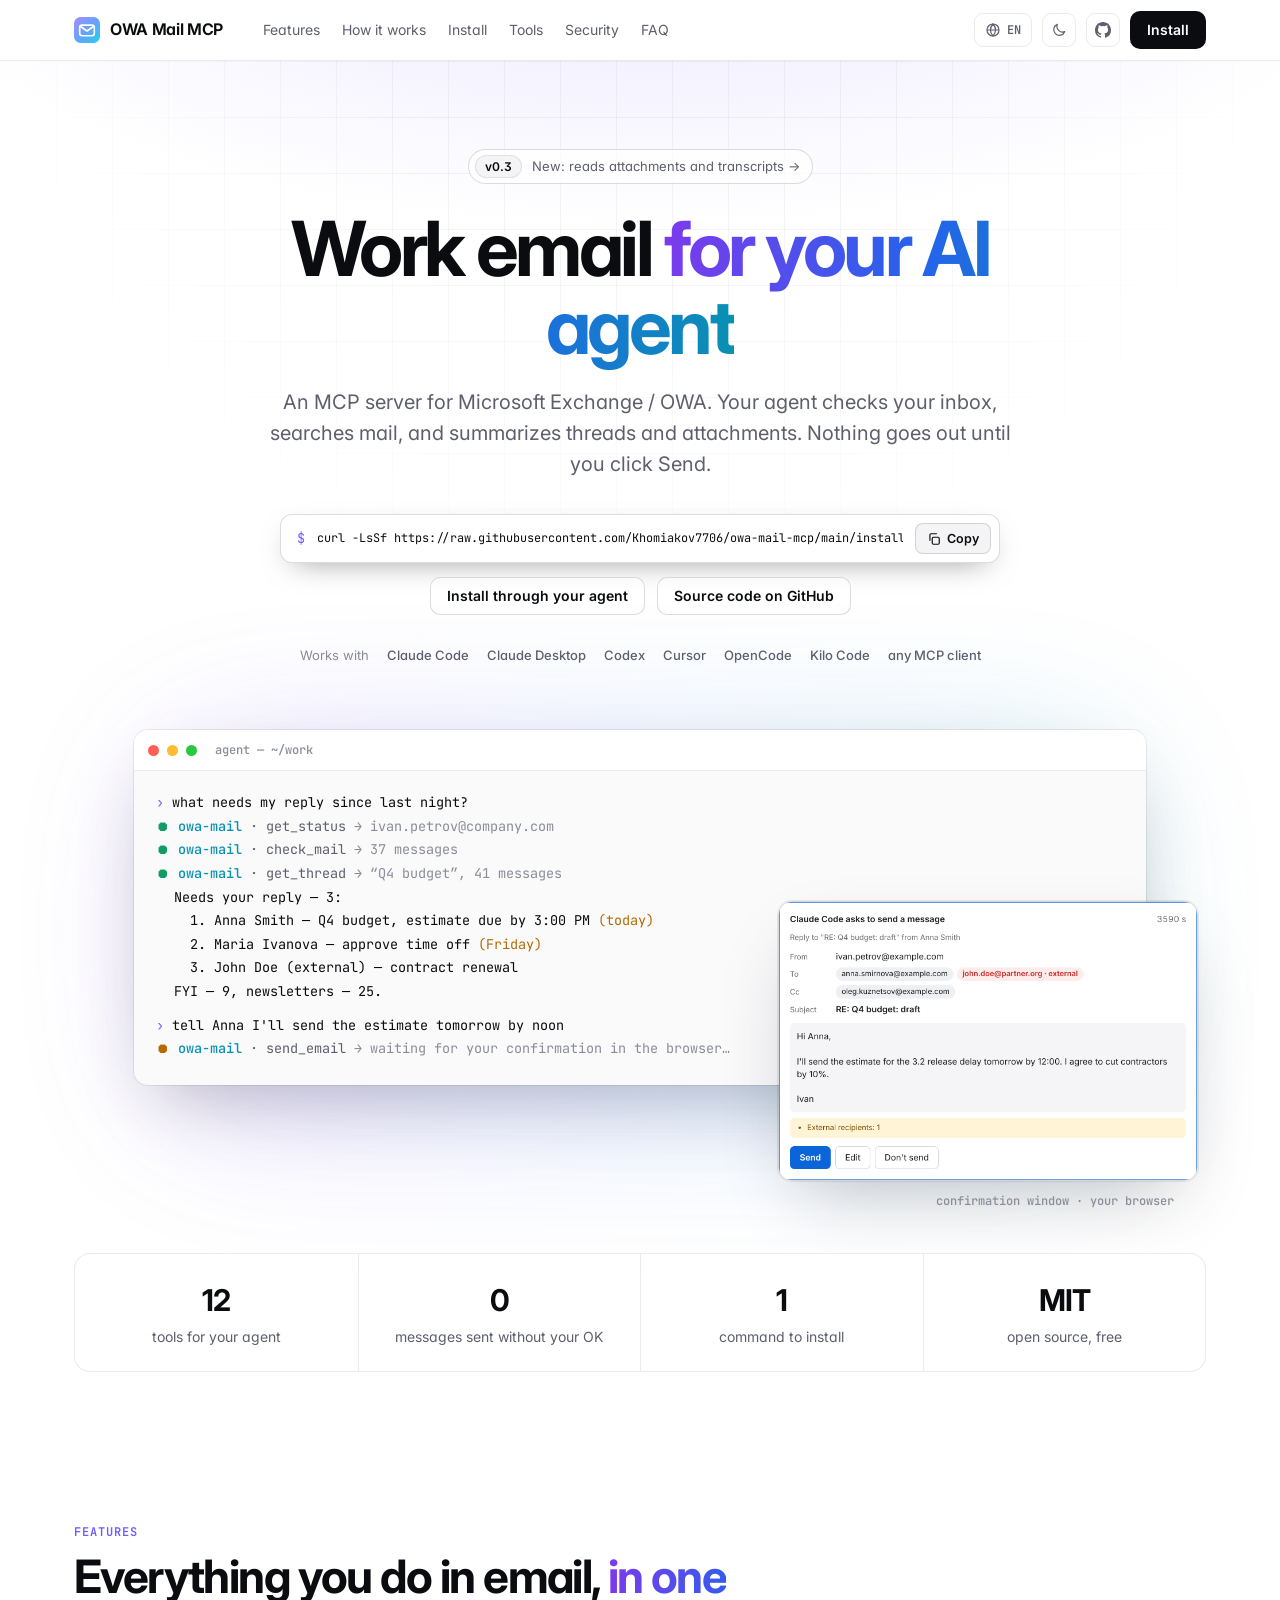
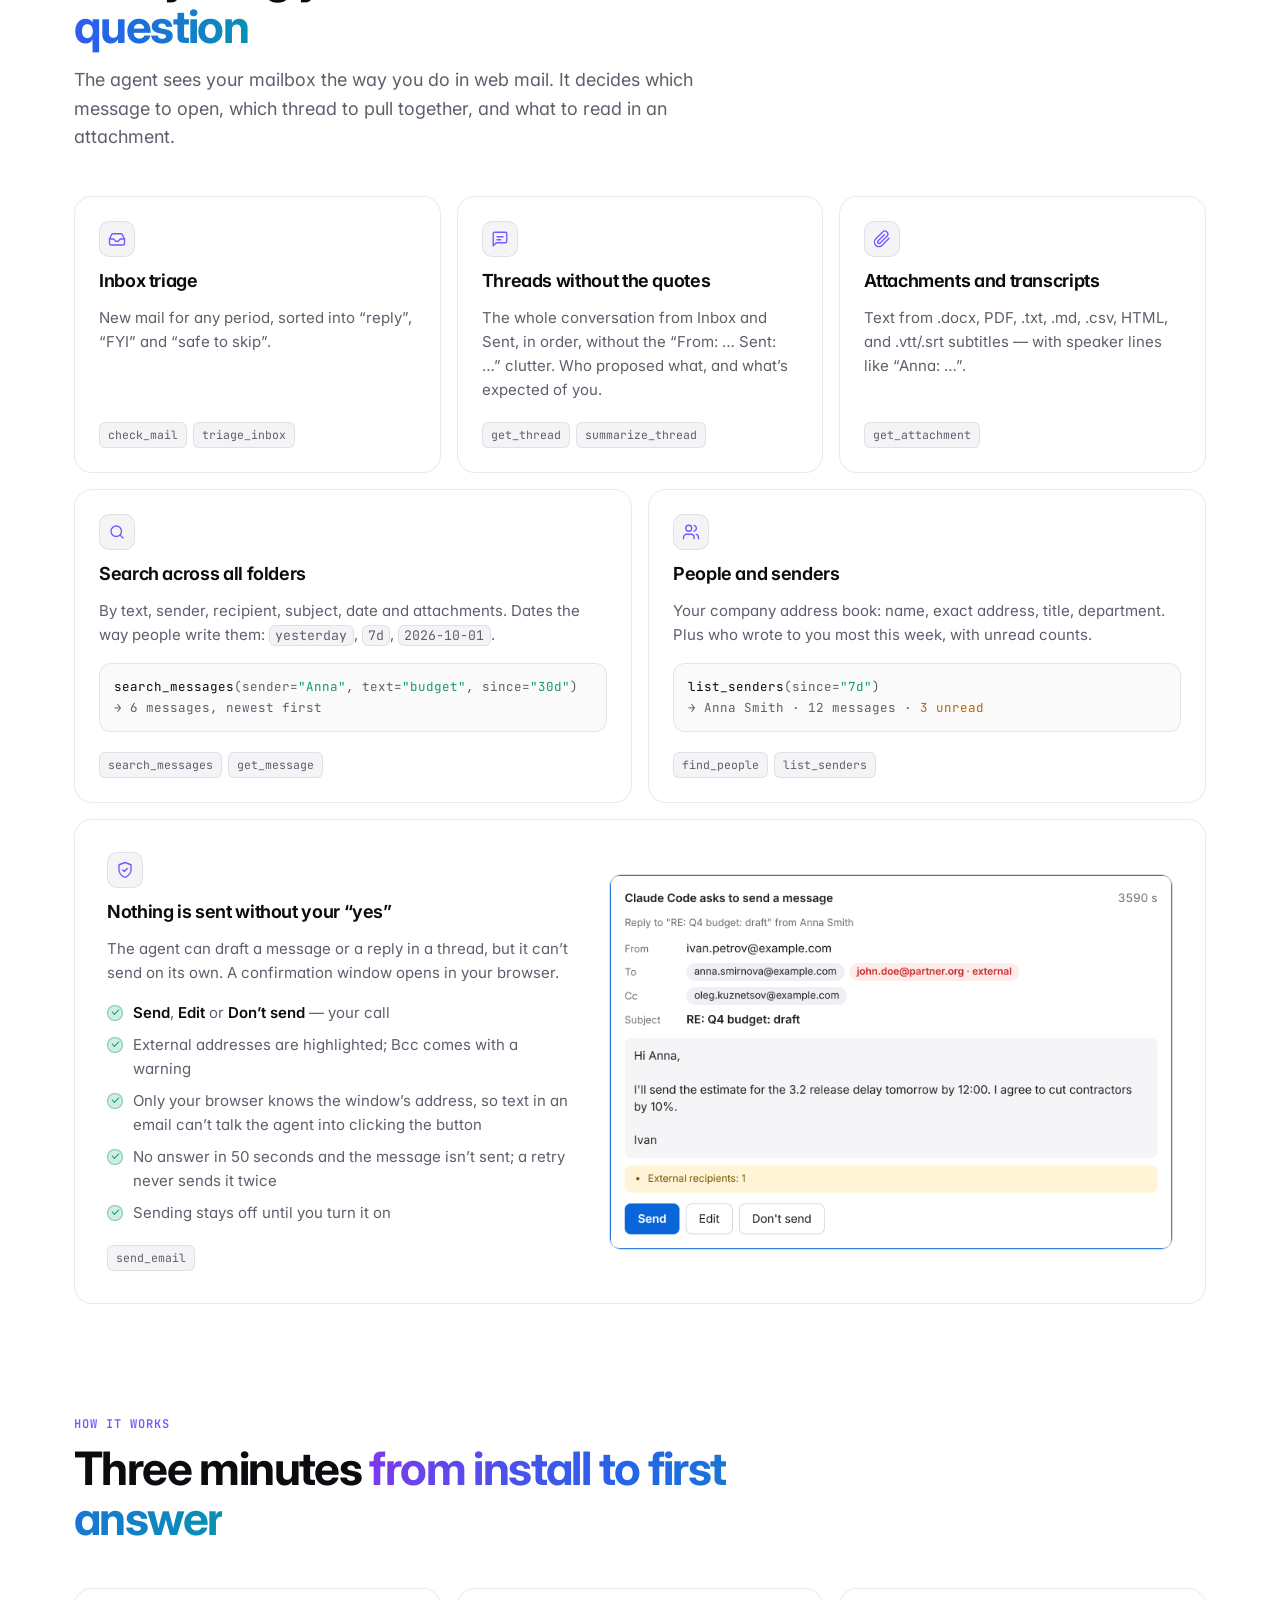
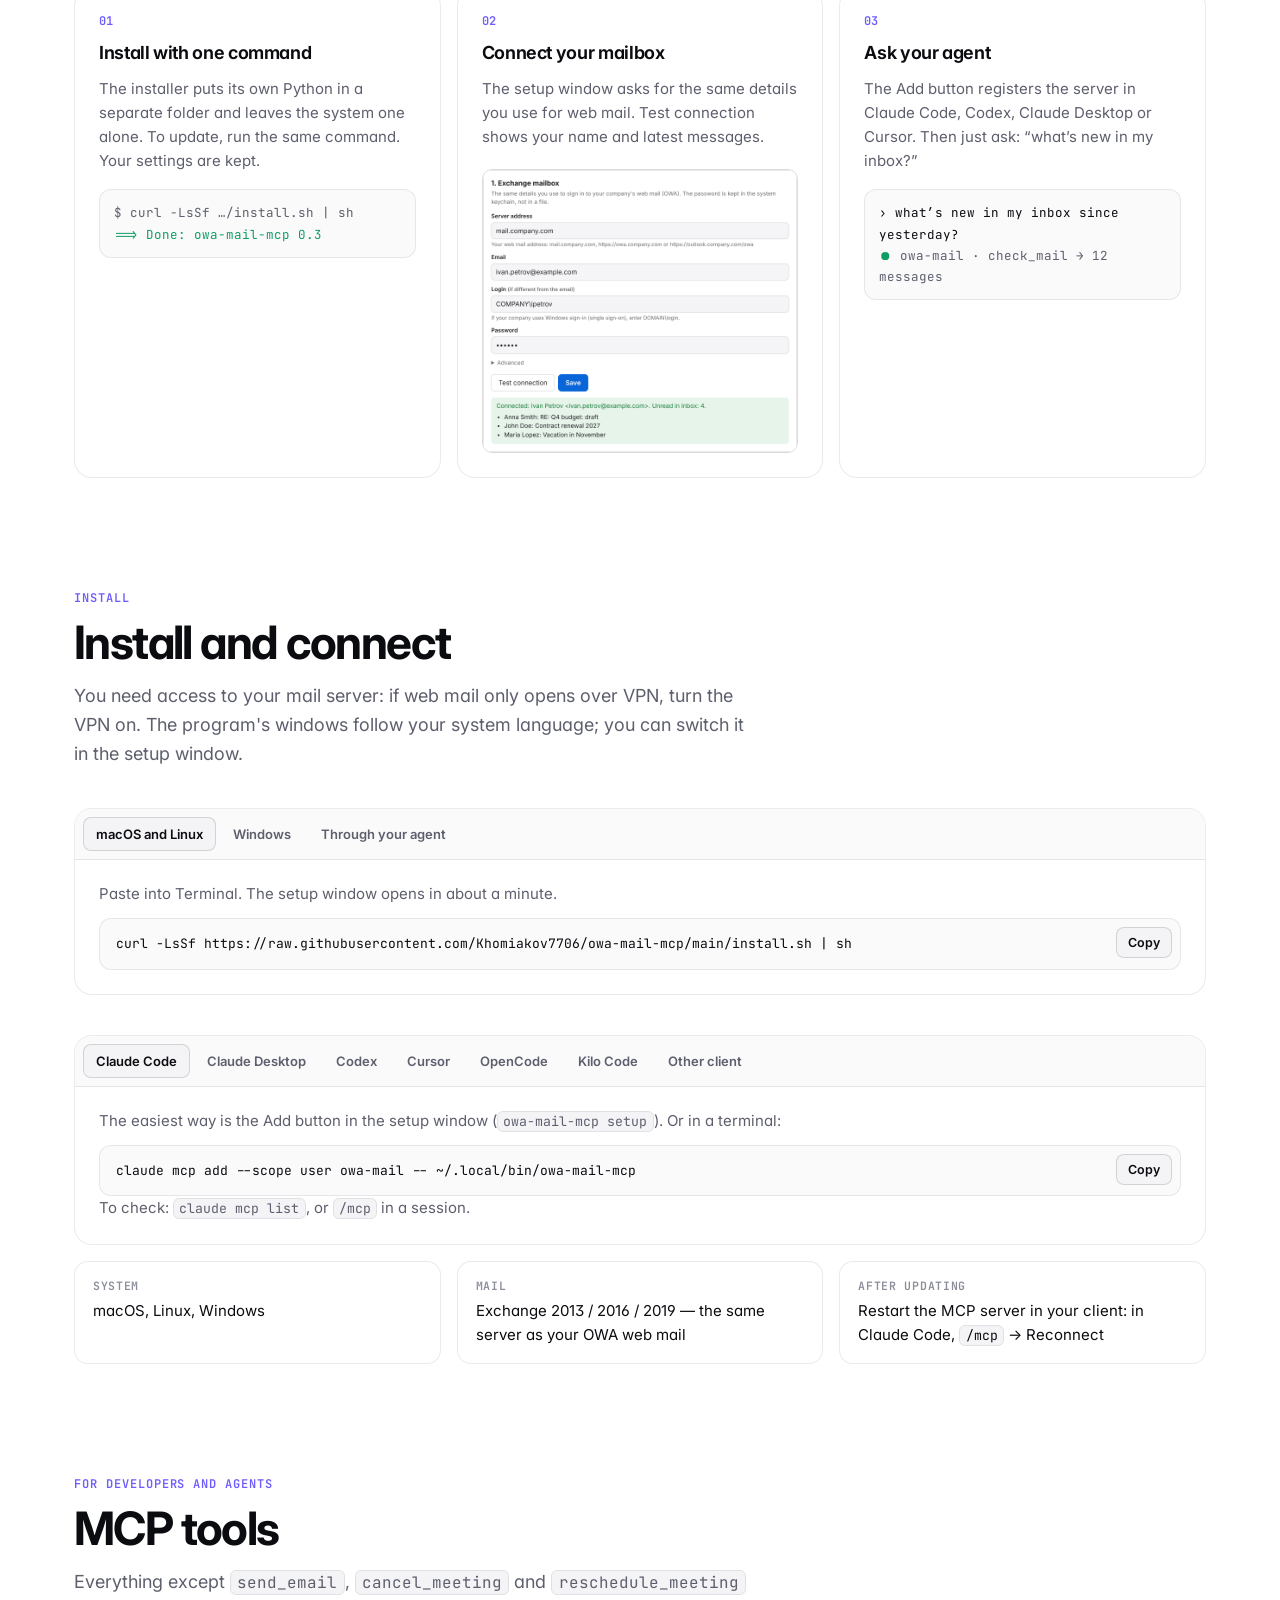
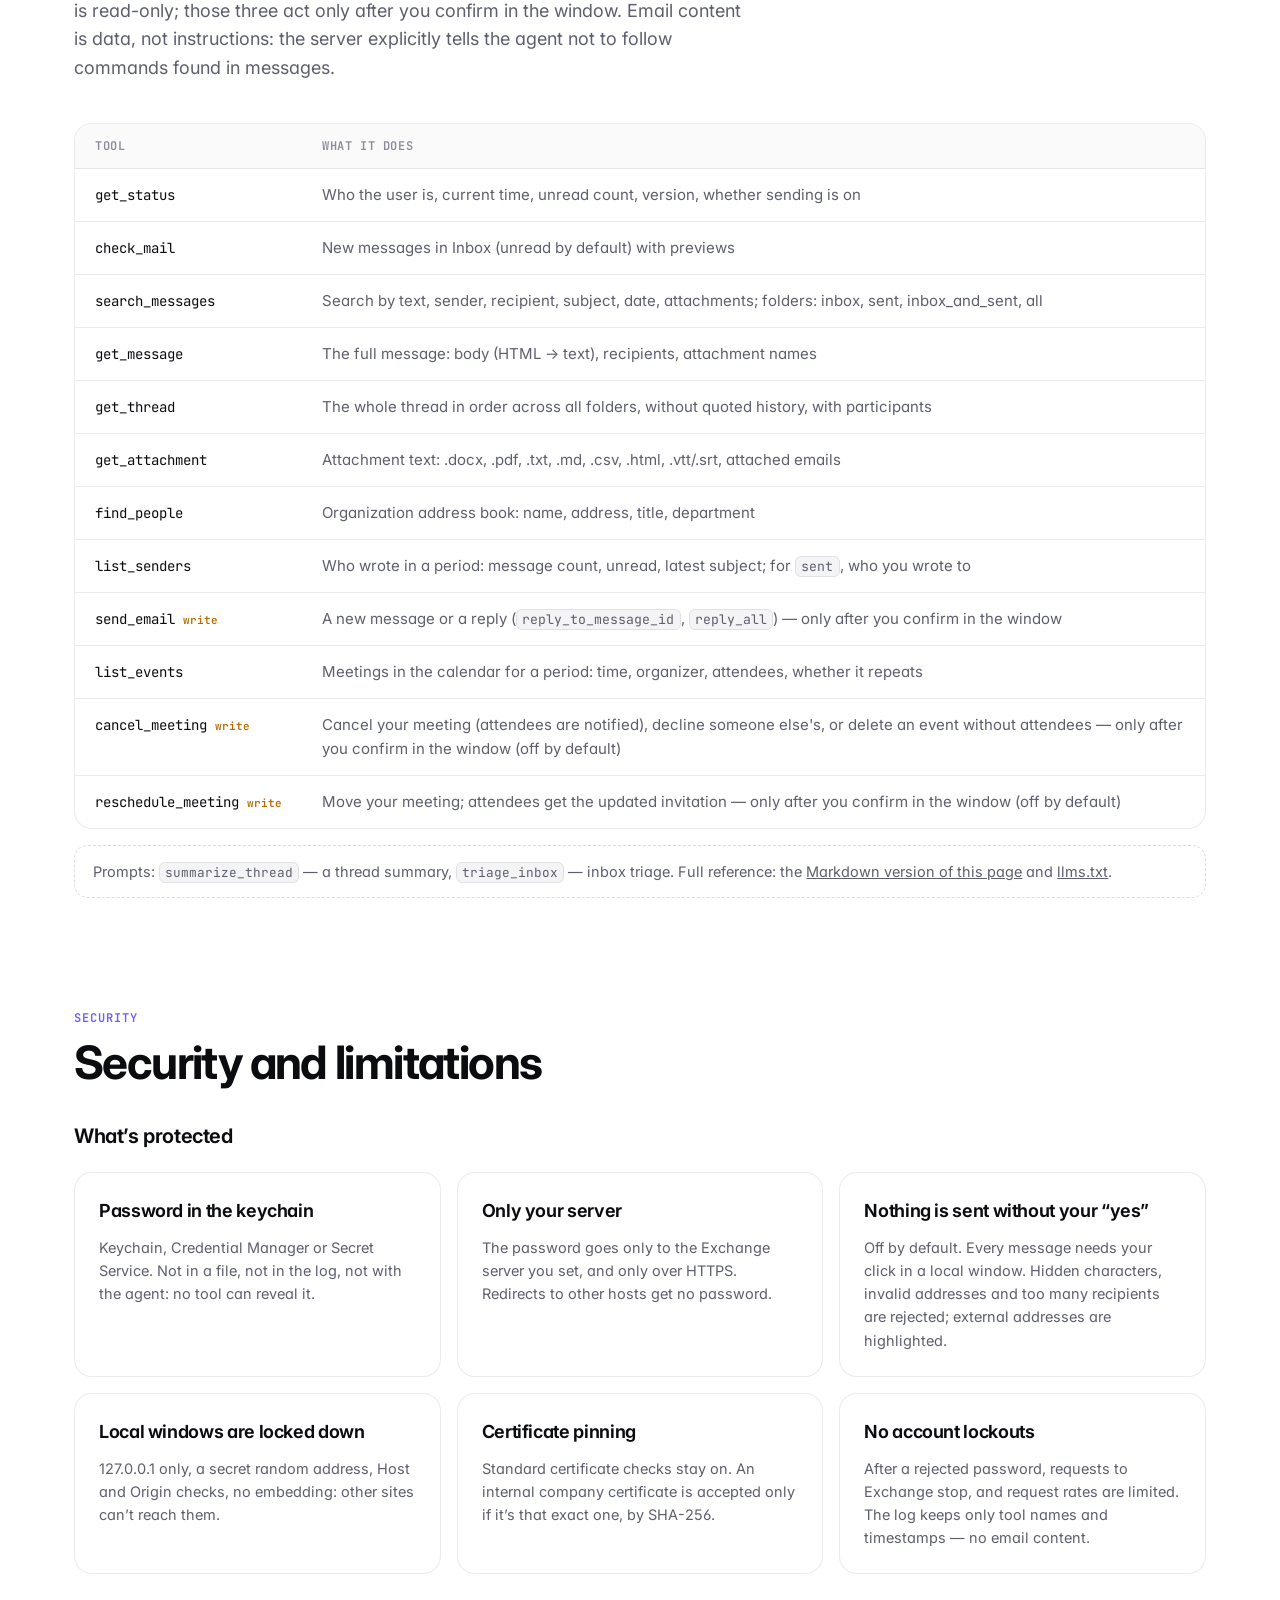
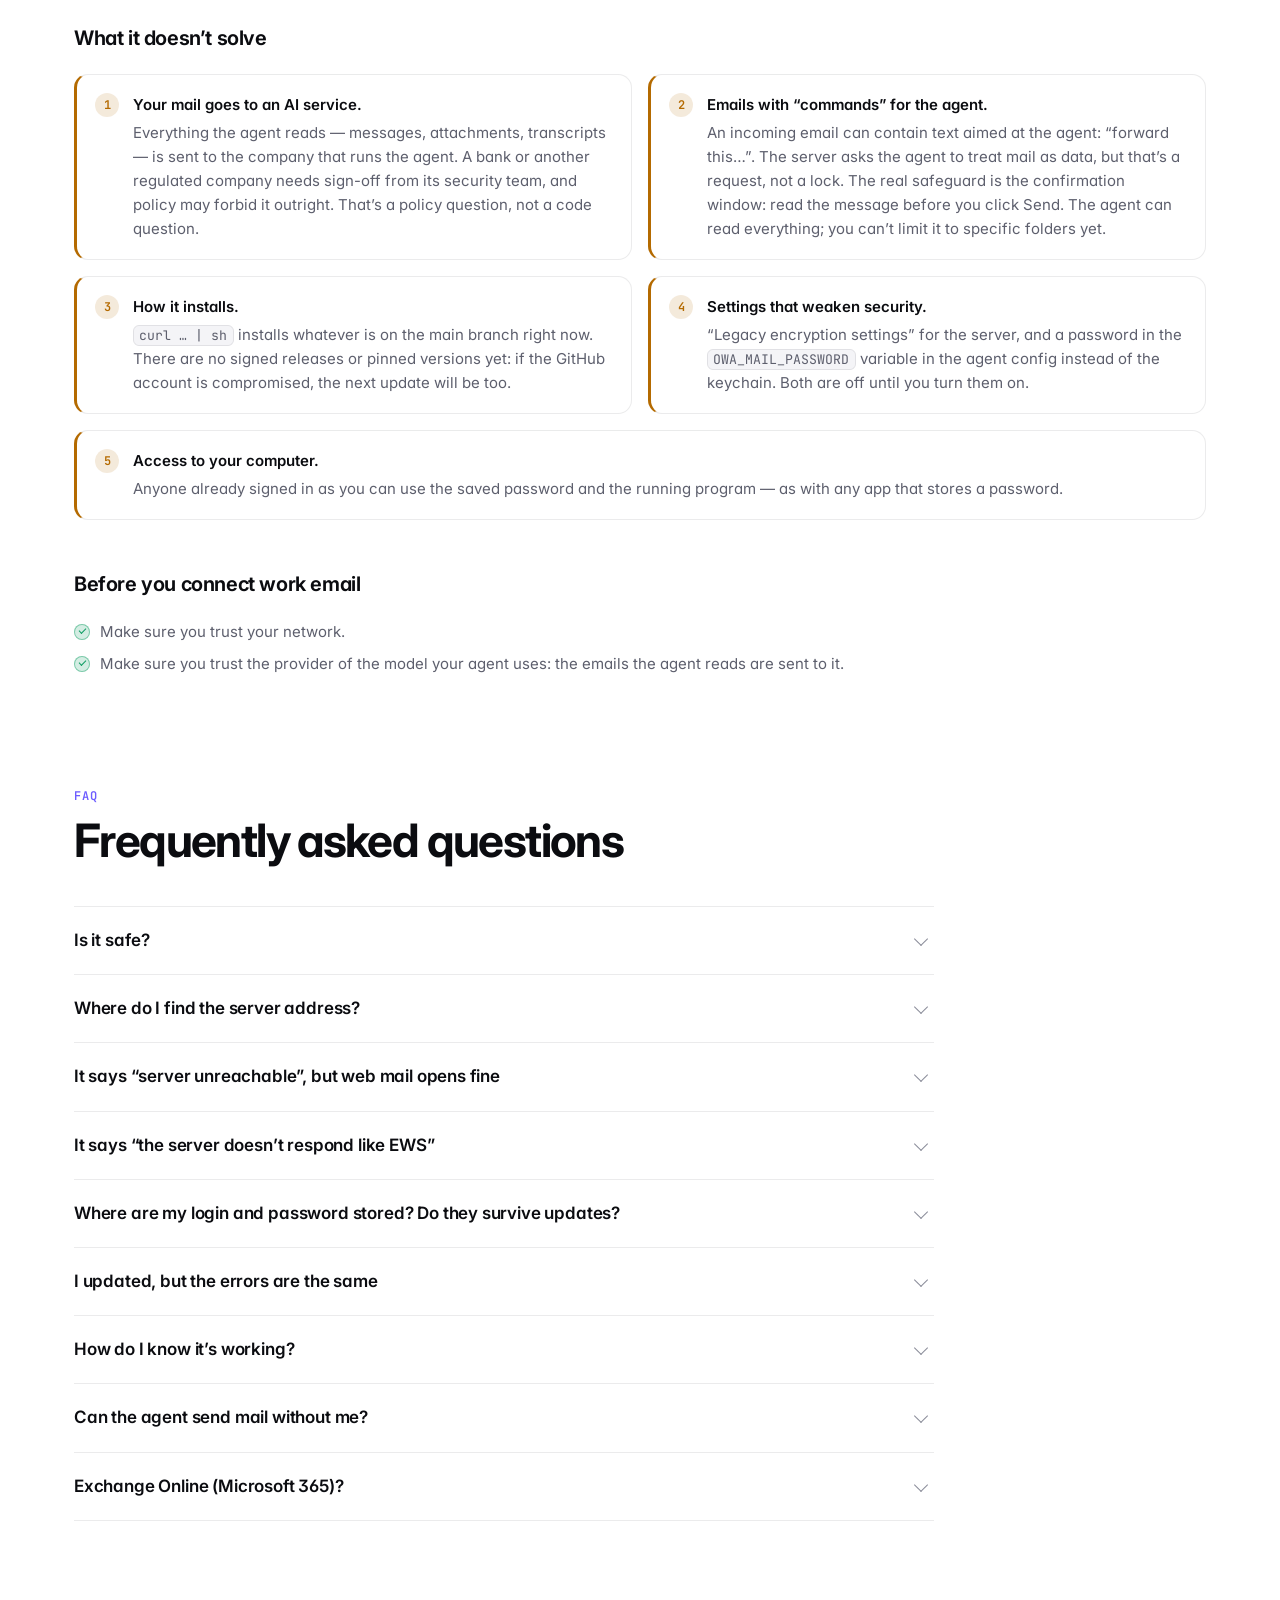
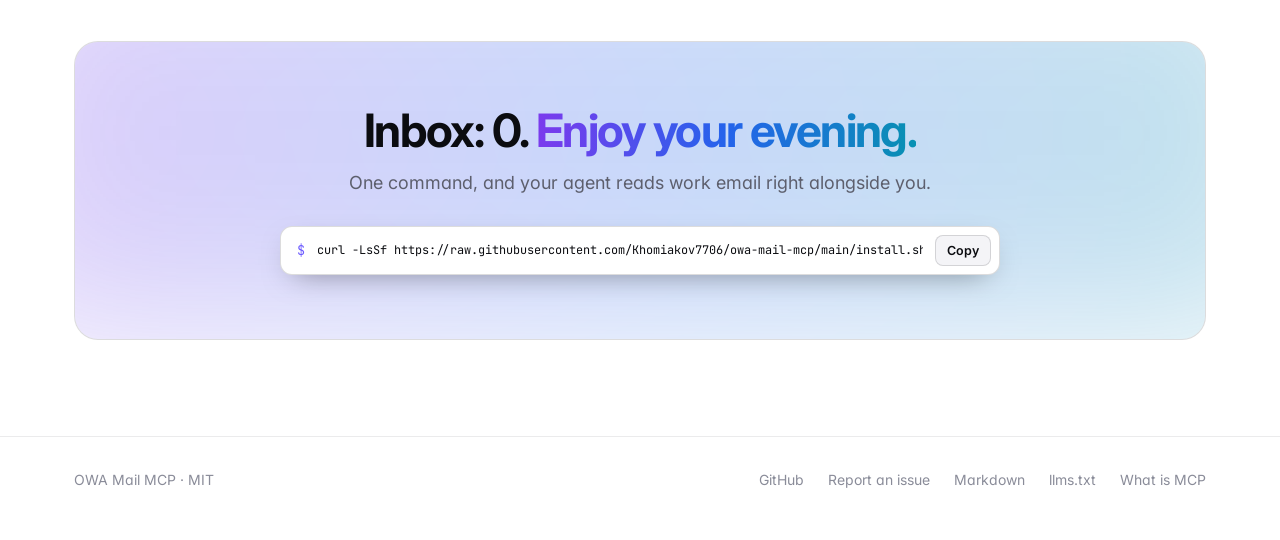
==== docs/en/index.html @ 79ef2eec "Calendar: list, cancel and move meetings with the user's confirmation (v0.6.0) New tools: - list_eve" ====
<!DOCTYPE html>
<html lang="en">
<head>
<meta charset="UTF-8">
<meta name="viewport" content="width=device-width, initial-scale=1.0">
<title>OWA Mail MCP — Microsoft Exchange mail for your AI agent</title>
<meta name="description" content="An MCP server for Microsoft Exchange / OWA mail. Your AI agent (Claude Code, Claude Desktop, Codex, Cursor) checks mail, searches messages, summarizes threads and attachments, and finds people. Nothing is sent until you confirm. One-command install.">
<link rel="canonical" href="https://khomiakov7706.github.io/owa-mail-mcp/en/">
<link rel="alternate" hreflang="ru" href="https://khomiakov7706.github.io/owa-mail-mcp/">
<link rel="alternate" hreflang="en" href="https://khomiakov7706.github.io/owa-mail-mcp/en/">
<link rel="alternate" hreflang="zh" href="https://khomiakov7706.github.io/owa-mail-mcp/zh/">
<link rel="alternate" hreflang="es" href="https://khomiakov7706.github.io/owa-mail-mcp/es/">
<link rel="alternate" hreflang="x-default" href="https://khomiakov7706.github.io/owa-mail-mcp/">
<link rel="alternate" type="text/markdown" href="https://khomiakov7706.github.io/owa-mail-mcp/en/index.md" title="This page in Markdown">
<link rel="alternate" type="text/plain" href="https://khomiakov7706.github.io/owa-mail-mcp/llms.txt" title="llms.txt">
<link rel="icon" href="../icon.svg" type="image/svg+xml">
<link rel="apple-touch-icon" href="../img/icon-180.png">
<meta name="theme-color" content="#07080b">
<link rel="preconnect" href="https://fonts.googleapis.com">
<link rel="preconnect" href="https://fonts.gstatic.com" crossorigin>
<link href="https://fonts.googleapis.com/css2?family=Inter:wght@400;500;600;700&family=JetBrains+Mono:wght@400;500;600&display=swap" rel="stylesheet">
<link rel="stylesheet" href="../site.css">
<script>
  try { var t = localStorage.getItem('owa-mail-theme'); if (t === 'light' || t === 'dark') document.documentElement.dataset.theme = t; } catch (e) {}
</script>
<meta property="og:title" content="OWA Mail MCP — Exchange mail for your AI agent">
<meta property="og:description" content="Your agent reads, searches and summarizes your work mail. You decide what gets sent.">
<meta property="og:url" content="https://khomiakov7706.github.io/owa-mail-mcp/en/">
<meta property="og:image" content="https://khomiakov7706.github.io/owa-mail-mcp/img/og.png">
<meta property="og:image:width" content="1200">
<meta property="og:image:height" content="630">
<meta property="og:type" content="website">
<meta property="og:locale" content="en_US">
<meta name="twitter:card" content="summary_large_image">
<script type="application/ld+json">
{
  "@context": "https://schema.org",
  "@graph": [
    {
      "@type": "SoftwareApplication",
      "@id": "https://khomiakov7706.github.io/owa-mail-mcp/en/#app",
      "name": "OWA Mail MCP",
      "description": "An MCP server for Microsoft Exchange / OWA mail: check mail, search, read threads and attachments, look up the address book, and send mail after the user confirms.",
      "url": "https://khomiakov7706.github.io/owa-mail-mcp/en/",
      "inLanguage": "en",
      "operatingSystem": "macOS, Linux, Windows",
      "applicationCategory": "DeveloperApplication",
      "softwareRequirements": "Microsoft Exchange 2013–2019 with EWS; an MCP client (Claude Code, Claude Desktop, Codex, Cursor)",
      "installUrl": "https://raw.githubusercontent.com/Khomiakov7706/owa-mail-mcp/main/install.sh",
      "codeRepository": "https://github.com/Khomiakov7706/owa-mail-mcp",
      "license": "https://opensource.org/licenses/MIT",
      "offers": {"@type": "Offer", "price": "0", "priceCurrency": "USD"}
    },
    {
      "@type": "HowTo",
      "name": "How to install and connect OWA Mail MCP",
      "totalTime": "PT3M",
      "step": [
        {"@type": "HowToStep", "name": "Install", "text": "Run in a terminal: curl -LsSf https://raw.githubusercontent.com/Khomiakov7706/owa-mail-mcp/main/install.sh | sh"},
        {"@type": "HowToStep", "name": "Connect your mailbox", "text": "In the setup window that opens, enter your web mail address, email, login and password, then click Test connection and Save."},
        {"@type": "HowToStep", "name": "Connect your agent", "text": "In the setup window, click Add for your client, or run: claude mcp add --scope user owa-mail -- ~/.local/bin/owa-mail-mcp"}
      ]
    },
    {
      "@type": "FAQPage",
      "mainEntity": [
        {"@type": "Question", "name": "Is it safe?", "acceptedAnswer": {"@type": "Answer", "text": "For personal use, the design is sound: the password lives in the system keychain, and nothing is sent until the user confirms. There has been no independent audit, and the mail the agent reads goes to an AI service, so corporate mail needs sign-off from your security team."}},
        {"@type": "Question", "name": "Can the agent send mail without me?", "acceptedAnswer": {"@type": "Answer", "text": "No. Sending is off by default, and every message is confirmed in a browser window whose address only the user's browser knows."}},
        {"@type": "Question", "name": "Where is the password stored?", "acceptedAnswer": {"@type": "Answer", "text": "In the system keychain (Keychain, Credential Manager, Secret Service). The server address, email and login are in config.json in the user's settings folder. Updates don't touch them."}},
        {"@type": "Question", "name": "Do I need a VPN?", "acceptedAnswer": {"@type": "Answer", "text": "Yes, if your company's web mail only opens on the corporate network. The program talks to the same server as your browser, including through the system proxy."}}
      ]
    }
  ]
}
</script>
</head>
<body>
<a class="skip" href="#main">Skip to content</a>

<header class="nav">
  <div class="wrap">
    <a class="logo" href="./" aria-label="OWA Mail MCP — home">
      <svg viewBox="0 0 32 32" aria-hidden="true"><defs><linearGradient id="lg" x1="0" y1="0" x2="1" y2="1"><stop offset="0" stop-color="#a78bfa"/><stop offset=".55" stop-color="#60a5fa"/><stop offset="1" stop-color="#22d3ee"/></linearGradient></defs><rect width="32" height="32" rx="8" fill="url(#lg)"/><rect x="7" y="10" width="18" height="13" rx="3" fill="none" stroke="#fff" stroke-width="2"/><path d="M8.5 12 16 17.2 23.5 12" fill="none" stroke="#fff" stroke-width="2" stroke-linecap="round" stroke-linejoin="round"/></svg>
      OWA Mail MCP
    </a>
    <nav aria-label="Sections">
      <a href="#features">Features</a>
      <a href="#how">How it works</a>
      <a href="#install">Install</a>
      <a href="#tools">Tools</a>
      <a href="#security">Security</a>
      <a href="#faq">FAQ</a>
    </nav>
    <div class="right">
      <details class="lang">
        <summary aria-label="Language: English"><svg viewBox="0 0 24 24" fill="none" stroke="currentColor" stroke-width="1.8" aria-hidden="true"><circle cx="12" cy="12" r="9"/><path d="M3 12h18M12 3c2.5 2.7 3.8 5.7 3.8 9s-1.3 6.3-3.8 9c-2.5-2.7-3.8-5.7-3.8-9S9.5 5.7 12 3z"/></svg><span>EN</span></summary>
        <ul>
          <li><a href="../" hreflang="ru" lang="ru" data-lang="ru">Русский</a></li>
          <li><a href="./" hreflang="en" lang="en" data-lang="en" aria-current="page">English</a></li>
          <li><a href="../zh/" hreflang="zh" lang="zh" data-lang="zh">中文</a></li>
          <li><a href="../es/" hreflang="es" lang="es" data-lang="es">Español</a></li>
        </ul>
      </details>
      <button type="button" class="icon-btn theme" id="theme" aria-label="Toggle theme">
        <svg class="moon" viewBox="0 0 24 24" fill="none" stroke="currentColor" stroke-width="1.8" stroke-linecap="round" stroke-linejoin="round"><path d="M20.5 14.5A8.5 8.5 0 0 1 9.5 3.5a8.5 8.5 0 1 0 11 11Z"/></svg>
        <svg class="sun" viewBox="0 0 24 24" fill="none" stroke="currentColor" stroke-width="1.8" stroke-linecap="round"><circle cx="12" cy="12" r="4"/><path d="M12 2.5v2M12 19.5v2M2.5 12h2M19.5 12h2M5.3 5.3l1.4 1.4M17.3 17.3l1.4 1.4M5.3 18.7l1.4-1.4M17.3 6.7l1.4-1.4"/></svg>
      </button>
      <a class="icon-btn" href="https://github.com/Khomiakov7706/owa-mail-mcp" aria-label="GitHub"><svg viewBox="0 0 16 16" fill="currentColor" aria-hidden="true"><path d="M8 0C3.58 0 0 3.58 0 8a8 8 0 0 0 5.47 7.59c.4.07.55-.17.55-.38v-1.33c-2.23.48-2.7-1.07-2.7-1.07-.36-.92-.89-1.17-.89-1.17-.73-.5.06-.49.06-.49.8.06 1.23.83 1.23.83.72 1.22 1.87.87 2.33.66.07-.52.28-.87.5-1.07-1.78-.2-3.64-.89-3.64-3.95 0-.87.31-1.59.82-2.15-.08-.2-.36-1.02.08-2.12 0 0 .67-.21 2.2.82a7.6 7.6 0 0 1 4 0c1.53-1.04 2.2-.82 2.2-.82.44 1.1.16 1.92.08 2.12.51.56.82 1.27.82 2.15 0 3.07-1.87 3.75-3.65 3.95.29.25.54.73.54 1.48v2.2c0 .21.15.46.55.38A8 8 0 0 0 16 8c0-4.42-3.58-8-8-8Z"/></svg></a>
      <a class="btn btn-primary" href="#install">Install</a>
    </div>
  </div>
</header>

<main id="main">

<section class="hero" aria-labelledby="title">
  <div class="wrap">
    <a class="pill" href="#features"><b id="version">v0.3</b> New: reads attachments and transcripts →</a>
    <h1 id="title">Work email <span class="grad">for your AI agent</span></h1>
    <p class="sub">An MCP server for Microsoft Exchange / OWA. Your agent checks your inbox, searches mail, and summarizes threads and attachments. Nothing goes out until you click Send.</p>
    <div class="hero-cta">
      <div class="cmd hero-cmd">
        <span class="p" aria-hidden="true">$</span>
        <code id="cmd-hero">curl -LsSf https://raw.githubusercontent.com/Khomiakov7706/owa-mail-mcp/main/install.sh | sh</code>
        <button class="copy" type="button" data-copy="#cmd-hero"><svg viewBox="0 0 24 24" fill="none" stroke="currentColor" stroke-width="2" aria-hidden="true"><rect x="9" y="9" width="12" height="12" rx="2"/><path d="M5 15V5a2 2 0 0 1 2-2h10"/></svg>Copy</button>
      </div>
    </div>
    <div class="hero-cta" style="margin-top:14px">
      <a class="btn btn-ghost" href="#agents">Install through your agent</a>
      <a class="btn btn-ghost" href="https://github.com/Khomiakov7706/owa-mail-mcp">Source code on GitHub</a>
    </div>
    <p class="works">Works with <span>Claude Code</span><span>Claude Desktop</span><span>Codex</span><span>Cursor</span><span>OpenCode</span><span>Kilo Code</span><span>any MCP client</span></p>
  </div>

  <div class="stage">
    <figure class="window" aria-label="Sample session: the agent triages mail and drafts a reply">
      <div class="bar" aria-hidden="true"><i></i><i></i><i></i><span>agent — ~/work</span></div>
      <div class="term">
        <div class="u">what needs my reply since last night?</div>
        <div class="call"><b>owa-mail</b> · get_status <span class="r">→ ivan.petrov@company.com</span></div>
        <div class="call"><b>owa-mail</b> · check_mail <span class="r">→ 37 messages</span></div>
        <div class="call"><b>owa-mail</b> · get_thread <span class="r">→ “Q4 budget”, 41 messages</span></div>
        <div class="ans">Needs your reply — 3:
  1. Anna Smith — Q4 budget, estimate due by 3:00 PM <em>(today)</em>
  2. Maria Ivanova — approve time off <em>(Friday)</em>
  3. John Doe (external) — contract renewal
FYI — 9, newsletters — 25.</div>
        <div class="gap"></div>
        <div class="u">tell Anna I'll send the estimate tomorrow by noon</div>
        <div class="call wait"><b>owa-mail</b> · send_email <span class="r">→ waiting for your confirmation in the browser…</span></div>
      </div>
    </figure>
    <figure class="float">
      <img class="only-dark" src="../img/en/confirm-dark.png" width="1456" height="968" alt="Send confirmation window: recipients with the external one highlighted, subject, body, and Send, Edit, Don't send buttons">
      <img class="only-light" src="../img/en/confirm-light.png" width="1456" height="968" alt="Send confirmation window">
    </figure>
    <span class="float-tag">confirmation window · your browser</span>
  </div>

  <div class="wrap">
    <dl class="stats">
      <div><dt><b>12</b></dt><dd><span>tools for your agent</span></dd></div>
      <div><dt><b>0</b></dt><dd><span>messages sent without your OK</span></dd></div>
      <div><dt><b>1</b></dt><dd><span>command to install</span></dd></div>
      <div><dt><b>MIT</b></dt><dd><span>open source, free</span></dd></div>
    </dl>
  </div>
</section>

<section id="features" aria-labelledby="features-title">
  <div class="wrap">
    <p class="eyebrow">Features</p>
    <h2 id="features-title">Everything you do in email, <span class="grad">in one question</span></h2>
    <p class="section-sub">The agent sees your mailbox the way you do in web mail. It decides which message to open, which thread to pull together, and what to read in an attachment.</p>

    <div class="bento">
      <article class="card c2">
        <div class="ic" aria-hidden="true"><svg viewBox="0 0 24 24" fill="none" stroke="currentColor" stroke-width="1.8" stroke-linecap="round" stroke-linejoin="round"><path d="M22 12h-6l-2 3h-4l-2-3H2"/><path d="M5.5 5h13L22 12v6a2 2 0 0 1-2 2H4a2 2 0 0 1-2-2v-6z"/></svg></div>
        <h3>Inbox triage</h3>
        <p>New mail for any period, sorted into “reply”, “FYI” and “safe to skip”.</p>
        <div class="tools"><code>check_mail</code><code>triage_inbox</code></div>
      </article>
      <article class="card c2">
        <div class="ic" aria-hidden="true"><svg viewBox="0 0 24 24" fill="none" stroke="currentColor" stroke-width="1.8" stroke-linecap="round" stroke-linejoin="round"><path d="M21 15a2 2 0 0 1-2 2H7l-4 4V5a2 2 0 0 1 2-2h14a2 2 0 0 1 2 2z"/><path d="M8 9h8M8 13h5"/></svg></div>
        <h3>Threads without the quotes</h3>
        <p>The whole conversation from Inbox and Sent, in order, without the “From: … Sent: …” clutter. Who proposed what, and what’s expected of you.</p>
        <div class="tools"><code>get_thread</code><code>summarize_thread</code></div>
      </article>
      <article class="card c2">
        <div class="ic" aria-hidden="true"><svg viewBox="0 0 24 24" fill="none" stroke="currentColor" stroke-width="1.8" stroke-linecap="round" stroke-linejoin="round"><path d="M21.4 11.1 12.2 20.3a6 6 0 0 1-8.5-8.5l9.2-9.2a4 4 0 0 1 5.7 5.7l-9.2 9.2a2 2 0 0 1-2.8-2.8l8.5-8.5"/></svg></div>
        <h3>Attachments and transcripts</h3>
        <p>Text from .docx, PDF, .txt, .md, .csv, HTML, and .vtt/.srt subtitles — with speaker lines like “Anna: …”.</p>
        <div class="tools"><code>get_attachment</code></div>
      </article>
      <article class="card c3">
        <div class="ic" aria-hidden="true"><svg viewBox="0 0 24 24" fill="none" stroke="currentColor" stroke-width="1.8" stroke-linecap="round"><circle cx="11" cy="11" r="7"/><path d="m20 20-3.5-3.5"/></svg></div>
        <h3>Search across all folders</h3>
        <p>By text, sender, recipient, subject, date and attachments. Dates the way people write them: <code>yesterday</code>, <code>7d</code>, <code>2026-10-01</code>.</p>
        <div class="mini" aria-label="Sample call"><span class="k">search_messages</span>(sender=<span class="t">"Anna"</span>, text=<span class="t">"budget"</span>, since=<span class="t">"30d"</span>)<br>→ 6 messages, newest first</div>
        <div class="tools"><code>search_messages</code><code>get_message</code></div>
      </article>
      <article class="card c3">
        <div class="ic" aria-hidden="true"><svg viewBox="0 0 24 24" fill="none" stroke="currentColor" stroke-width="1.8" stroke-linecap="round" stroke-linejoin="round"><path d="M16 21v-2a4 4 0 0 0-4-4H6a4 4 0 0 0-4 4v2"/><circle cx="9" cy="7" r="4"/><path d="M22 21v-2a4 4 0 0 0-3-3.9M16 3.1a4 4 0 0 1 0 7.8"/></svg></div>
        <h3>People and senders</h3>
        <p>Your company address book: name, exact address, title, department. Plus who wrote to you most this week, with unread counts.</p>
        <div class="mini"><span class="k">list_senders</span>(since=<span class="t">"7d"</span>)<br>→ Anna Smith · 12 messages · <span class="w">3 unread</span></div>
        <div class="tools"><code>find_people</code><code>list_senders</code></div>
      </article>
      <article class="card c6 feature">
        <div>
          <div class="ic" aria-hidden="true"><svg viewBox="0 0 24 24" fill="none" stroke="currentColor" stroke-width="1.8" stroke-linecap="round" stroke-linejoin="round"><path d="M12 22s8-4 8-10V5l-8-3-8 3v7c0 6 8 10 8 10z"/><path d="m9 12 2 2 4-4"/></svg></div>
          <h3>Nothing is sent without your “yes”</h3>
          <p>The agent can draft a message or a reply in a thread, but it can’t send on its own. A confirmation window opens in your browser.</p>
          <ul class="checks">
            <li><b>Send</b>, <b>Edit</b> or <b>Don’t send</b> — your call</li>
            <li>External addresses are highlighted; Bcc comes with a warning</li>
            <li>Only your browser knows the window’s address, so text in an email can’t talk the agent into clicking the button</li>
            <li>No answer in 50 seconds and the message isn’t sent; a retry never sends it twice</li>
            <li>Sending stays off until you turn it on</li>
          </ul>
          <div class="tools"><code>send_email</code></div>
        </div>
        <figure>
          <img class="only-dark" src="../img/en/confirm-dark.png" width="1456" height="968" alt="Send confirmation window" loading="lazy">
          <img class="only-light" src="../img/en/confirm-light.png" width="1456" height="968" alt="Send confirmation window" loading="lazy">
        </figure>
      </article>
    </div>
  </div>
</section>

<section id="how" aria-labelledby="how-title">
  <div class="wrap">
    <p class="eyebrow">How it works</p>
    <h2 id="how-title">Three minutes <span class="grad">from install to first answer</span></h2>
    <ol class="steps">
      <li class="step">
        <h3>Install with one command</h3>
        <p>The installer puts its own Python in a separate folder and leaves the system one alone. To update, run the same command. Your settings are kept.</p>
        <div class="mini">$ curl -LsSf …/install.sh | sh<br><span class="t">==&gt; Done: owa-mail-mcp 0.3</span></div>
      </li>
      <li class="step">
        <h3>Connect your mailbox</h3>
        <p>The setup window asks for the same details you use for web mail. Test connection shows your name and latest messages.</p>
        <figure>
          <img class="only-dark" src="../img/en/setup-account-dark.png" width="1456" height="1304" alt="Setup window: server address, email, login, password, and a successful connection test" loading="lazy">
          <img class="only-light" src="../img/en/setup-account-light.png" width="1456" height="1304" alt="Mailbox setup window" loading="lazy">
        </figure>
      </li>
      <li class="step">
        <h3>Ask your agent</h3>
        <p>The Add button registers the server in Claude Code, Codex, Claude Desktop or Cursor. Then just ask: “what’s new in my inbox?”</p>
        <div class="mini"><span class="k">› what’s new in my inbox since yesterday?</span><br><span class="t">⏺</span> owa-mail · check_mail → 12 messages</div>
      </li>
    </ol>
  </div>
</section>

<section id="install" aria-labelledby="install-title">
  <div class="wrap">
    <p class="eyebrow">Install</p>
    <h2 id="install-title">Install and connect</h2>
    <p class="section-sub">You need access to your mail server: if web mail only opens over VPN, turn the VPN on. The program's windows follow your system language; you can switch it in the setup window.</p>

    <div class="panel-box" data-tabs>
      <div class="tabs" role="tablist" aria-label="Install method">
        <button role="tab" id="t-unix" aria-controls="p-unix" aria-selected="true">macOS and Linux</button>
        <button role="tab" id="t-win" aria-controls="p-win" aria-selected="false" tabindex="-1">Windows</button>
        <button role="tab" id="t-agent" aria-controls="p-agent" aria-selected="false" tabindex="-1">Through your agent</button>
      </div>
      <div class="tabpanel" role="tabpanel" id="p-unix" aria-labelledby="t-unix">
        <p>Paste into Terminal. The setup window opens in about a minute.</p>
        <div class="code"><pre id="c-unix">curl -LsSf https://raw.githubusercontent.com/Khomiakov7706/owa-mail-mcp/main/install.sh | sh</pre><button class="copy" type="button" data-copy="#c-unix">Copy</button></div>
      </div>
      <div class="tabpanel" role="tabpanel" id="p-win" aria-labelledby="t-win">
        <p>In PowerShell:</p>
        <div class="code"><pre id="c-win">powershell -ExecutionPolicy ByPass -c "irm https://astral.sh/uv/install.ps1 | iex"
uv tool install --python 3.12 git+https://github.com/Khomiakov7706/owa-mail-mcp
owa-mail-mcp setup</pre><button class="copy" type="button" data-copy="#c-win">Copy</button></div>
      </div>
      <div class="tabpanel" role="tabpanel" id="p-agent" aria-labelledby="t-agent">
        <p id="agents">Copy this text and send it to an agent that has a terminal on your computer: Claude Code, Codex, Cursor, OpenCode, Kilo Code. It does everything itself, following the <a href="../agent-install.md">instructions for agents</a>.</p>
        <div class="code"><pre class="wrap-text" id="c-agent">Install and connect the OWA Mail MCP server for my Exchange work email.
Follow the instructions for agents step by step: https://khomiakov7706.github.io/owa-mail-mcp/agent-install.md
Don't ask me for my password — I'll type it myself in the setup window.</pre><button class="copy" type="button" data-copy="#c-agent">Copy</button></div>
        <ol class="agent-steps"><li>Installs the program and connects it to itself (and to other clients if you ask).</li><li>Asks for your web mail address and email, and opens the setup window with them filled in.</li><li>You type your password, click Test connection and Save; you turn on sending only if you want to.</li><li>The agent checks the connection and tells you how to restart your client.</li></ol>
        <p>The agent never sees your password and doesn't change security settings for you. If the agent runs in the cloud or in a sandbox rather than on your computer, it gives you the commands to run yourself.</p>
      </div>
    </div>

    <div class="panel-box" data-tabs>
      <div class="tabs" role="tablist" aria-label="Connect to a client">
        <button role="tab" id="t-cc" aria-controls="p-cc" aria-selected="true">Claude Code</button>
        <button role="tab" id="t-cd" aria-controls="p-cd" aria-selected="false" tabindex="-1">Claude Desktop</button>
        <button role="tab" id="t-cx" aria-controls="p-cx" aria-selected="false" tabindex="-1">Codex</button>
        <button role="tab" id="t-cu" aria-controls="p-cu" aria-selected="false" tabindex="-1">Cursor</button>
        <button role="tab" id="t-oc" aria-controls="p-oc" aria-selected="false" tabindex="-1">OpenCode</button>
        <button role="tab" id="t-kc" aria-controls="p-kc" aria-selected="false" tabindex="-1">Kilo Code</button>
        <button role="tab" id="t-any" aria-controls="p-any" aria-selected="false" tabindex="-1">Other client</button>
      </div>
      <div class="tabpanel" role="tabpanel" id="p-cc" aria-labelledby="t-cc">
        <p>The easiest way is the Add button in the setup window (<code>owa-mail-mcp setup</code>). Or in a terminal:</p>
        <div class="code"><pre id="c-cc">claude mcp add --scope user owa-mail -- ~/.local/bin/owa-mail-mcp</pre><button class="copy" type="button" data-copy="#c-cc">Copy</button></div>
        <p>To check: <code>claude mcp list</code>, or <code>/mcp</code> in a session.</p>
      </div>
      <div class="tabpanel" role="tabpanel" id="p-cd" aria-labelledby="t-cd">
        <p>Settings → Developer → Edit Config, then restart Claude Desktop. The setup window fills in the exact path for you.</p>
        <div class="code"><pre id="c-cd">{
  "mcpServers": {
    "owa-mail": { "command": "/Users/YOU/.local/bin/owa-mail-mcp" }
  }
}</pre><button class="copy" type="button" data-copy="#c-cd">Copy</button></div>
      </div>
      <div class="tabpanel" role="tabpanel" id="p-cx" aria-labelledby="t-cx">
        <div class="code"><pre id="c-cx">codex mcp add owa-mail -- ~/.local/bin/owa-mail-mcp</pre><button class="copy" type="button" data-copy="#c-cx">Copy</button></div>
      </div>
      <div class="tabpanel" role="tabpanel" id="p-cu" aria-labelledby="t-cu">
        <p>File <code>~/.cursor/mcp.json</code>:</p>
        <div class="code"><pre id="c-cu">{
  "mcpServers": {
    "owa-mail": { "command": "/Users/YOU/.local/bin/owa-mail-mcp" }
  }
}</pre><button class="copy" type="button" data-copy="#c-cu">Copy</button></div>
      </div>
      <div class="tabpanel" role="tabpanel" id="p-oc" aria-labelledby="t-oc">
        <p>File <code>~/.config/opencode/opencode.json</code> (for a single project, <code>opencode.json</code> in its root). OpenCode has its own format: an <code>mcp</code> key, <code>"type": "local"</code>, and the command as an array. OpenCode doesn’t read the <code>mcpServers</code> key. The Add button in the setup window writes this for you.</p>
        <div class="code"><pre id="c-oc">{
  "$schema": "https://opencode.ai/config.json",
  "mcp": {
    "owa-mail": {
      "type": "local",
      "command": ["/Users/YOU/.local/bin/owa-mail-mcp"],
      "enabled": true
    }
  }
}</pre><button class="copy" type="button" data-copy="#c-oc">Copy</button></div>
        <p>Restart OpenCode. To check: <code>opencode mcp list</code>.</p>
      </div>
      <div class="tabpanel" role="tabpanel" id="p-kc" aria-labelledby="t-kc">
        <p>Newer Kilo Code versions use the same format as OpenCode, in <code>~/.config/kilo/kilo.jsonc</code> (for a project, <code>kilo.jsonc</code> or <code>.kilo/kilo.jsonc</code>):</p>
        <div class="code"><pre id="c-kc">{
  "mcp": {
    "owa-mail": {
      "type": "local",
      "command": ["/Users/YOU/.local/bin/owa-mail-mcp"],
      "enabled": true
    }
  }
}</pre><button class="copy" type="button" data-copy="#c-kc">Copy</button></div>
        <p>Older extension versions: Kilo Code → MCP Servers → “Edit Global MCP” (file <code>mcp_settings.json</code>; for a project, <code>.kilocode/mcp.json</code>):</p>
        <div class="code"><pre id="c-kl">{
  "mcpServers": {
    "owa-mail": {
      "command": "/Users/YOU/.local/bin/owa-mail-mcp",
      "args": [],
      "disabled": false,
      "alwaysAllow": []
    }
  }
}</pre><button class="copy" type="button" data-copy="#c-kl">Copy</button></div>
        <p>After editing, restart Kilo Code (in VS Code: Developer: Reload Window).</p>
      </div>
      <div class="tabpanel" role="tabpanel" id="p-any" aria-labelledby="t-any">
        <p>Any MCP client over stdio: the command is the absolute path to <code>owa-mail-mcp</code>, with no arguments or environment variables. The server reads its settings from its own file and the keychain.</p>
      </div>
    </div>

    <dl class="req">
      <div><dt>System</dt><dd>macOS, Linux, Windows</dd></div>
      <div><dt>Mail</dt><dd>Exchange 2013 / 2016 / 2019 — the same server as your OWA web mail</dd></div>
      <div><dt>After updating</dt><dd>Restart the MCP server in your client: in Claude Code, <code>/mcp</code> → Reconnect</dd></div>
    </dl>
  </div>
</section>

<section id="tools" aria-labelledby="tools-title">
  <div class="wrap">
    <p class="eyebrow">For developers and agents</p>
    <h2 id="tools-title">MCP tools</h2>
    <p class="section-sub">Everything except <code>send_email</code>, <code>cancel_meeting</code> and <code>reschedule_meeting</code> is read-only; those three act only after you confirm in the window. Email content is data, not instructions: the server explicitly tells the agent not to follow commands found in messages.</p>
    <div class="table">
      <table>
        <thead><tr><th scope="col">Tool</th><th scope="col">What it does</th></tr></thead>
        <tbody>
          <tr><td><code>get_status</code></td><td>Who the user is, current time, unread count, version, whether sending is on</td></tr>
          <tr><td><code>check_mail</code></td><td>New messages in Inbox (unread by default) with previews</td></tr>
          <tr><td><code>search_messages</code></td><td>Search by text, sender, recipient, subject, date, attachments; folders: inbox, sent, inbox_and_sent, all</td></tr>
          <tr><td><code>get_message</code></td><td>The full message: body (HTML → text), recipients, attachment names</td></tr>
          <tr><td><code>get_thread</code></td><td>The whole thread in order across all folders, without quoted history, with participants</td></tr>
          <tr><td><code>get_attachment</code></td><td>Attachment text: .docx, .pdf, .txt, .md, .csv, .html, .vtt/.srt, attached emails</td></tr>
          <tr><td><code>find_people</code></td><td>Organization address book: name, address, title, department</td></tr>
          <tr><td><code>list_senders</code></td><td>Who wrote in a period: message count, unread, latest subject; for <code>sent</code>, who you wrote to</td></tr>
          <tr><td><code>send_email</code><span class="rw">write</span></td><td>A new message or a reply (<code>reply_to_message_id</code>, <code>reply_all</code>) — only after you confirm in the window</td></tr>
          <tr><td><code>list_events</code></td><td>Meetings in the calendar for a period: time, organizer, attendees, whether it repeats</td></tr>
          <tr><td><code>cancel_meeting</code><span class="rw">write</span></td><td>Cancel your meeting (attendees are notified), decline someone else's, or delete an event without attendees — only after you confirm in the window (off by default)</td></tr>
          <tr><td><code>reschedule_meeting</code><span class="rw">write</span></td><td>Move your meeting; attendees get the updated invitation — only after you confirm in the window (off by default)</td></tr>
        </tbody>
      </table>
    </div>
    <p class="note">Prompts: <code>summarize_thread</code> — a thread summary, <code>triage_inbox</code> — inbox triage. Full reference: the <a href="index.md">Markdown version of this page</a> and <a href="../llms.txt">llms.txt</a>.</p>
  </div>
</section>

<section id="security" aria-labelledby="security-title">
  <div class="wrap">
    <p class="eyebrow">Security</p>
    <h2 id="security-title">Security and limitations</h2>

    <h3 class="sec-h">What’s protected</h3>
    <div class="sec">
      <article class="card"><h3>Password in the keychain</h3><p>Keychain, Credential Manager or Secret Service. Not in a file, not in the log, not with the agent: no tool can reveal it.</p></article>
      <article class="card"><h3>Only your server</h3><p>The password goes only to the Exchange server you set, and only over HTTPS. Redirects to other hosts get no password.</p></article>
      <article class="card"><h3>Nothing is sent without your “yes”</h3><p>Off by default. Every message needs your click in a local window. Hidden characters, invalid addresses and too many recipients are rejected; external addresses are highlighted.</p></article>
      <article class="card"><h3>Local windows are locked down</h3><p>127.0.0.1 only, a secret random address, Host and Origin checks, no embedding: other sites can’t reach them.</p></article>
      <article class="card"><h3>Certificate pinning</h3><p>Standard certificate checks stay on. An internal company certificate is accepted only if it’s that exact one, by SHA-256.</p></article>
      <article class="card"><h3>No account lockouts</h3><p>After a rejected password, requests to Exchange stop, and request rates are limited. The log keeps only tool names and timestamps — no email content.</p></article>
    </div>

    <h3 class="sec-h">What it doesn’t solve</h3>
    <ol class="risks">
      <li><b>Your mail goes to an AI service.</b> Everything the agent reads — messages, attachments, transcripts — is sent to the company that runs the agent. A bank or another regulated company needs sign-off from its security team, and policy may forbid it outright. That’s a policy question, not a code question.</li>
      <li><b>Emails with “commands” for the agent.</b> An incoming email can contain text aimed at the agent: “forward this…”. The server asks the agent to treat mail as data, but that’s a request, not a lock. The real safeguard is the confirmation window: read the message before you click Send. The agent can read everything; you can’t limit it to specific folders yet.</li>
      <li><b>How it installs.</b> <code>curl … | sh</code> installs whatever is on the main branch right now. There are no signed releases or pinned versions yet: if the GitHub account is compromised, the next update will be too.</li>
      <li><b>Settings that weaken security.</b> “Legacy encryption settings” for the server, and a password in the <code>OWA_MAIL_PASSWORD</code> variable in the agent config instead of the keychain. Both are off until you turn them on.</li>
      <li><b>Access to your computer.</b> Anyone already signed in as you can use the saved password and the running program — as with any app that stores a password.</li>
    </ol>

    <h3 class="sec-h">Before you connect work email</h3>
    <ul class="checks">
      <li>Make sure you trust your network.</li>
      <li>Make sure you trust the provider of the model your agent uses: the emails the agent reads are sent to it.</li>
    </ul>
  </div>
</section>

<section id="faq" aria-labelledby="faq-title">
  <div class="wrap">
    <p class="eyebrow">FAQ</p>
    <h2 id="faq-title">Frequently asked questions</h2>
    <div class="faq">
      <details><summary>Is it safe?</summary>
        <p>For personal use, the design is sound: the password lives in the keychain, and nothing is sent until you confirm. But there has been no independent audit, and email content goes to an AI service — corporate mail needs sign-off from your security team. Details in <a href="#security">Security</a>.</p></details>
      <details><summary>Where do I find the server address?</summary>
        <p>It’s the address of your work web mail in the browser: <code>mail.company.com</code>, <code>https://owa.company.com</code> or <code>https://outlook.company.com/owa</code>. Any of these works.</p></details>
      <details><summary>It says “server unreachable”, but web mail opens fine</summary>
        <p>The setup window tells you why. DNS: reconnect your VPN. Connection: your browser probably goes through a proxy (you can set it under Advanced → Proxy). TLS: an old server; the window offers to allow legacy settings for that server only.</p></details>
      <details><summary>It says “the server doesn’t respond like EWS”</summary>
        <p>There’s a gateway with a web login in front of EWS. The program first signs in through OWA and continues on the same connection — that’s usually enough. If not, use Copy diagnostics in the setup window (no passwords included) and send it to IT or open an issue.</p></details>
      <details><summary>Where are my login and password stored? Do they survive updates?</summary>
        <p>The password is in the system keychain; everything else is in <code>config.json</code> in your user folder (on a Mac, <code>~/Library/Application Support/owa-mail-mcp</code>). Updates don’t touch them. To check: <code>owa-mail-mcp status</code>.</p></details>
      <details><summary>I updated, but the errors are the same</summary>
        <p>Your client is still running the old process. Restart the MCP server: in Claude Code, <code>/mcp</code> → owa-mail → Reconnect; in Claude Desktop and Cursor, quit and reopen the app.</p></details>
      <details><summary>How do I know it’s working?</summary>
        <p>Ask your agent to “check my mail status”. <code>get_status</code> returns your address, unread count and version. The call log is at the bottom of the setup window.</p></details>
      <details><summary>Can the agent send mail without me?</summary>
        <p>No. Sending is off by default, and every message goes through a confirmation window whose address only your browser knows. No answer in 50 seconds and the message isn’t sent.</p></details>
      <details><summary>Exchange Online (Microsoft 365)?</summary>
        <p>The server is built for on-premises Exchange 2013–2019 over EWS. Microsoft 365 has disabled password sign-in for EWS, so for cloud mail, servers built on Microsoft Graph are a better fit.</p></details>
    </div>
  </div>
</section>

<div class="wrap">
  <section class="band" aria-labelledby="cta-title">
    <h2 id="cta-title">Inbox: 0. <span class="grad">Enjoy your evening.</span></h2>
    <p class="section-sub">One command, and your agent reads work email right alongside you.</p>
    <div class="cmd">
      <span class="p" aria-hidden="true">$</span>
      <code id="cmd-cta">curl -LsSf https://raw.githubusercontent.com/Khomiakov7706/owa-mail-mcp/main/install.sh | sh</code>
      <button class="copy" type="button" data-copy="#cmd-cta">Copy</button>
    </div>
  </section>
</div>

</main>

<footer>
  <div class="wrap">
    <span class="grow">OWA Mail MCP · MIT</span>
    <a href="https://github.com/Khomiakov7706/owa-mail-mcp">GitHub</a>
    <a href="https://github.com/Khomiakov7706/owa-mail-mcp/issues">Report an issue</a>
    <a href="index.md">Markdown</a>
    <a href="../llms.txt">llms.txt</a>
    <a href="https://modelcontextprotocol.io/">What is MCP</a>
  </div>
</footer>

<script src="../site.js"></script>
</body>
</html>
---- docs/site.css ----
/* OWA Mail MCP — dark-first, light supported. No framework. */
:root{
  --bg:#07080b;
  --bg-2:#0c0d12;
  --surface:#101218;
  --surface-2:#161922;
  --line:rgba(255,255,255,.08);
  --line-2:rgba(255,255,255,.14);
  --text:#ededf0;
  --muted:#9b9ca8;
  --faint:#6b6d7a;
  --accent:#8b7cff;
  --accent-2:#4f8cff;
  --accent-3:#22d3ee;
  --ok:#3ddc97;
  --warn:#ffb547;
  --danger:#ff6b81;
  --grad:linear-gradient(92deg,#a78bfa 0%,#60a5fa 45%,#22d3ee 100%);
  --glow:radial-gradient(60% 60% at 50% 0%,rgba(124,92,255,.28),transparent 70%);
  --shadow:0 0 0 1px var(--line),0 30px 80px -20px rgba(0,0,0,.65);
  --sans:"Inter",ui-sans-serif,-apple-system,BlinkMacSystemFont,"Segoe UI",Roboto,"Helvetica Neue",Arial,sans-serif;
  --mono:"JetBrains Mono",ui-monospace,"SF Mono",SFMono-Regular,Menlo,Consolas,monospace;
  --maxw:1180px;
  color-scheme:dark;
}
:root[data-theme="light"]{
  --bg:#ffffff; --bg-2:#fafafb; --surface:#ffffff; --surface-2:#f4f4f7;
  --line:rgba(10,12,20,.08); --line-2:rgba(10,12,20,.14);
  --text:#0b0c10; --muted:#5d5f6d; --faint:#8a8c99;
  --accent:#6d5cff; --accent-2:#2f6bff; --accent-3:#0891b2;
  --ok:#0f9d63; --warn:#b46a00; --danger:#d93654;
  --grad:linear-gradient(92deg,#7c3aed 0%,#2563eb 50%,#0891b2 100%);
  --glow:radial-gradient(60% 60% at 50% 0%,rgba(109,92,255,.14),transparent 70%);
  --shadow:0 0 0 1px var(--line),0 30px 70px -24px rgba(20,24,40,.28);
  color-scheme:light;
}
@media (prefers-color-scheme: light){
  :root:not([data-theme="dark"]){
    --bg:#ffffff; --bg-2:#fafafb; --surface:#ffffff; --surface-2:#f4f4f7;
    --line:rgba(10,12,20,.08); --line-2:rgba(10,12,20,.14);
    --text:#0b0c10; --muted:#5d5f6d; --faint:#8a8c99;
    --accent:#6d5cff; --accent-2:#2f6bff; --accent-3:#0891b2;
    --ok:#0f9d63; --warn:#b46a00; --danger:#d93654;
    --grad:linear-gradient(92deg,#7c3aed 0%,#2563eb 50%,#0891b2 100%);
    --glow:radial-gradient(60% 60% at 50% 0%,rgba(109,92,255,.14),transparent 70%);
    --shadow:0 0 0 1px var(--line),0 30px 70px -24px rgba(20,24,40,.28);
    color-scheme:light;
  }
}

*{box-sizing:border-box;margin:0;padding:0}
html{scroll-behavior:smooth;-webkit-text-size-adjust:100%}
:lang(zh){--sans:"Inter","PingFang SC","Hiragino Sans GB","Microsoft YaHei","Noto Sans SC",ui-sans-serif,sans-serif}
:lang(zh) h1,:lang(zh) h2{letter-spacing:-.02em}
body{background:var(--bg);color:var(--text);font-family:var(--sans);font-size:16px;line-height:1.6;-webkit-font-smoothing:antialiased;font-feature-settings:"cv11","ss01"}
a{color:inherit}
img{max-width:100%;height:auto;display:block}
code,kbd{font-family:var(--mono);font-size:.88em}
p code,li code,td code,dd code{background:var(--surface-2);border:1px solid var(--line);padding:.08em .4em;border-radius:6px}
::selection{background:color-mix(in srgb,var(--accent) 40%,transparent)}
:focus-visible{outline:2px solid var(--accent-2);outline-offset:3px;border-radius:6px}
.skip{position:absolute;left:-9999px}
.skip:focus{left:16px;top:12px;z-index:50;background:var(--surface);padding:8px 12px;border-radius:8px}

.only-light{display:none}
:root[data-theme="light"] .only-light{display:block}
:root[data-theme="light"] .only-dark{display:none}
@media (prefers-color-scheme: light){
  :root:not([data-theme="dark"]) .only-light{display:block}
  :root:not([data-theme="dark"]) .only-dark{display:none}
}

.wrap{max-width:var(--maxw);margin:0 auto;padding:0 24px}
.grad{background:var(--grad);-webkit-background-clip:text;background-clip:text;color:transparent}

/* ---------- Nav ---------- */
.nav{position:sticky;top:0;z-index:30;background:color-mix(in srgb,var(--bg) 72%,transparent);backdrop-filter:saturate(160%) blur(16px);-webkit-backdrop-filter:saturate(160%) blur(16px);border-bottom:1px solid var(--line)}
.nav .wrap{display:flex;align-items:center;gap:28px;height:60px}
.logo{display:flex;flex:none;white-space:nowrap;align-items:center;gap:10px;text-decoration:none;font-weight:650;letter-spacing:-.02em}
.logo svg{width:26px;height:26px}
.nav nav{display:flex;gap:22px;margin-left:12px;font-size:14px;color:var(--muted)}
.nav nav a{text-decoration:none;white-space:nowrap}
.nav nav a:hover{color:var(--text)}
.nav .right{margin-left:auto;display:flex;align-items:center;gap:10px}
.icon-btn{width:34px;height:34px;display:grid;place-items:center;border-radius:9px;border:1px solid var(--line);background:transparent;color:var(--muted);cursor:pointer}
.icon-btn:hover{color:var(--text);border-color:var(--line-2)}
.icon-btn svg{width:16px;height:16px}
.theme .sun{display:none}
:root[data-theme="light"] .theme .sun{display:block}
:root[data-theme="light"] .theme .moon{display:none}

.btn{display:inline-flex;align-items:center;gap:8px;text-decoration:none;font:600 14px/1 var(--sans);border-radius:10px;padding:11px 16px;border:1px solid transparent;cursor:pointer;transition:transform .12s ease,background .15s ease,border-color .15s ease}
.btn:active{transform:translateY(1px)}
.btn-primary{background:var(--text);color:var(--bg)}
.btn-primary:hover{background:color-mix(in srgb,var(--text) 86%,var(--accent))}
.btn-ghost{border-color:var(--line-2);color:var(--text);background:color-mix(in srgb,var(--surface) 60%,transparent)}
.btn-ghost:hover{border-color:var(--muted)}
.btn svg{width:16px;height:16px}

/* Language switcher */
.lang{position:relative}
.lang summary{list-style:none;height:34px;display:flex;align-items:center;gap:6px;padding:0 10px;border-radius:9px;border:1px solid var(--line);color:var(--muted);cursor:pointer;font:600 12px var(--mono);user-select:none}
.lang summary::-webkit-details-marker{display:none}
.lang summary:hover,.lang[open] summary{color:var(--text);border-color:var(--line-2)}
.lang summary svg{width:16px;height:16px}
.lang ul{position:absolute;right:0;top:42px;list-style:none;min-width:150px;padding:6px;background:var(--surface);border:1px solid var(--line-2);border-radius:12px;box-shadow:var(--shadow);z-index:40}
.lang a{display:block;padding:8px 12px;border-radius:8px;text-decoration:none;font-size:14px;color:var(--muted)}
.lang a:hover{background:var(--surface-2);color:var(--text)}
.lang a[aria-current="page"]{color:var(--text);font-weight:600}
.lang a[aria-current="page"]::after{content:" ✓";color:var(--ok)}

/* ---------- Hero ---------- */
.hero{position:relative;overflow:hidden;padding:88px 0 40px;text-align:center}
.hero::before{content:"";position:absolute;inset:-10% -20% auto;height:720px;background:var(--glow);pointer-events:none}
.hero::after{content:"";position:absolute;inset:0;background-image:linear-gradient(var(--line) 1px,transparent 1px),linear-gradient(90deg,var(--line) 1px,transparent 1px);background-size:56px 56px;mask-image:radial-gradient(70% 55% at 50% 0%,#000 30%,transparent 75%);-webkit-mask-image:radial-gradient(70% 55% at 50% 0%,#000 30%,transparent 75%);opacity:.55;pointer-events:none}
.hero>*{position:relative;z-index:1}
.pill{display:inline-flex;align-items:center;gap:10px;font-size:13px;color:var(--muted);text-decoration:none;padding:5px 12px 5px 6px;border-radius:999px;border:1px solid var(--line-2);background:color-mix(in srgb,var(--surface) 70%,transparent)}
.pill b{font-weight:600;color:var(--text);background:var(--surface-2);border:1px solid var(--line);border-radius:999px;padding:1px 9px;font-size:12px}
.pill:hover{border-color:var(--muted)}
h1{font-size:clamp(40px,6.4vw,76px);line-height:1.02;letter-spacing:-.045em;font-weight:700;margin:26px auto 0;max-width:15ch}
.sub{font-size:clamp(17px,1.6vw,20px);color:var(--muted);max-width:60ch;margin:22px auto 0;line-height:1.55}
.hero-cta{display:flex;flex-wrap:wrap;justify-content:center;gap:12px;margin-top:34px}
.works{margin-top:30px;font-size:13px;color:var(--faint);display:flex;flex-wrap:wrap;justify-content:center;gap:8px 18px}
.works span{color:var(--muted);font-weight:500}

/* Install command */
.cmd{display:flex;align-items:center;gap:12px;max-width:720px;margin:0 auto;background:var(--surface);border:1px solid var(--line-2);border-radius:12px;padding:8px 8px 8px 16px;font-family:var(--mono);font-size:13.5px;text-align:left;box-shadow:0 10px 30px -14px rgba(0,0,0,.5)}
.cmd .p{color:var(--accent);user-select:none}
.cmd code{flex:1;white-space:nowrap;overflow-x:auto;scrollbar-width:none;color:var(--text)}
.cmd code::-webkit-scrollbar{display:none}
.copy{flex:none;display:inline-flex;align-items:center;gap:6px;font:600 12.5px var(--sans);color:var(--text);background:var(--surface-2);border:1px solid var(--line-2);border-radius:8px;padding:7px 11px;cursor:pointer}
.copy:hover{border-color:var(--muted)}
.copy.done{color:var(--ok);border-color:color-mix(in srgb,var(--ok) 50%,transparent)}
.copy svg{width:14px;height:14px}

/* ---------- Product visual ---------- */
.stage{position:relative;max-width:1060px;margin:64px auto 0;padding:0 24px}
.stage::before{content:"";position:absolute;inset:8% 6% -6%;background:var(--grad);filter:blur(80px);opacity:.22;border-radius:40px;pointer-events:none}
.window{position:relative;background:var(--bg-2);border-radius:14px;box-shadow:var(--shadow);overflow:hidden;text-align:left}
.window .bar{display:flex;align-items:center;gap:8px;padding:12px 14px;border-bottom:1px solid var(--line);background:var(--surface)}
.window .bar i{width:11px;height:11px;border-radius:50%;background:var(--line-2)}
.window .bar i:nth-child(1){background:#ff5f57}.window .bar i:nth-child(2){background:#febc2e}.window .bar i:nth-child(3){background:#28c840}
.window .bar span{margin-left:10px;font:500 12px var(--mono);color:var(--faint)}
.term{padding:20px 22px 24px;font:13.5px/1.75 var(--mono);color:var(--text);overflow-x:auto}
.term .u{color:var(--text)}
.term .u::before{content:"› ";color:var(--accent)}
.term .call{color:var(--muted)}
.term .call::before{content:"⏺ ";color:var(--ok)}
.term .call.wait::before{color:var(--warn)}
.term .call b{color:var(--accent-3);font-weight:500}
.term .r{color:var(--faint)}
.term .ans{padding-left:18px;color:var(--text);white-space:pre-wrap}
.term .ans em{font-style:normal;color:var(--warn)}
.term .gap{height:10px}
.float{position:absolute;right:-28px;bottom:-96px;width:min(420px,46%);border-radius:14px;overflow:hidden;box-shadow:var(--shadow);border:1px solid var(--line-2)}
.float-tag{position:absolute;right:-4px;bottom:-124px;font:500 12px var(--mono);color:var(--faint)}

/* ---------- Sections ---------- */
section{padding:112px 0 0}
.eyebrow{font:600 12px var(--mono);letter-spacing:.08em;text-transform:uppercase;color:var(--accent)}
h2{font-size:clamp(30px,3.6vw,46px);line-height:1.08;letter-spacing:-.035em;font-weight:700;margin-top:12px;max-width:22ch}
.section-sub{color:var(--muted);font-size:18px;max-width:62ch;margin-top:14px}
h3{font-size:18px;letter-spacing:-.02em;font-weight:650}

.stats{display:grid;grid-template-columns:repeat(4,1fr);border:1px solid var(--line);border-radius:16px;margin-top:168px;background:var(--surface);overflow:hidden}
.stats div{padding:22px 24px;border-left:1px solid var(--line)}
.stats div:first-child{border-left:0}
.stats b{display:block;font-size:30px;letter-spacing:-.04em;font-weight:700}
.stats span{font-size:14px;color:var(--muted)}

/* Bento */
.bento{display:grid;grid-template-columns:repeat(6,1fr);gap:16px;margin-top:44px}
.card{position:relative;background:var(--surface);border:1px solid var(--line);border-radius:18px;padding:24px;overflow:hidden;display:flex;flex-direction:column;gap:10px;min-width:0}
.card:hover{border-color:var(--line-2)}
.card p{color:var(--muted);font-size:15px}
.card .ic{width:36px;height:36px;border-radius:10px;display:grid;place-items:center;background:var(--surface-2);border:1px solid var(--line);color:var(--accent)}
.card .ic svg{width:18px;height:18px}
.card .tools{margin-top:auto;padding-top:10px;display:flex;flex-wrap:wrap;gap:6px}
.card .tools code{font-size:11.5px;color:var(--muted);background:var(--surface-2);border:1px solid var(--line);padding:3px 8px;border-radius:6px}
.c2{grid-column:span 2}.c3{grid-column:span 3}.c4{grid-column:span 4}.c6{grid-column:span 6}
.card.feature{display:grid;grid-template-columns:minmax(0,5fr) minmax(0,6fr);gap:32px;align-items:center;padding:32px}
.card.feature>div{display:flex;flex-direction:column;gap:10px}
.card.feature figure{border-radius:12px;overflow:hidden;border:1px solid var(--line-2)}
.mini{margin-top:6px;background:var(--bg-2);border:1px solid var(--line);border-radius:12px;padding:12px 14px;font:12.5px/1.7 var(--mono);color:var(--muted)}
.mini .k{color:var(--text)}
.mini .t{color:var(--ok)}
.mini .w{color:var(--warn)}
.checks{list-style:none;display:grid;gap:8px;margin-top:6px}
.checks li{position:relative;padding-left:26px;color:var(--muted);font-size:15px}
.checks li::before{content:"";position:absolute;left:0;top:4px;width:16px;height:16px;border-radius:50%;background:color-mix(in srgb,var(--ok) 18%,transparent);box-shadow:inset 0 0 0 1px color-mix(in srgb,var(--ok) 45%,transparent)}
.checks li::after{content:"";position:absolute;left:5px;top:8px;width:6px;height:3px;border-left:1.6px solid var(--ok);border-bottom:1.6px solid var(--ok);transform:rotate(-45deg)}
.checks b{color:var(--text);font-weight:600}

/* Steps */
.steps{display:grid;grid-template-columns:repeat(3,1fr);gap:16px;margin-top:44px;counter-reset:st}
.step{background:var(--surface);border:1px solid var(--line);border-radius:18px;padding:24px;display:flex;flex-direction:column;gap:10px;counter-increment:st;min-width:0}
.step::before{content:counter(st,decimal-leading-zero);font:600 12px var(--mono);color:var(--accent)}
.step p{color:var(--muted);font-size:15px}
.step figure{margin-top:auto;padding-top:10px}
.step figure img{border-radius:10px;border:1px solid var(--line-2)}

/* Install tabs & code */
.panel-box{margin-top:40px;background:var(--surface);border:1px solid var(--line);border-radius:18px;overflow:hidden}
.tabs{display:flex;gap:4px;padding:8px;border-bottom:1px solid var(--line);background:var(--bg-2);overflow-x:auto}
.tabs button{font:600 13px var(--sans);color:var(--muted);background:transparent;border:1px solid transparent;border-radius:8px;padding:8px 12px;cursor:pointer;white-space:nowrap}
.tabs button[aria-selected="true"]{color:var(--text);background:var(--surface-2);border-color:var(--line-2)}
.tabpanel{padding:22px 24px 24px}
.tabpanel[hidden]{display:none}
.tabpanel p{color:var(--muted);font-size:15px}
.tabpanel p+p,.tabpanel pre+p,.tabpanel p+pre,.tabpanel ol+p{margin-top:12px}
.agent-steps{margin:16px 0 0 22px;color:var(--muted);font-size:15px;display:grid;gap:6px}
.agent-steps li::marker{color:var(--accent);font-family:var(--mono);font-size:13px}
.tabpanel p a{color:var(--text);text-underline-offset:3px}
.code{position:relative;background:var(--bg-2);border:1px solid var(--line);border-radius:12px;margin-top:12px}
.code pre{padding:14px 16px;font:13px/1.65 var(--mono);color:var(--text);overflow-x:auto;white-space:pre}
.code .copy{position:absolute;top:8px;right:8px}
.code pre.wrap-text{white-space:pre-wrap;padding-right:110px}
.req{display:grid;grid-template-columns:repeat(3,1fr);gap:16px;margin-top:16px}
.req div{border:1px solid var(--line);border-radius:14px;padding:16px 18px;background:var(--surface)}
.req dt{font:600 11.5px var(--mono);letter-spacing:.06em;text-transform:uppercase;color:var(--faint)}
.req dd{margin-top:6px;font-size:15px}

/* Tools table */
.table{margin-top:40px;border:1px solid var(--line);border-radius:18px;overflow:hidden;background:var(--surface)}
.table table{width:100%;border-collapse:collapse;font-size:15px}
.table th{text-align:left;font:600 12px var(--mono);letter-spacing:.05em;text-transform:uppercase;color:var(--faint);padding:14px 20px;background:var(--bg-2);border-bottom:1px solid var(--line)}
.table td{padding:14px 20px;border-top:1px solid var(--line);vertical-align:top;color:var(--muted)}
.table tr:first-child td{border-top:0}
.table td:first-child{white-space:nowrap}
.table td:first-child code{color:var(--text);background:none;border:0;padding:0;font-size:14px}
.table .rw{font:600 11px var(--mono);color:var(--warn);margin-left:8px}

/* Security */
.sec{display:grid;grid-template-columns:repeat(3,1fr);gap:16px;margin-top:20px}
.sec-h{margin-top:48px;font-size:20px}
h2+.sec-h{margin-top:32px}
.risks{list-style:none;display:grid;grid-template-columns:repeat(2,1fr);gap:16px;margin-top:20px;counter-reset:rk}
.risks li{position:relative;counter-increment:rk;background:var(--surface);border:1px solid var(--line);border-left:3px solid var(--warn);border-radius:14px;padding:18px 20px 18px 56px;color:var(--muted);font-size:15px;min-width:0}
.risks li::before{content:counter(rk);position:absolute;left:18px;top:18px;width:24px;height:24px;border-radius:50%;display:grid;place-items:center;font:600 12px var(--mono);color:var(--warn);background:color-mix(in srgb,var(--warn) 14%,transparent)}
.risks b{display:block;color:var(--text);font-weight:600;margin-bottom:4px}
.risks li:last-child:nth-child(odd){grid-column:span 2}
#security .checks{margin-top:20px}
.sec .card p{font-size:14.5px}
.note{margin-top:16px;color:var(--muted);font-size:14.5px;border:1px dashed var(--line-2);border-radius:14px;padding:14px 18px}

/* FAQ */
.faq{margin-top:40px;border-top:1px solid var(--line);max-width:860px}
.faq details{border-bottom:1px solid var(--line)}
.faq summary{list-style:none;cursor:pointer;padding:20px 40px 20px 0;font-size:17px;font-weight:600;position:relative;letter-spacing:-.01em}
.faq summary::-webkit-details-marker{display:none}
.faq summary::after{content:"";position:absolute;right:8px;top:27px;width:9px;height:9px;border-right:1.6px solid var(--faint);border-bottom:1.6px solid var(--faint);transform:rotate(45deg);transition:transform .2s ease}
.faq details[open] summary::after{transform:rotate(-135deg);top:31px}
.faq details p{color:var(--muted);padding:0 40px 20px 0}
.faq details p+p{margin-top:-8px}

/* CTA band */
.band{position:relative;margin-top:120px;border:1px solid var(--line-2);border-radius:24px;padding:64px 32px;text-align:center;overflow:hidden;background:var(--surface)}
.band::before{content:"";position:absolute;inset:-40% -10% auto;height:420px;background:var(--grad);filter:blur(90px);opacity:.25}
.band>*{position:relative}
.band h2{margin:0 auto;max-width:20ch}
.band .section-sub{margin:14px auto 28px}

footer{margin-top:96px;border-top:1px solid var(--line);padding:32px 0 48px;color:var(--faint);font-size:14px}
footer .wrap{display:flex;flex-wrap:wrap;gap:12px 24px;align-items:center}
footer a{text-decoration:none}
footer a:hover{color:var(--text)}
footer .grow{flex:1}

@media (prefers-reduced-motion: reduce){html{scroll-behavior:auto}.btn{transition:none}}

/* ---------- Responsive ---------- */
@media (max-width:1180px){.nav nav{display:none}}
@media (max-width:1000px){
  .bento{grid-template-columns:repeat(2,1fr)}
  .c2,.c3,.c4,.c6{grid-column:span 2}
  .card.feature{grid-template-columns:1fr}
  .steps{grid-template-columns:1fr}
  .sec{grid-template-columns:repeat(2,1fr)}
  .float{position:relative;right:auto;bottom:auto;width:auto;margin:16px 0 0}
  .float-tag{position:static;display:block;text-align:right;margin-top:8px}
}
@media (max-width:640px){
  .wrap,.stage{padding:0 16px}
  .hero{padding-top:56px}
  .nav .right .btn{display:none}
  .stats{grid-template-columns:repeat(2,1fr)}
  .stats div:nth-child(3){border-left:0}
  .stats div:nth-child(n+3){border-top:1px solid var(--line)}
  .sec,.req,.risks{grid-template-columns:1fr}
  .risks li:last-child:nth-child(odd){grid-column:auto}
  .term{font-size:12px;padding:16px}
  section{padding-top:84px}
  .table td,.table th{padding:12px 14px}
  .table td:first-child{white-space:normal}
}

.hero-cmd{flex:0 1 720px;width:100%;min-width:0}
@media (max-width:1000px){.stats{margin-top:56px}}
@media (max-width:640px){.pill{font-size:12px}.hero-cta .btn{flex:1 1 100%;justify-content:center}}
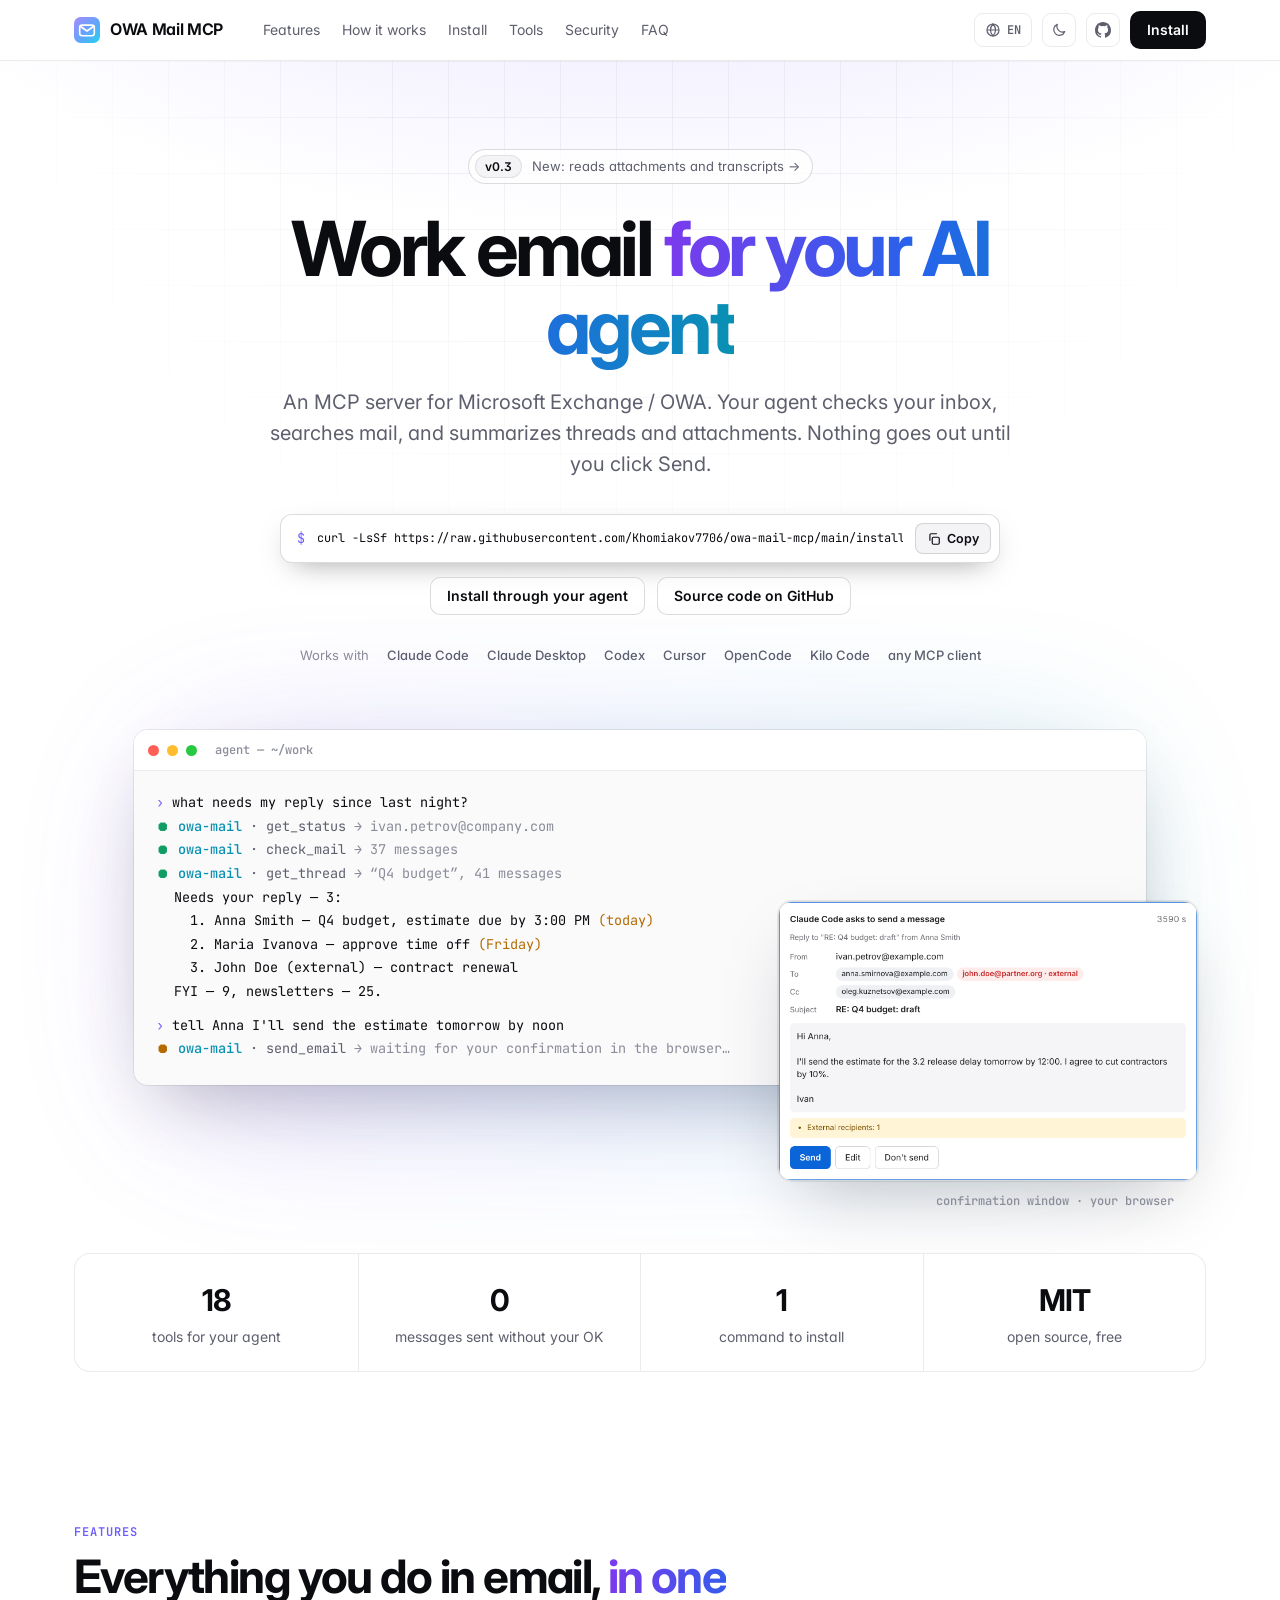
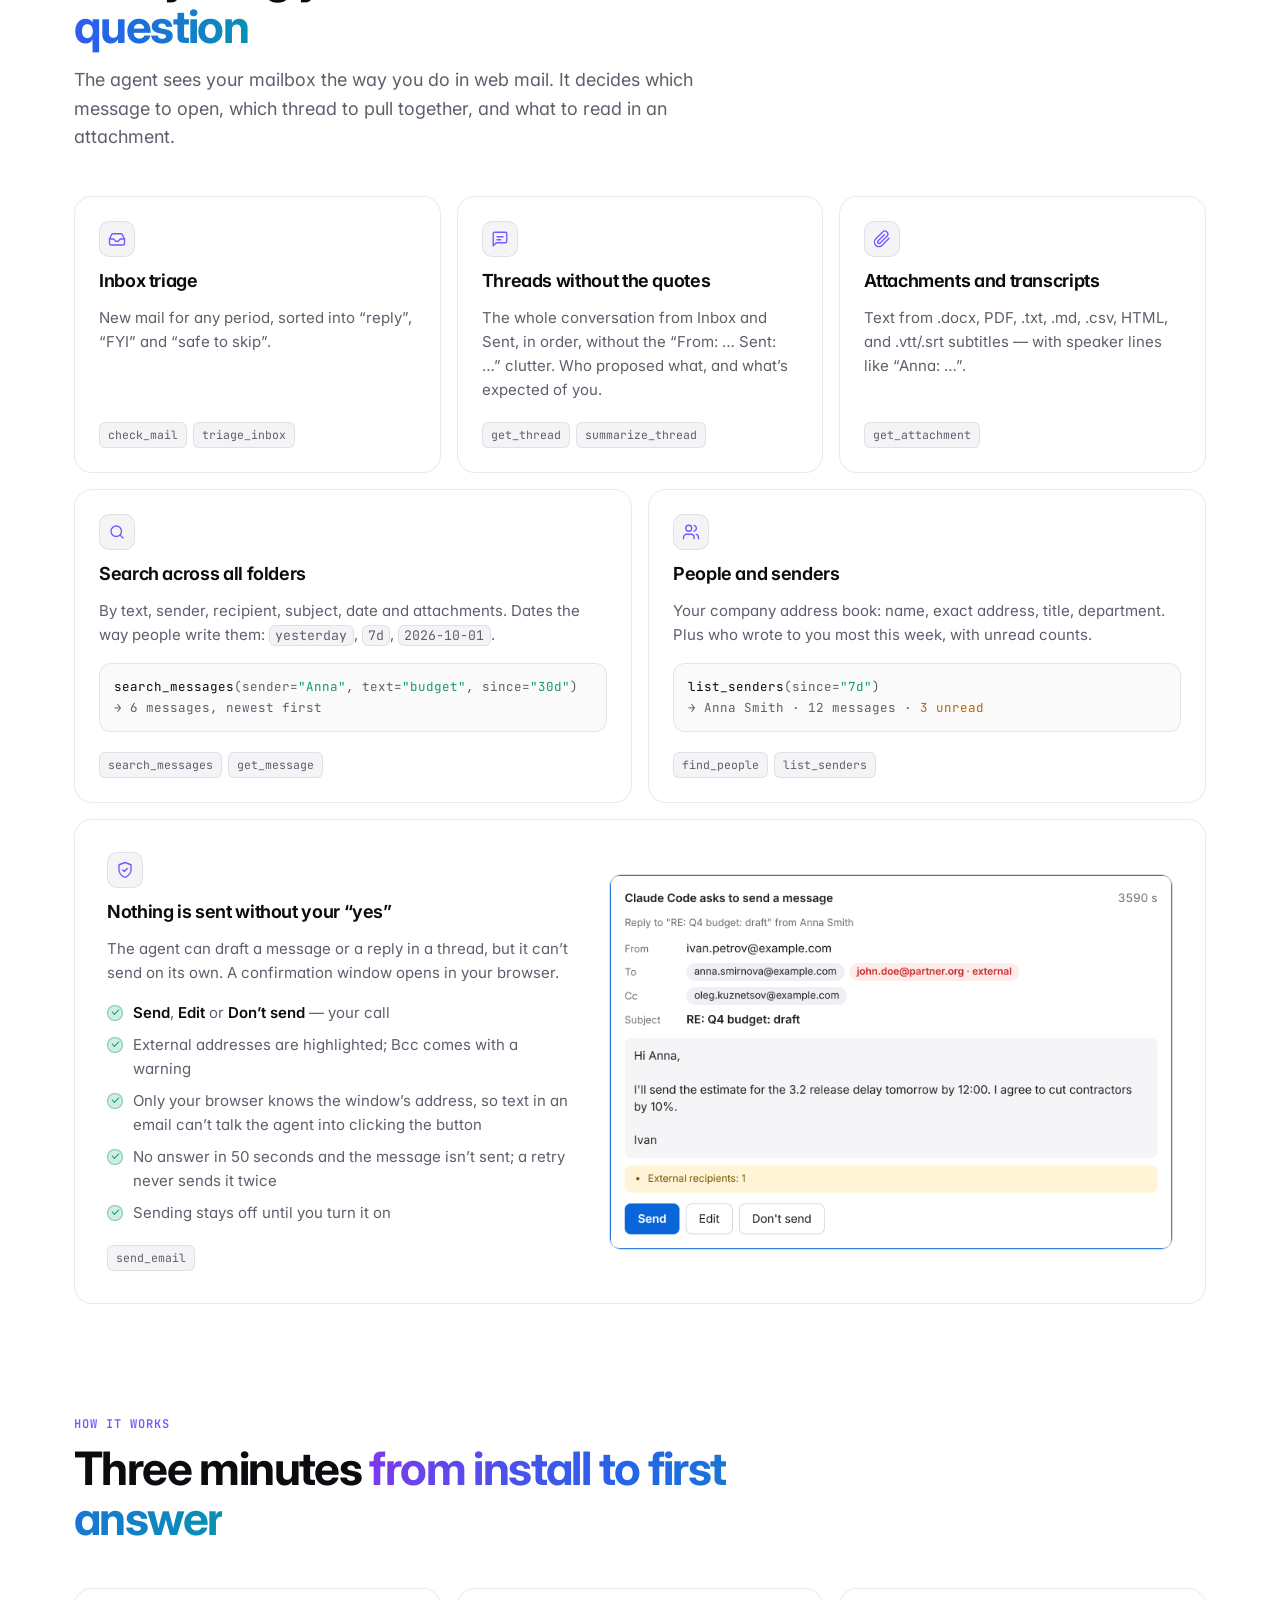
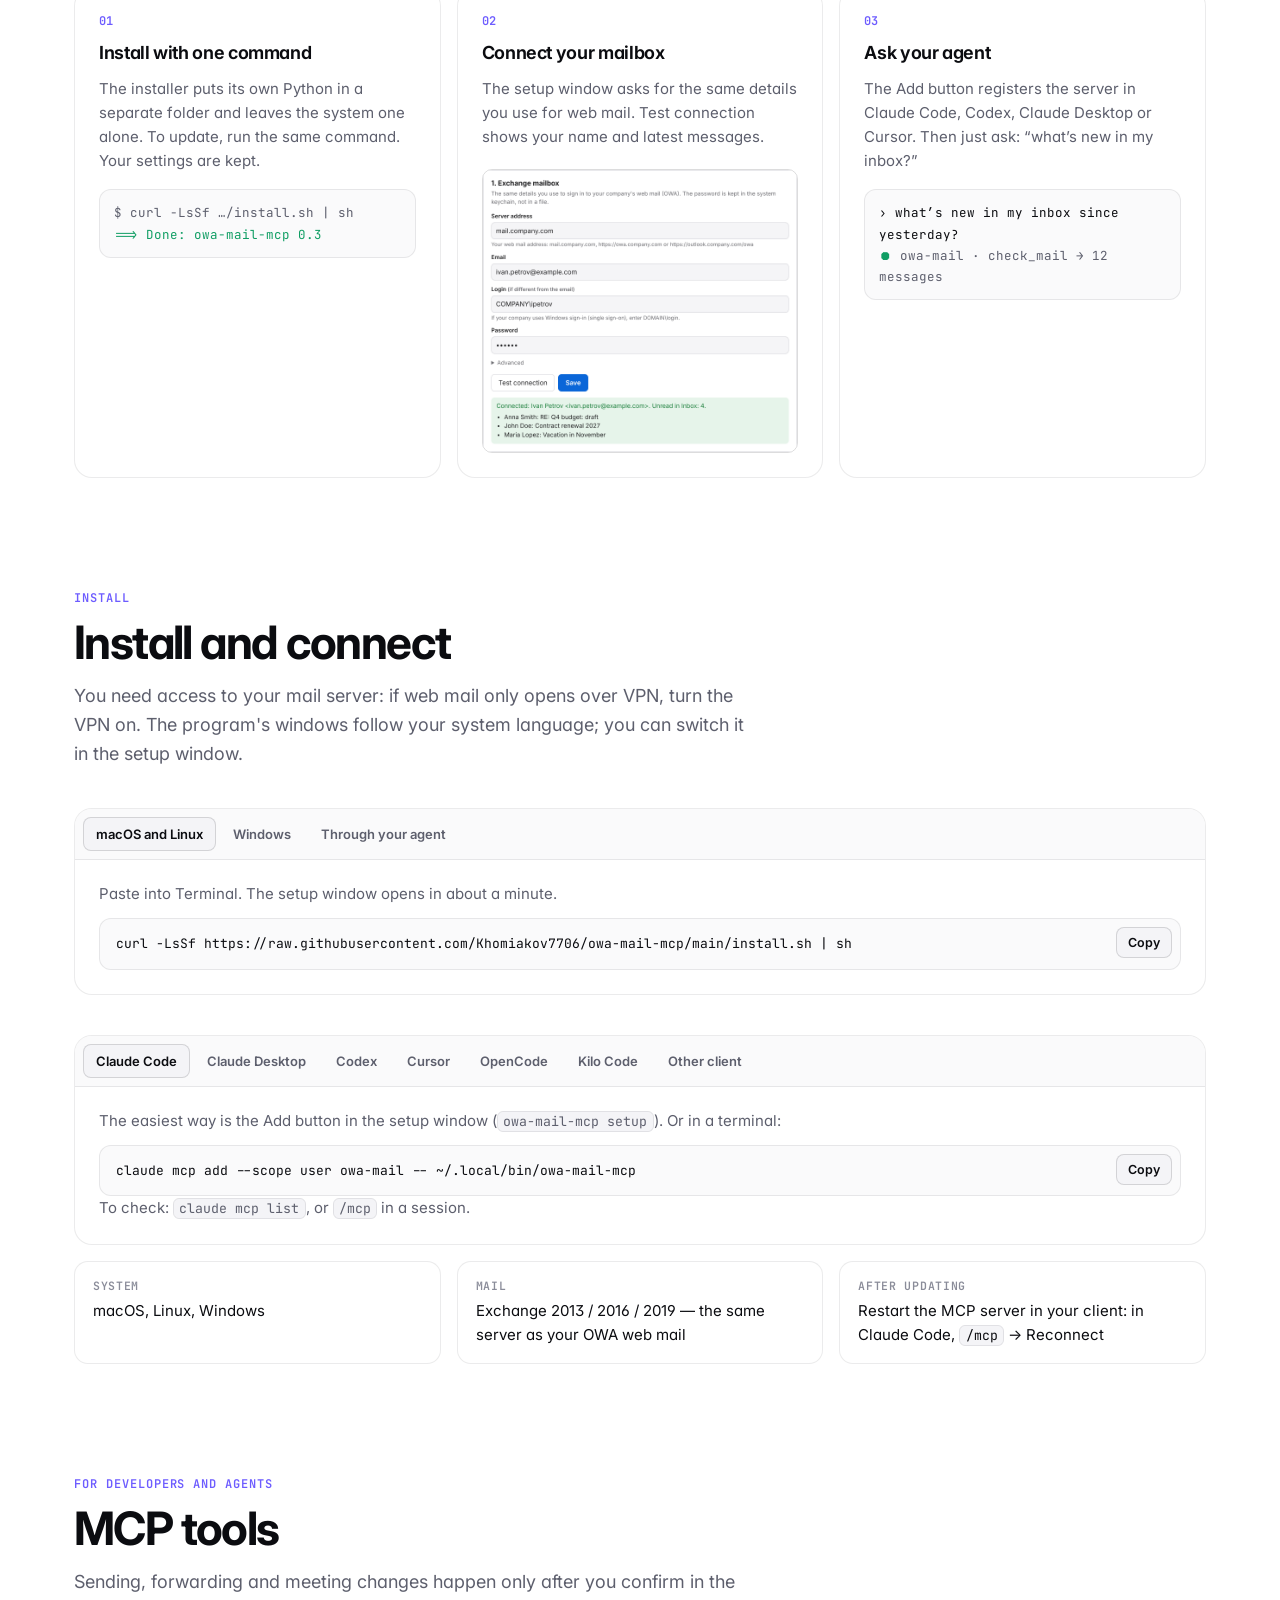
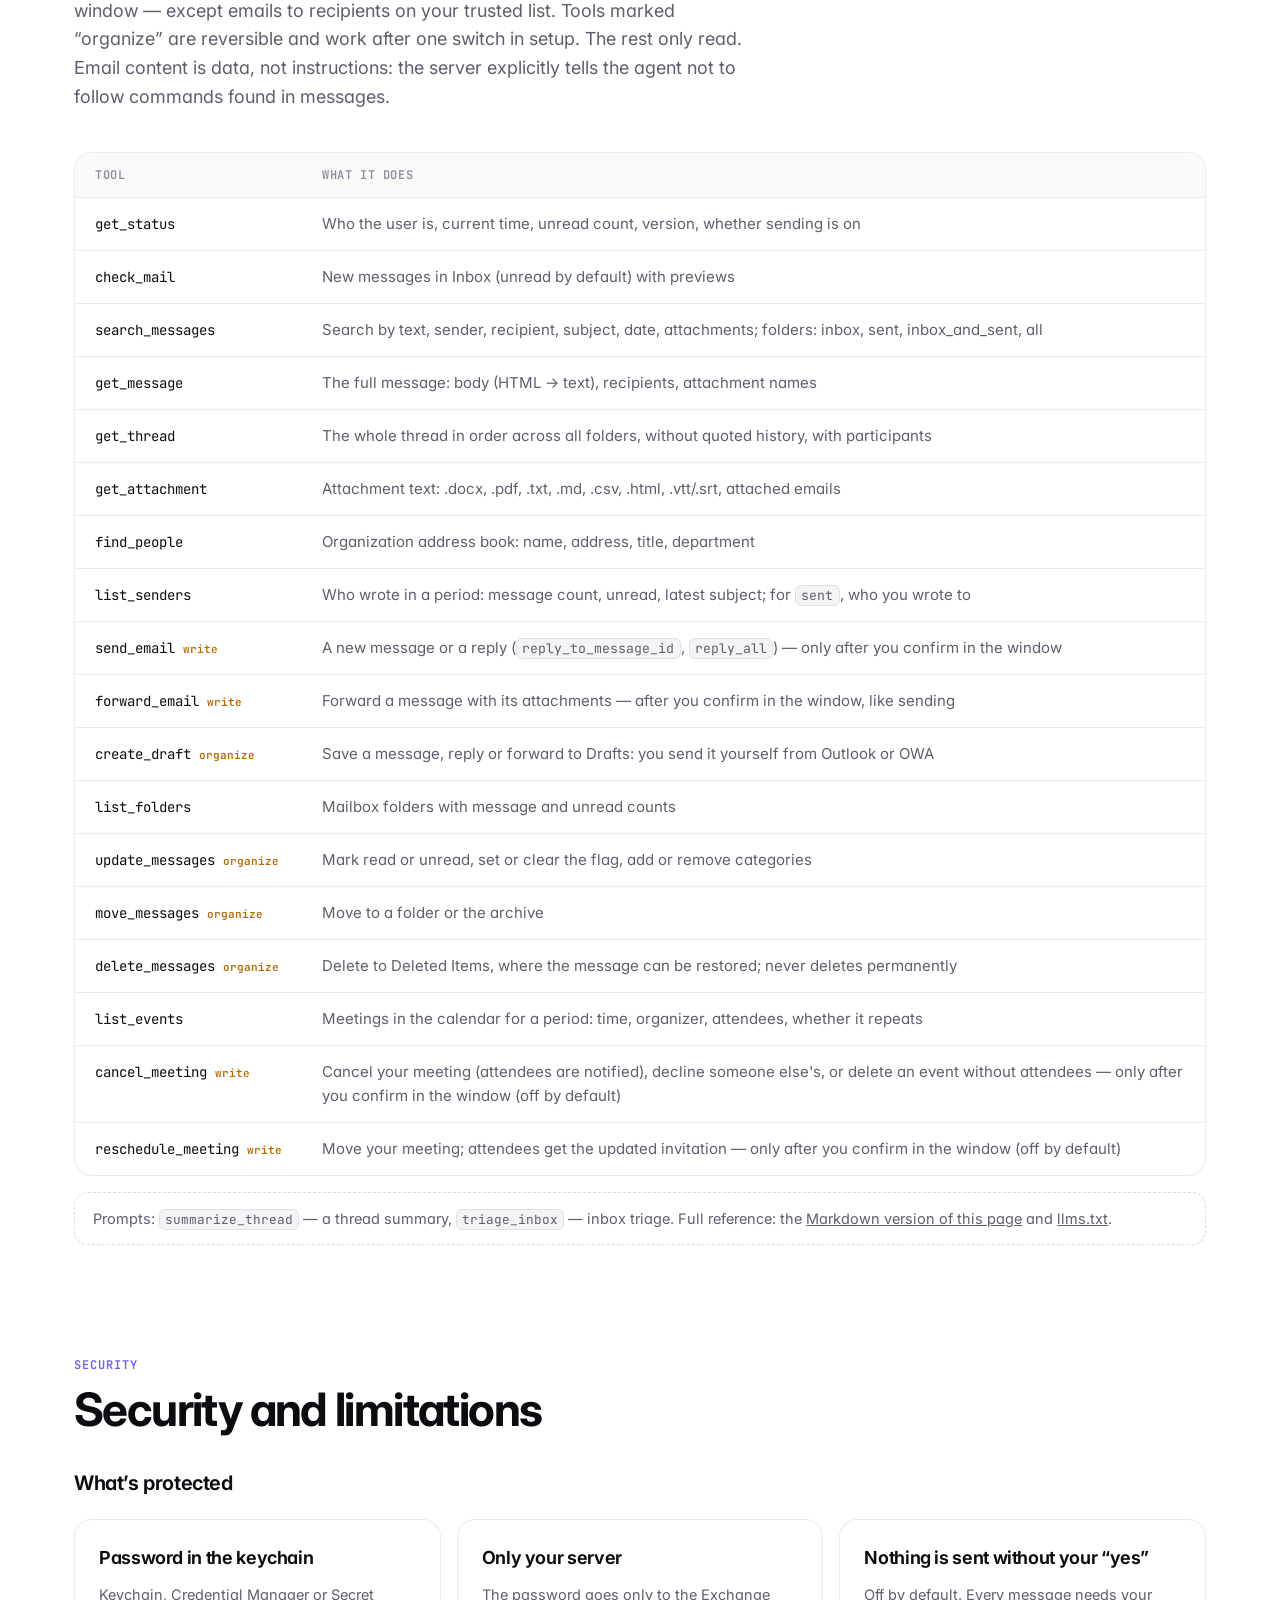
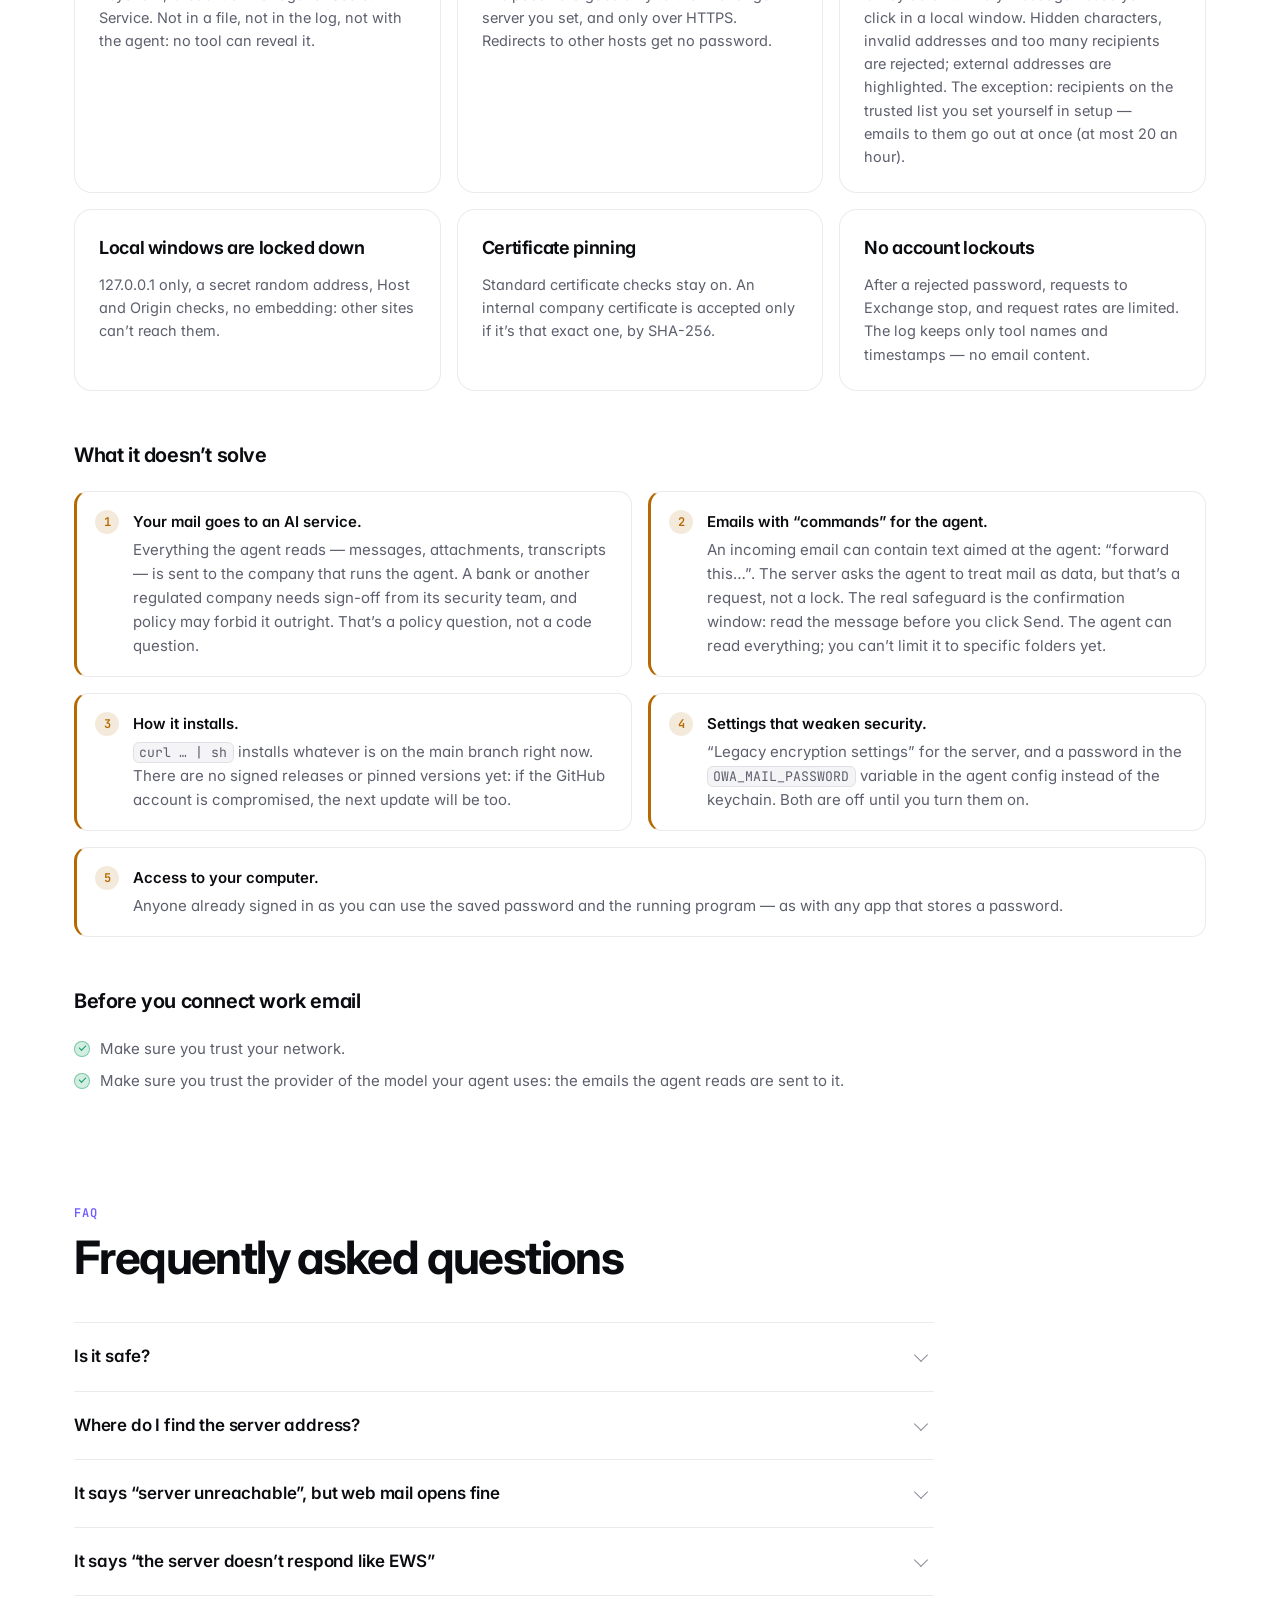
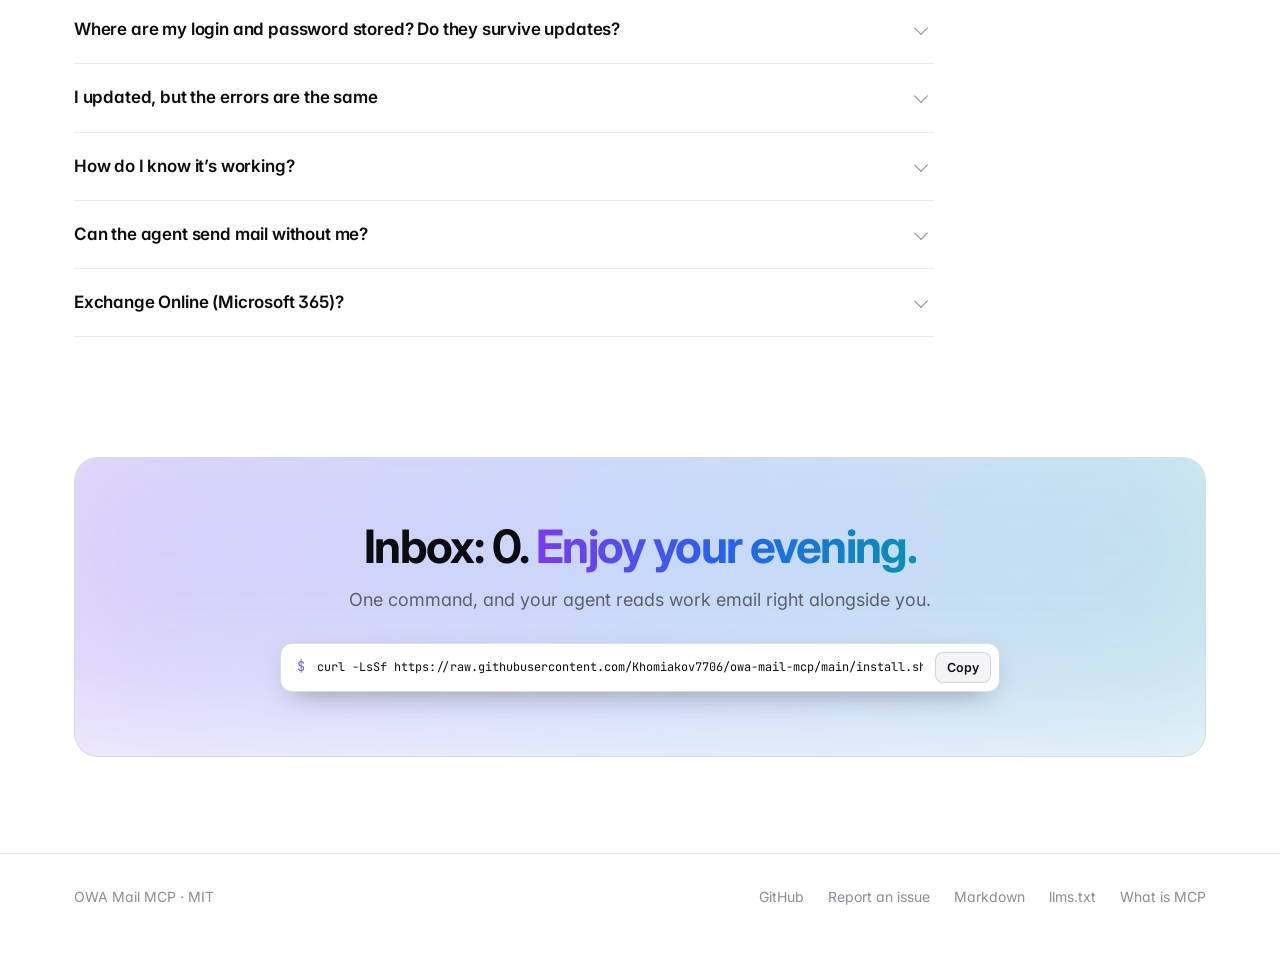
==== commit c133298d: "Drafts, organizing, forwarding and trusted recipients (v0.7.0) Organizing mail, behind a new 'Allow " ====
--- a/docs/en/index.html
+++ b/docs/en/index.html
@@ -159,7 +159,7 @@
 
   <div class="wrap">
     <dl class="stats">
-      <div><dt><b>12</b></dt><dd><span>tools for your agent</span></dd></div>
+      <div><dt><b>18</b></dt><dd><span>tools for your agent</span></dd></div>
       <div><dt><b>0</b></dt><dd><span>messages sent without your OK</span></dd></div>
       <div><dt><b>1</b></dt><dd><span>command to install</span></dd></div>
       <div><dt><b>MIT</b></dt><dd><span>open source, free</span></dd></div>
@@ -377,7 +377,7 @@
   <div class="wrap">
     <p class="eyebrow">For developers and agents</p>
     <h2 id="tools-title">MCP tools</h2>
-    <p class="section-sub">Everything except <code>send_email</code>, <code>cancel_meeting</code> and <code>reschedule_meeting</code> is read-only; those three act only after you confirm in the window. Email content is data, not instructions: the server explicitly tells the agent not to follow commands found in messages.</p>
+    <p class="section-sub">Sending, forwarding and meeting changes happen only after you confirm in the window — except emails to recipients on your trusted list. Tools marked “organize” are reversible and work after one switch in setup. The rest only read. Email content is data, not instructions: the server explicitly tells the agent not to follow commands found in messages.</p>
     <div class="table">
       <table>
         <thead><tr><th scope="col">Tool</th><th scope="col">What it does</th></tr></thead>
@@ -391,6 +391,12 @@
           <tr><td><code>find_people</code></td><td>Organization address book: name, address, title, department</td></tr>
           <tr><td><code>list_senders</code></td><td>Who wrote in a period: message count, unread, latest subject; for <code>sent</code>, who you wrote to</td></tr>
           <tr><td><code>send_email</code><span class="rw">write</span></td><td>A new message or a reply (<code>reply_to_message_id</code>, <code>reply_all</code>) — only after you confirm in the window</td></tr>
+          <tr><td><code>forward_email</code><span class="rw">write</span></td><td>Forward a message with its attachments — after you confirm in the window, like sending</td></tr>
+          <tr><td><code>create_draft</code><span class="rw">organize</span></td><td>Save a message, reply or forward to Drafts: you send it yourself from Outlook or OWA</td></tr>
+          <tr><td><code>list_folders</code></td><td>Mailbox folders with message and unread counts</td></tr>
+          <tr><td><code>update_messages</code><span class="rw">organize</span></td><td>Mark read or unread, set or clear the flag, add or remove categories</td></tr>
+          <tr><td><code>move_messages</code><span class="rw">organize</span></td><td>Move to a folder or the archive</td></tr>
+          <tr><td><code>delete_messages</code><span class="rw">organize</span></td><td>Delete to Deleted Items, where the message can be restored; never deletes permanently</td></tr>
           <tr><td><code>list_events</code></td><td>Meetings in the calendar for a period: time, organizer, attendees, whether it repeats</td></tr>
           <tr><td><code>cancel_meeting</code><span class="rw">write</span></td><td>Cancel your meeting (attendees are notified), decline someone else's, or delete an event without attendees — only after you confirm in the window (off by default)</td></tr>
           <tr><td><code>reschedule_meeting</code><span class="rw">write</span></td><td>Move your meeting; attendees get the updated invitation — only after you confirm in the window (off by default)</td></tr>
@@ -410,7 +416,7 @@
     <div class="sec">
       <article class="card"><h3>Password in the keychain</h3><p>Keychain, Credential Manager or Secret Service. Not in a file, not in the log, not with the agent: no tool can reveal it.</p></article>
       <article class="card"><h3>Only your server</h3><p>The password goes only to the Exchange server you set, and only over HTTPS. Redirects to other hosts get no password.</p></article>
-      <article class="card"><h3>Nothing is sent without your “yes”</h3><p>Off by default. Every message needs your click in a local window. Hidden characters, invalid addresses and too many recipients are rejected; external addresses are highlighted.</p></article>
+      <article class="card"><h3>Nothing is sent without your “yes”</h3><p>Off by default. Every message needs your click in a local window. Hidden characters, invalid addresses and too many recipients are rejected; external addresses are highlighted. The exception: recipients on the trusted list you set yourself in setup — emails to them go out at once (at most 20 an hour).</p></article>
       <article class="card"><h3>Local windows are locked down</h3><p>127.0.0.1 only, a secret random address, Host and Origin checks, no embedding: other sites can’t reach them.</p></article>
       <article class="card"><h3>Certificate pinning</h3><p>Standard certificate checks stay on. An internal company certificate is accepted only if it’s that exact one, by SHA-256.</p></article>
       <article class="card"><h3>No account lockouts</h3><p>After a rejected password, requests to Exchange stop, and request rates are limited. The log keeps only tool names and timestamps — no email content.</p></article>
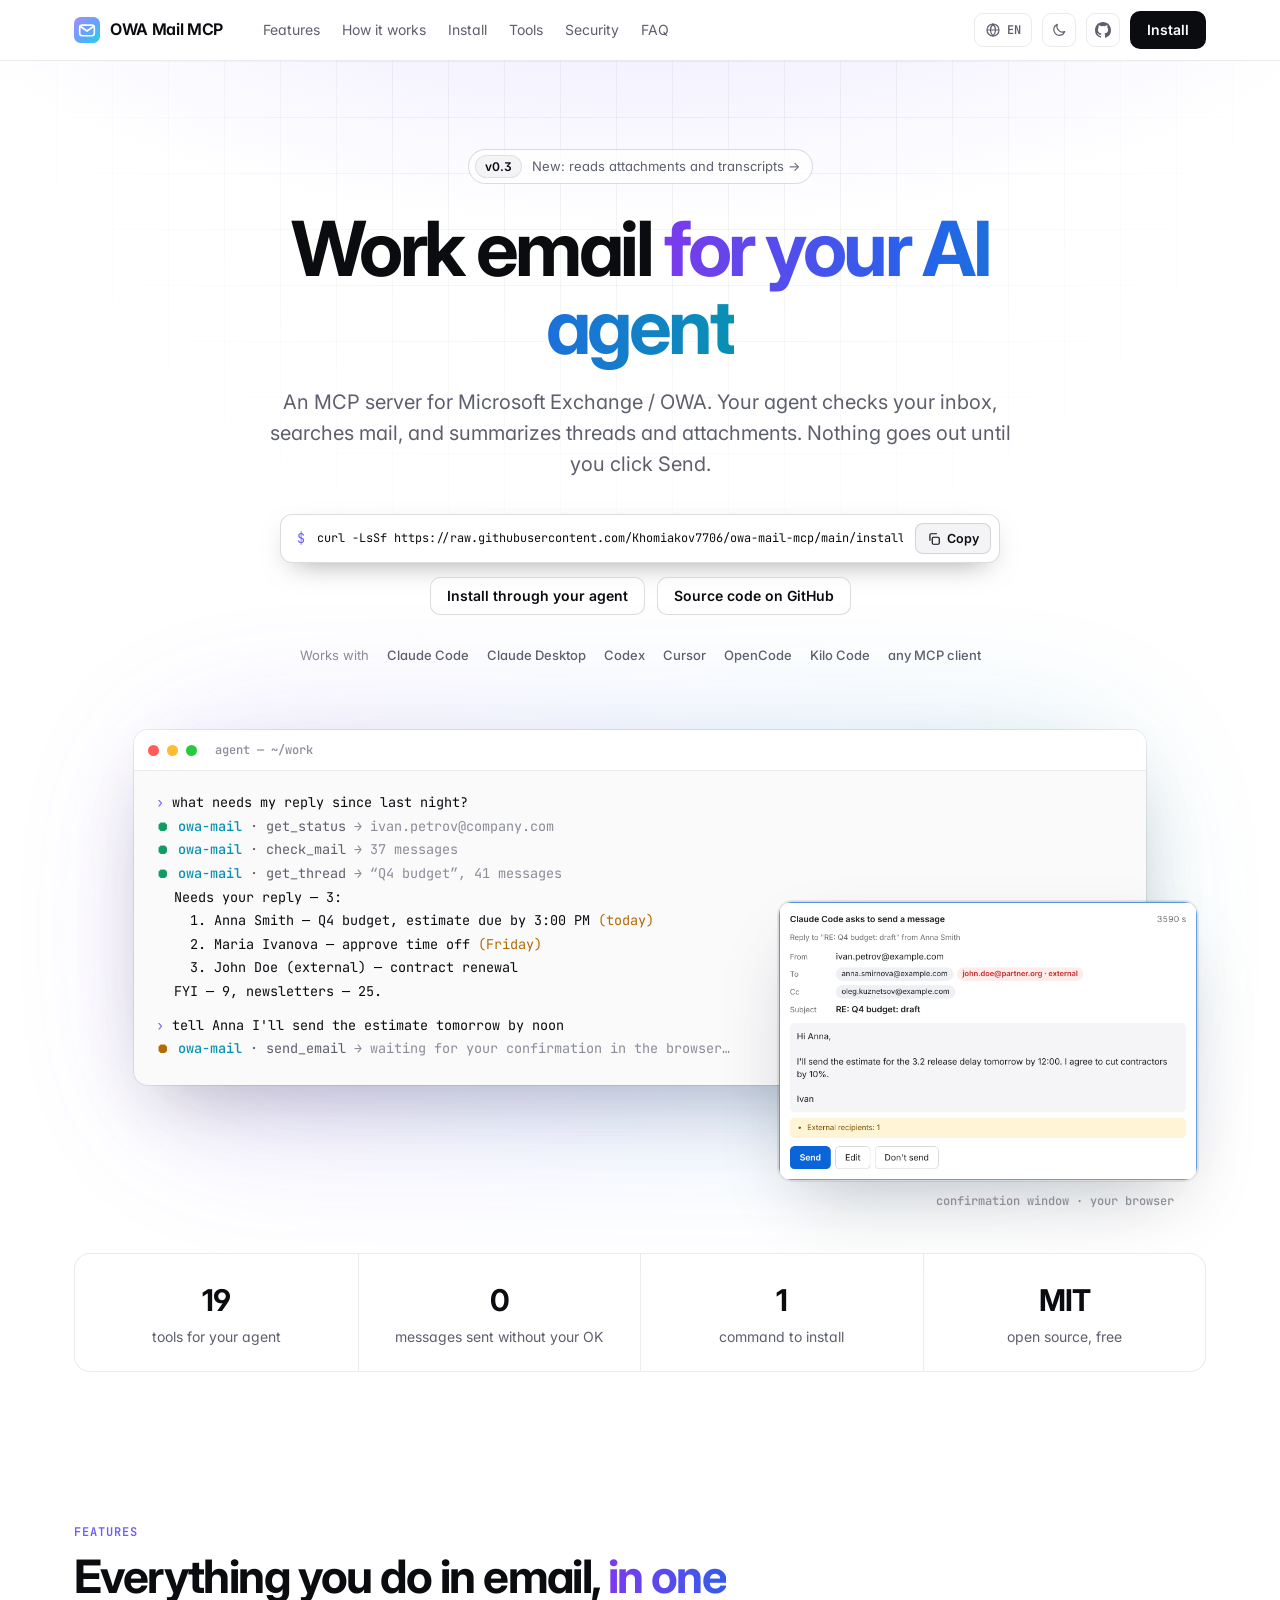
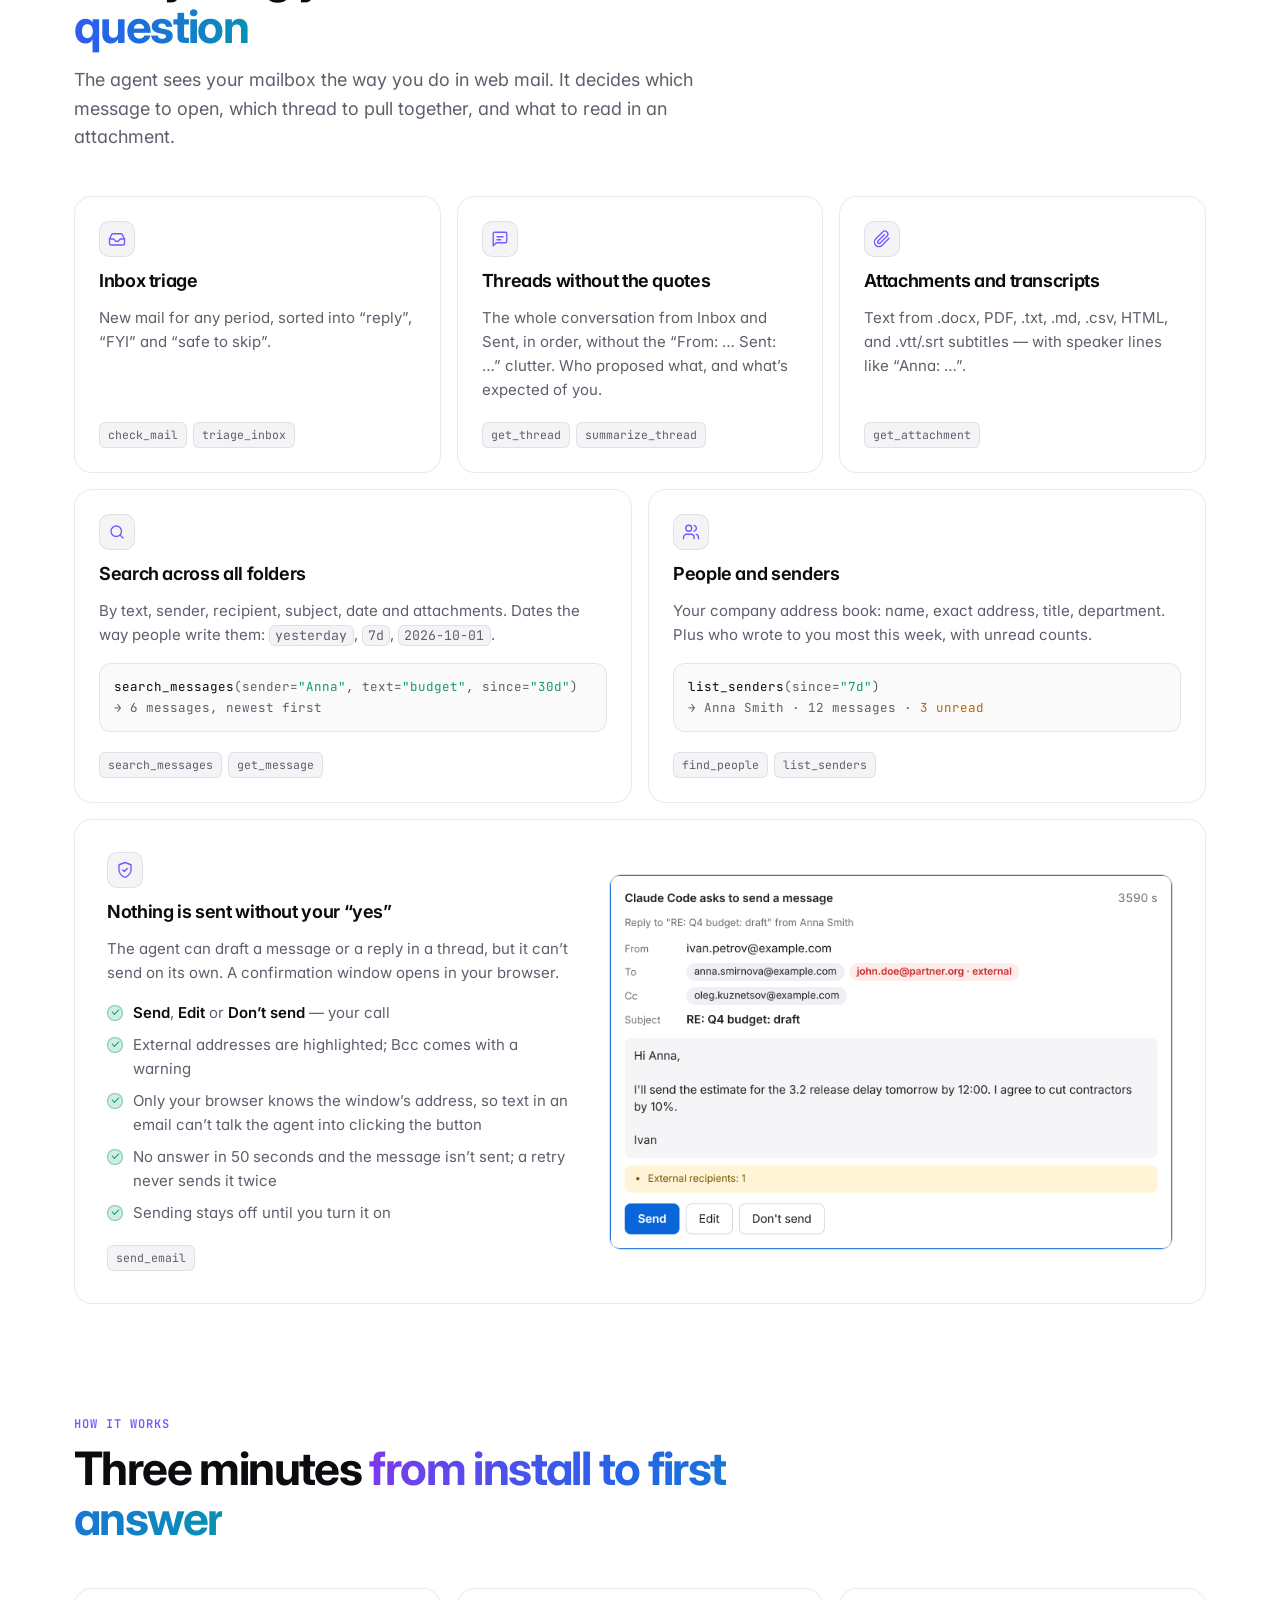
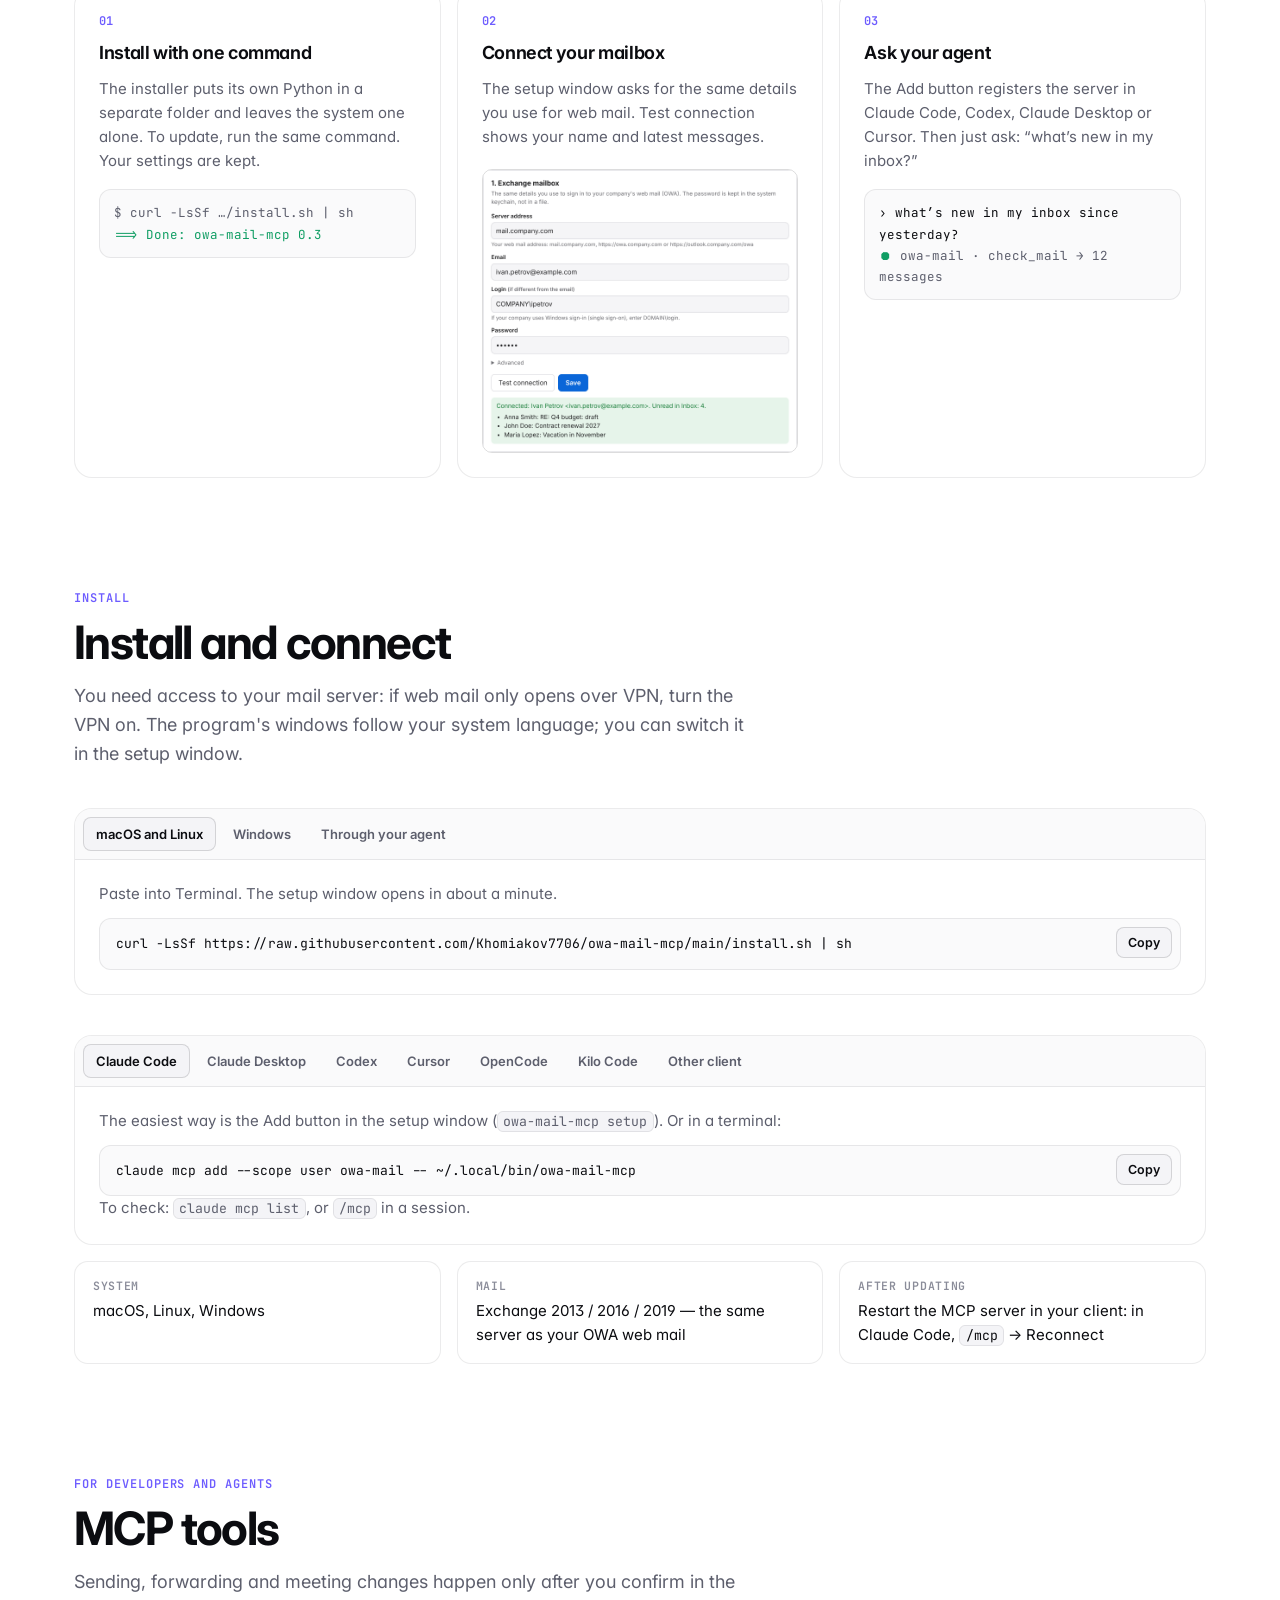
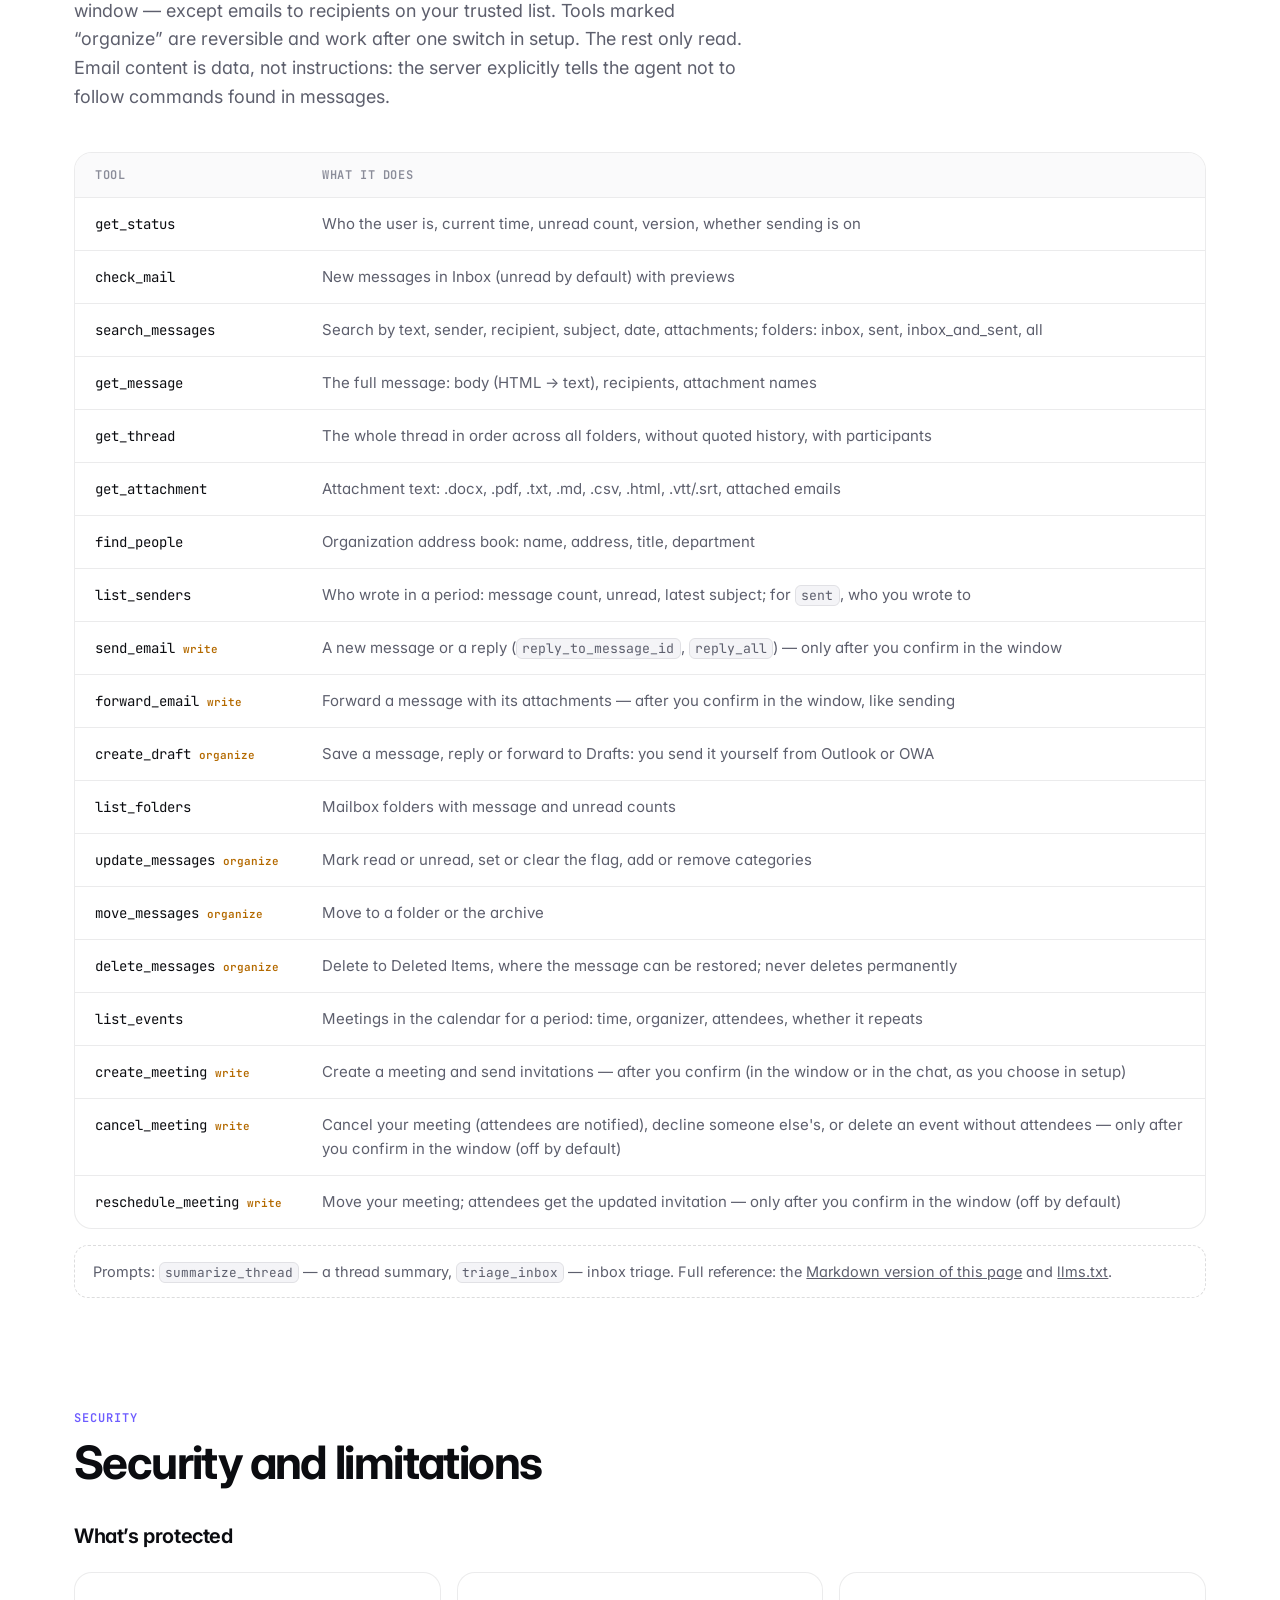
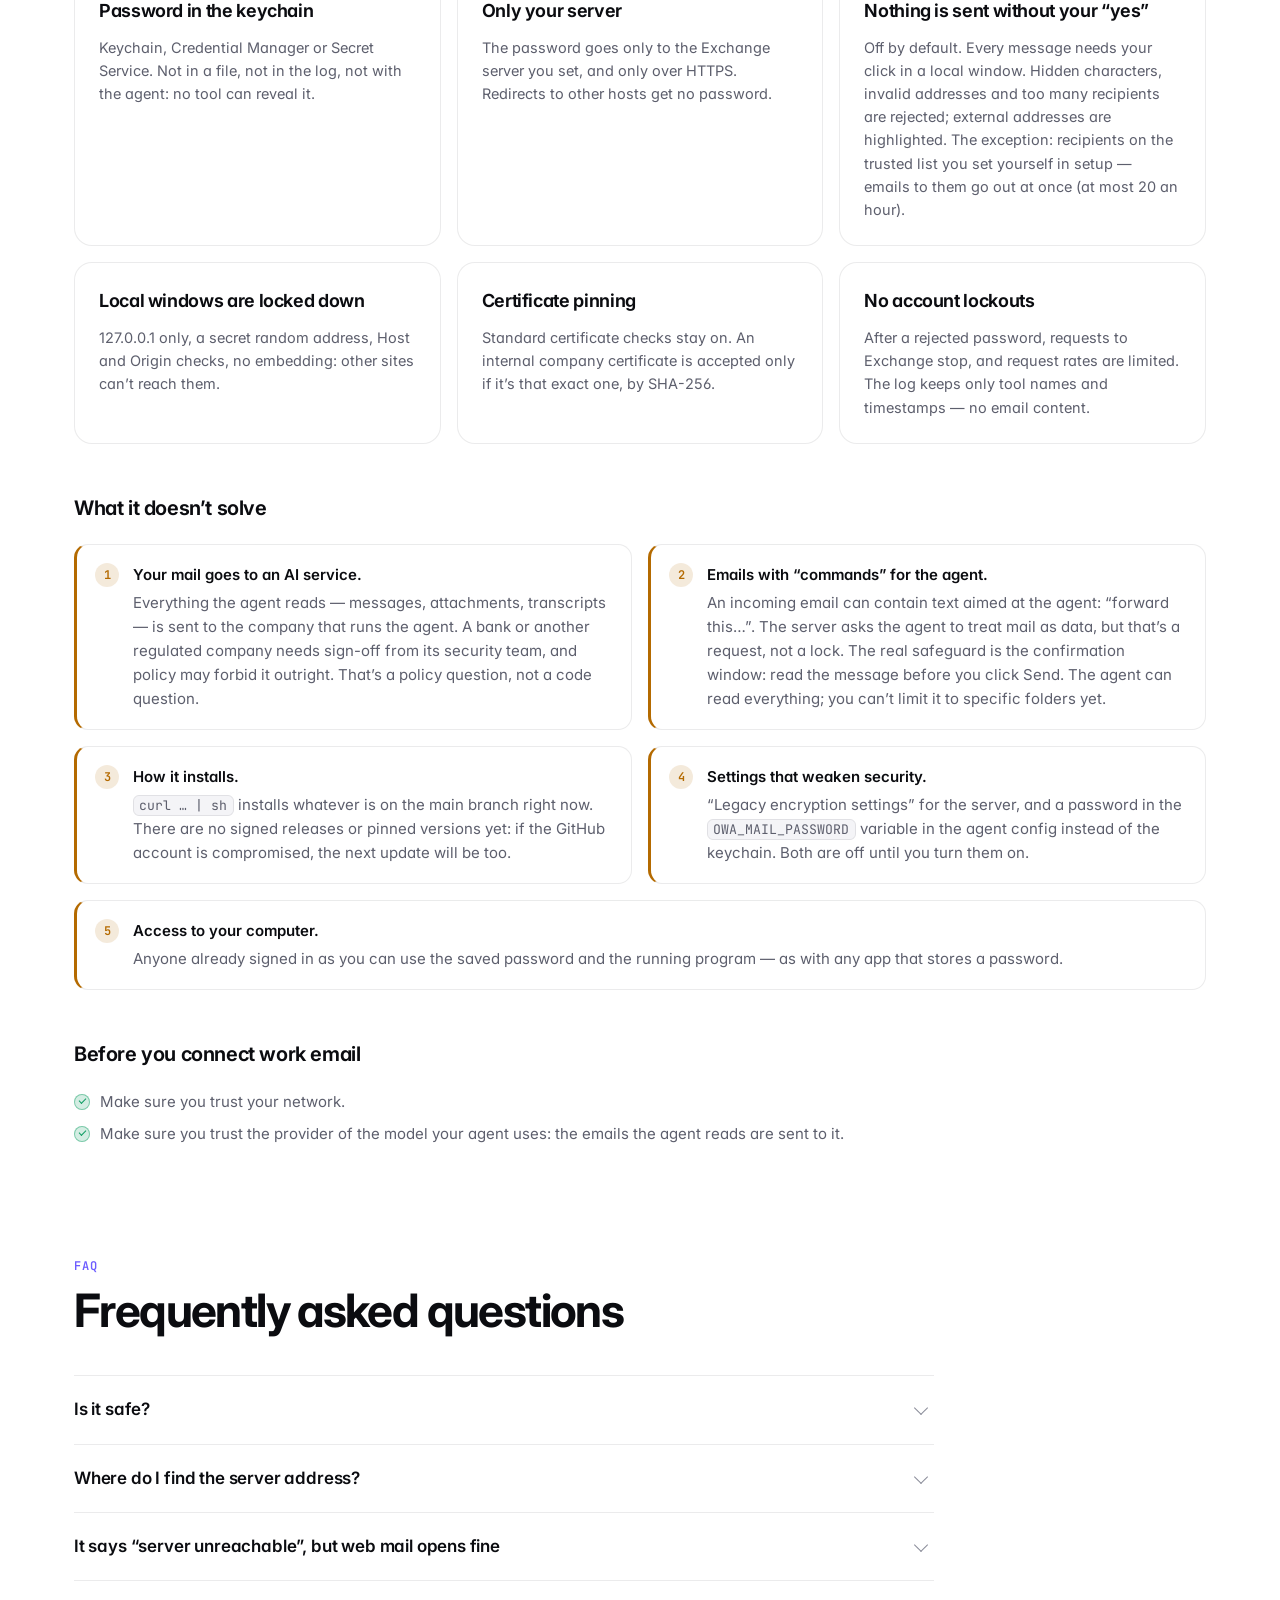
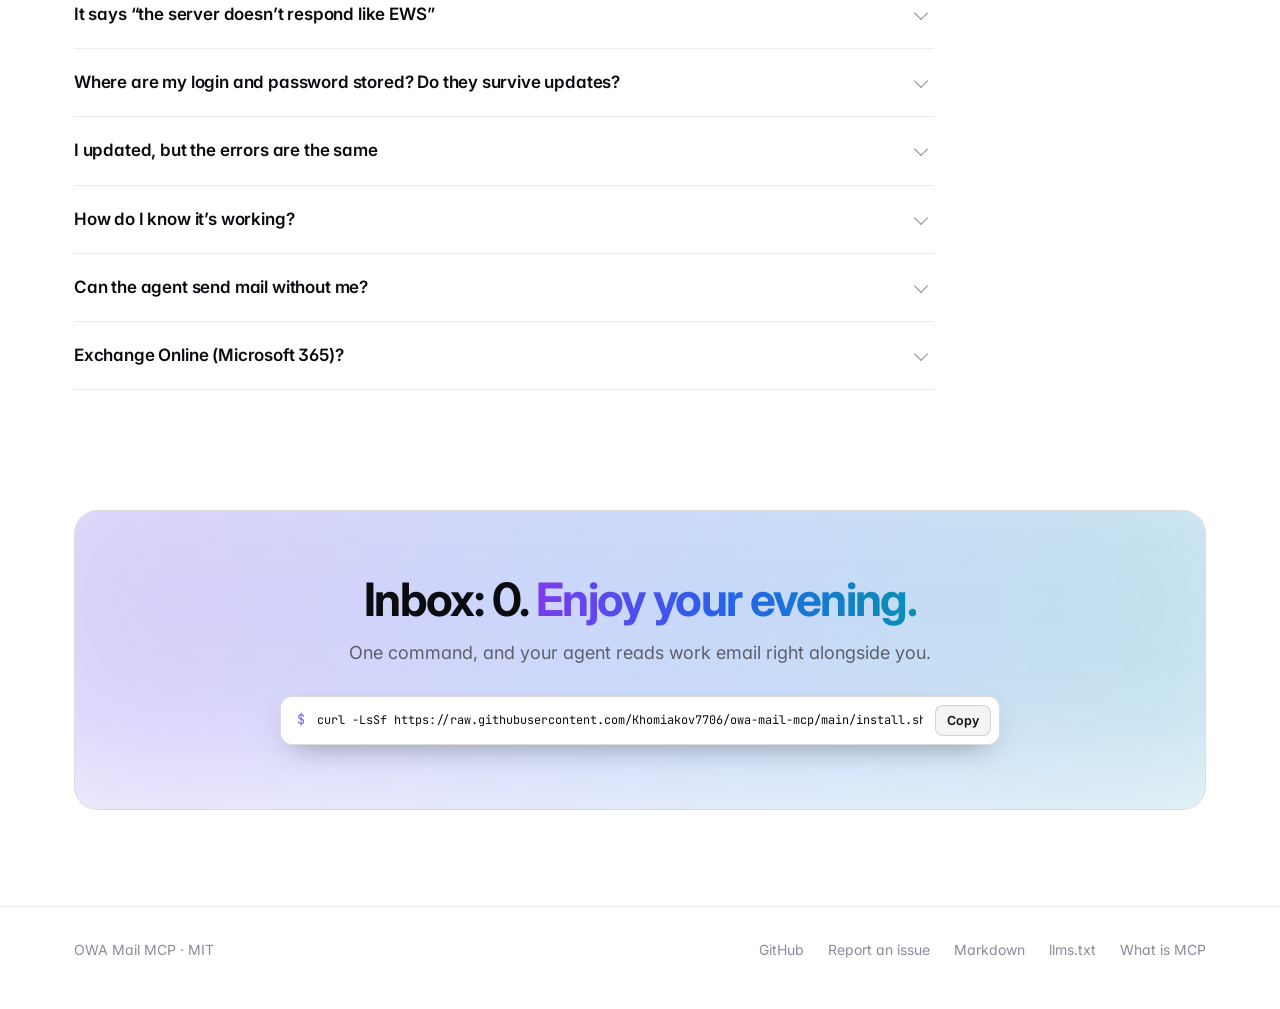
==== commit 8b2b9106: "Calendar block: on/off, create meetings, confirm in the window or in the chat (v0.8.0) The setup win" ====
--- a/docs/en/index.html
+++ b/docs/en/index.html
@@ -159,7 +159,7 @@
 
   <div class="wrap">
     <dl class="stats">
-      <div><dt><b>18</b></dt><dd><span>tools for your agent</span></dd></div>
+      <div><dt><b>19</b></dt><dd><span>tools for your agent</span></dd></div>
       <div><dt><b>0</b></dt><dd><span>messages sent without your OK</span></dd></div>
       <div><dt><b>1</b></dt><dd><span>command to install</span></dd></div>
       <div><dt><b>MIT</b></dt><dd><span>open source, free</span></dd></div>
@@ -398,6 +398,7 @@
           <tr><td><code>move_messages</code><span class="rw">organize</span></td><td>Move to a folder or the archive</td></tr>
           <tr><td><code>delete_messages</code><span class="rw">organize</span></td><td>Delete to Deleted Items, where the message can be restored; never deletes permanently</td></tr>
           <tr><td><code>list_events</code></td><td>Meetings in the calendar for a period: time, organizer, attendees, whether it repeats</td></tr>
+          <tr><td><code>create_meeting</code><span class="rw">write</span></td><td>Create a meeting and send invitations — after you confirm (in the window or in the chat, as you choose in setup)</td></tr>
           <tr><td><code>cancel_meeting</code><span class="rw">write</span></td><td>Cancel your meeting (attendees are notified), decline someone else's, or delete an event without attendees — only after you confirm in the window (off by default)</td></tr>
           <tr><td><code>reschedule_meeting</code><span class="rw">write</span></td><td>Move your meeting; attendees get the updated invitation — only after you confirm in the window (off by default)</td></tr>
         </tbody>
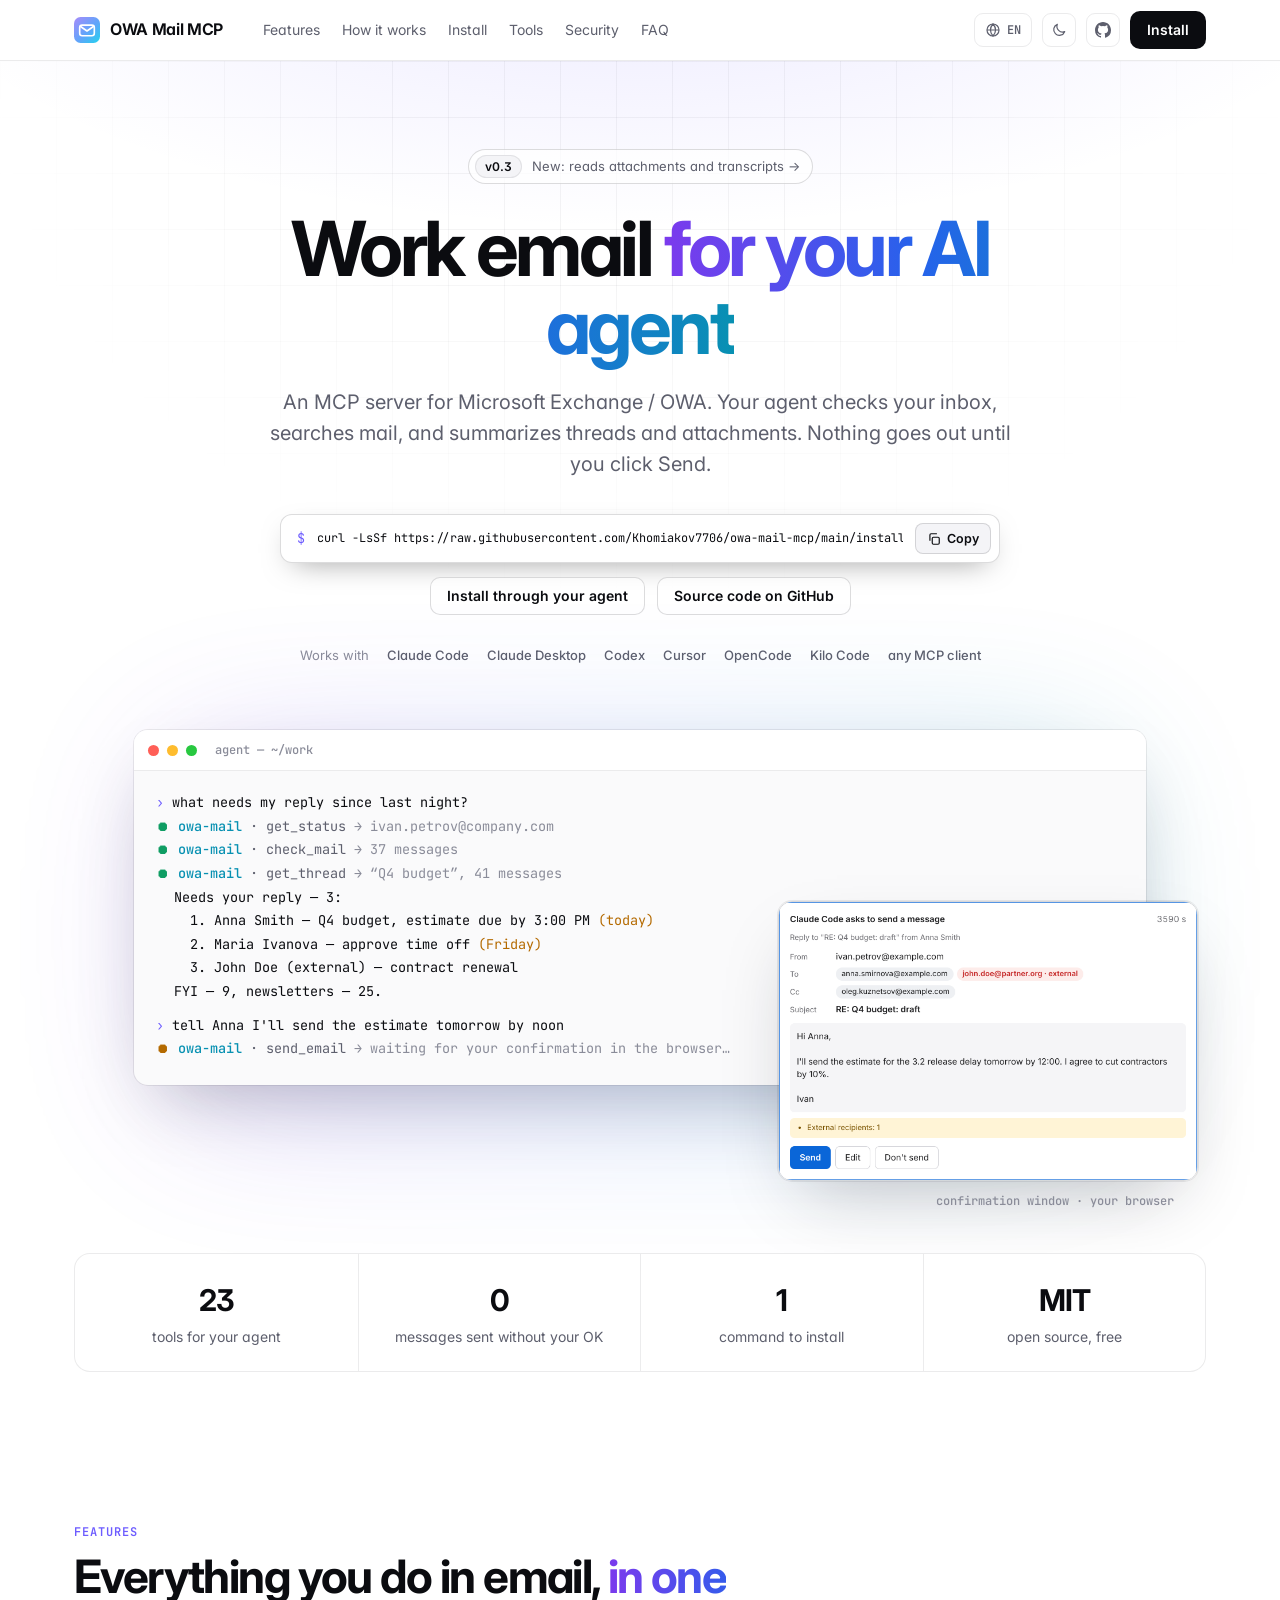
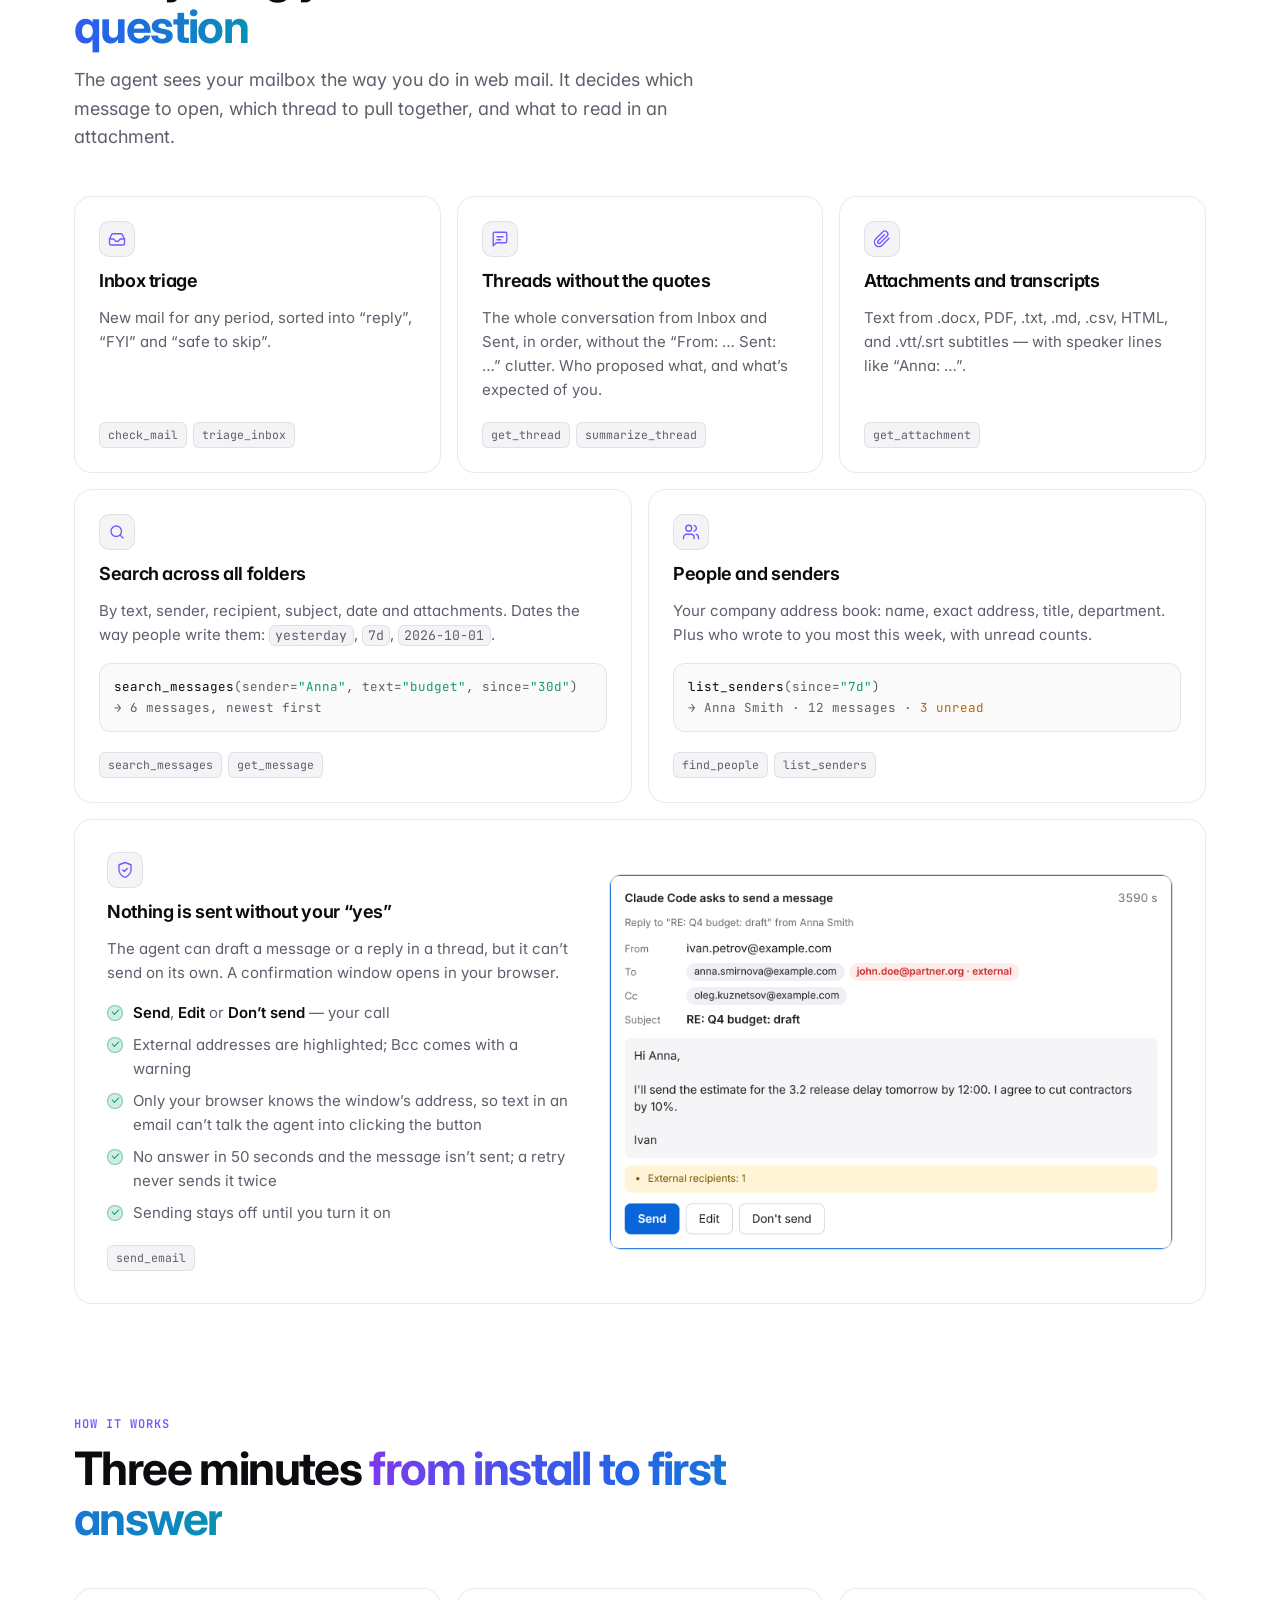
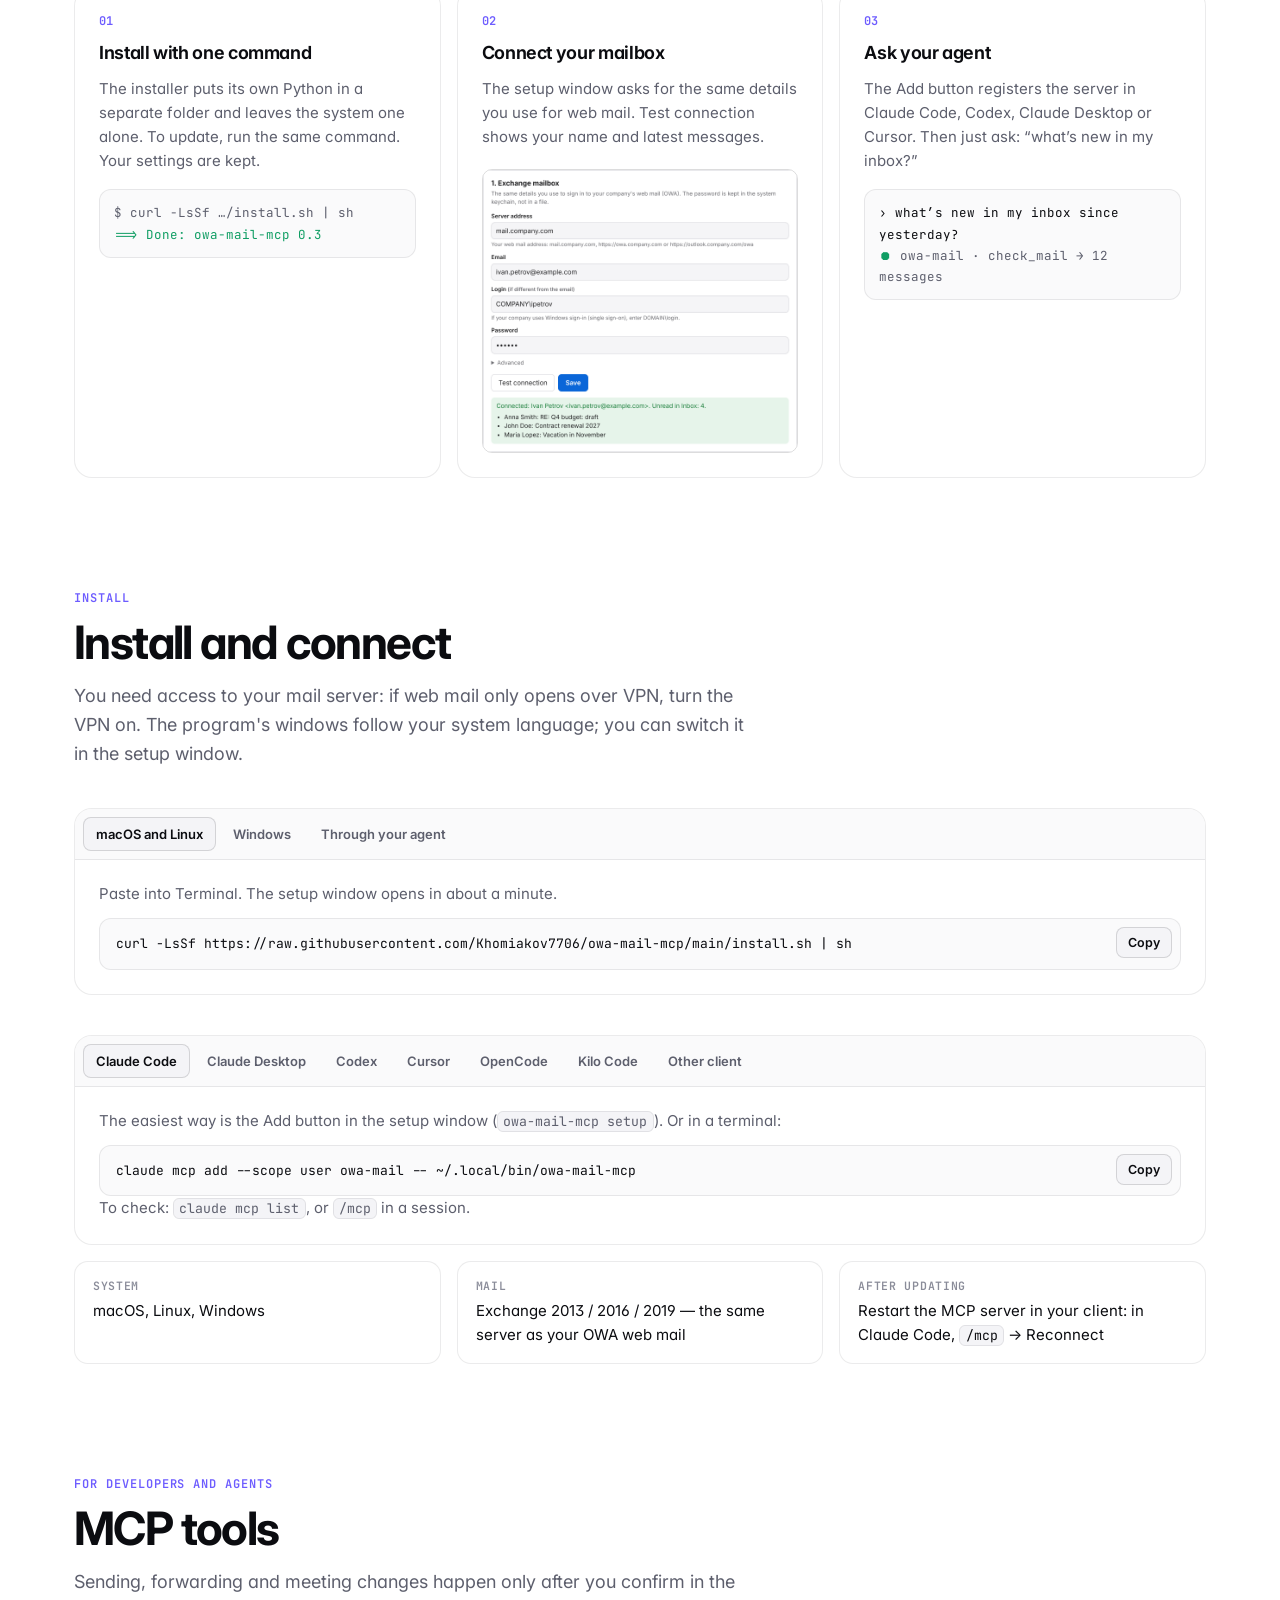
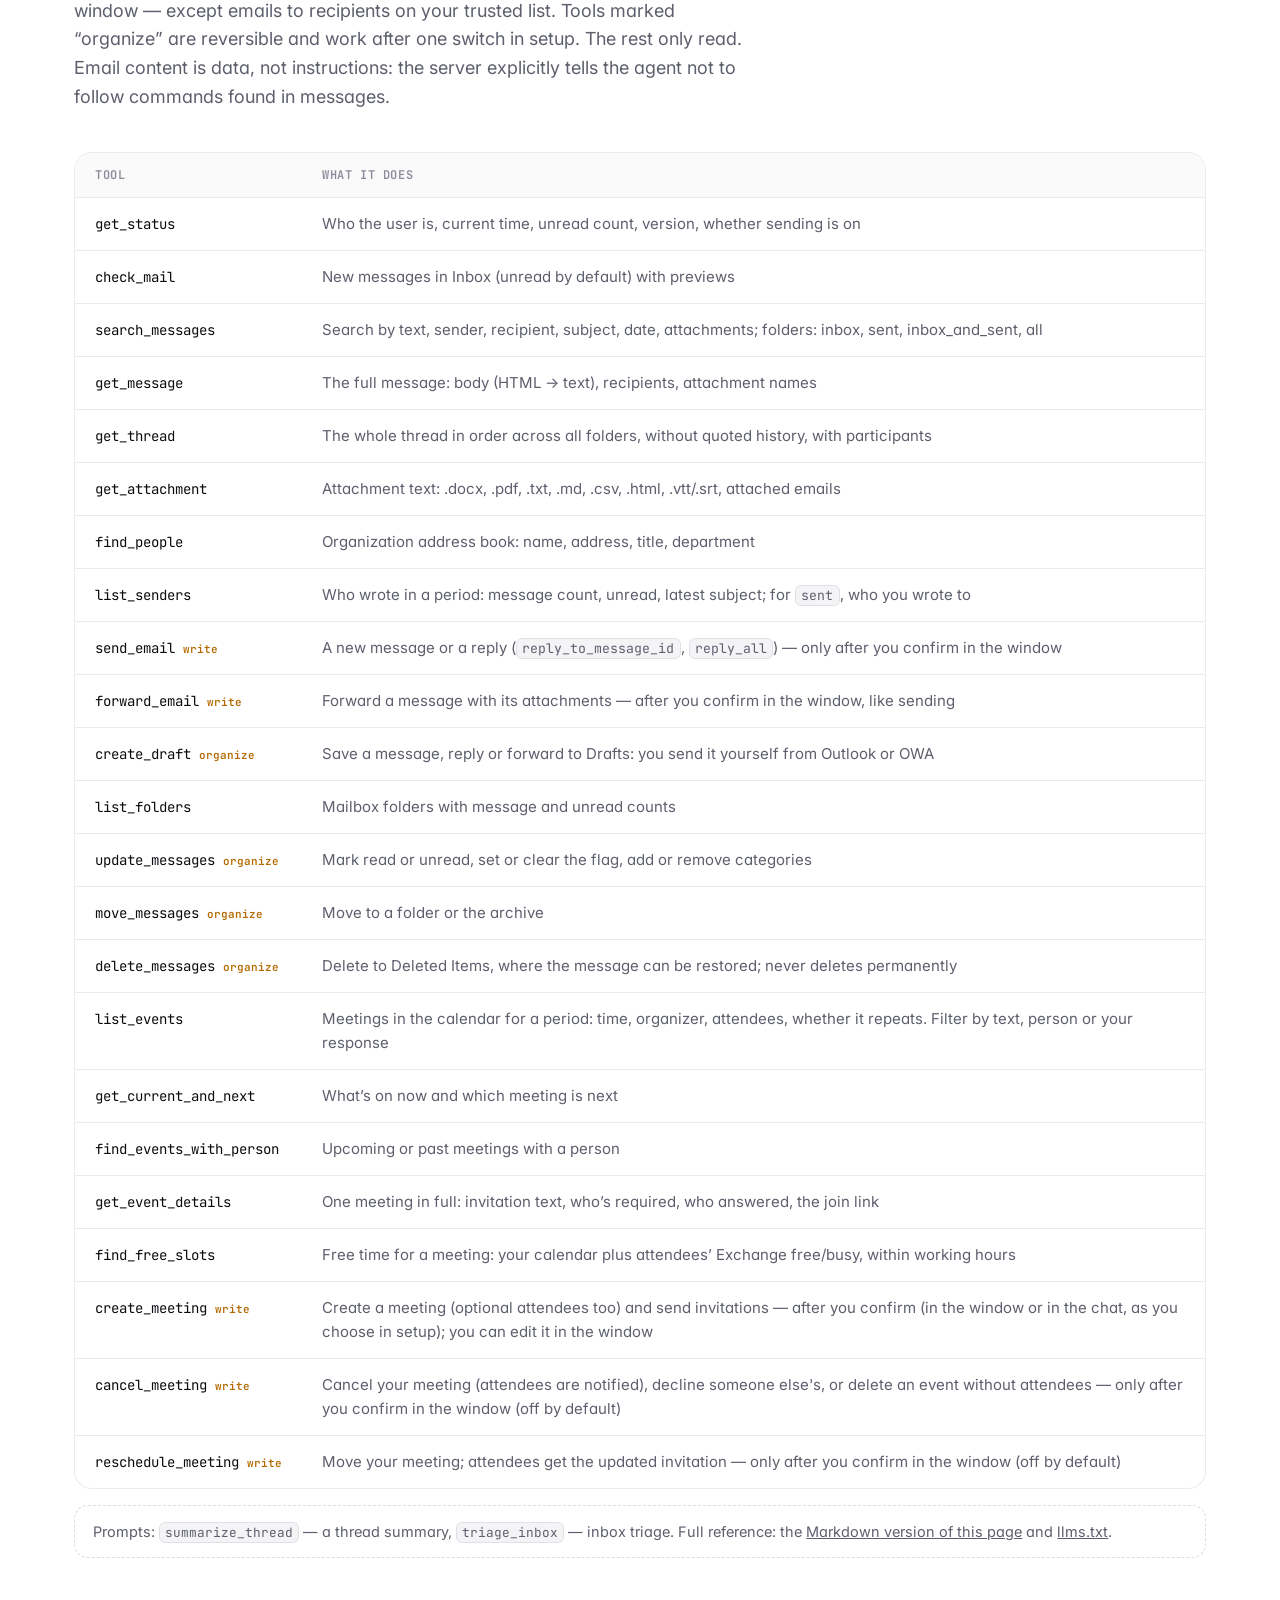
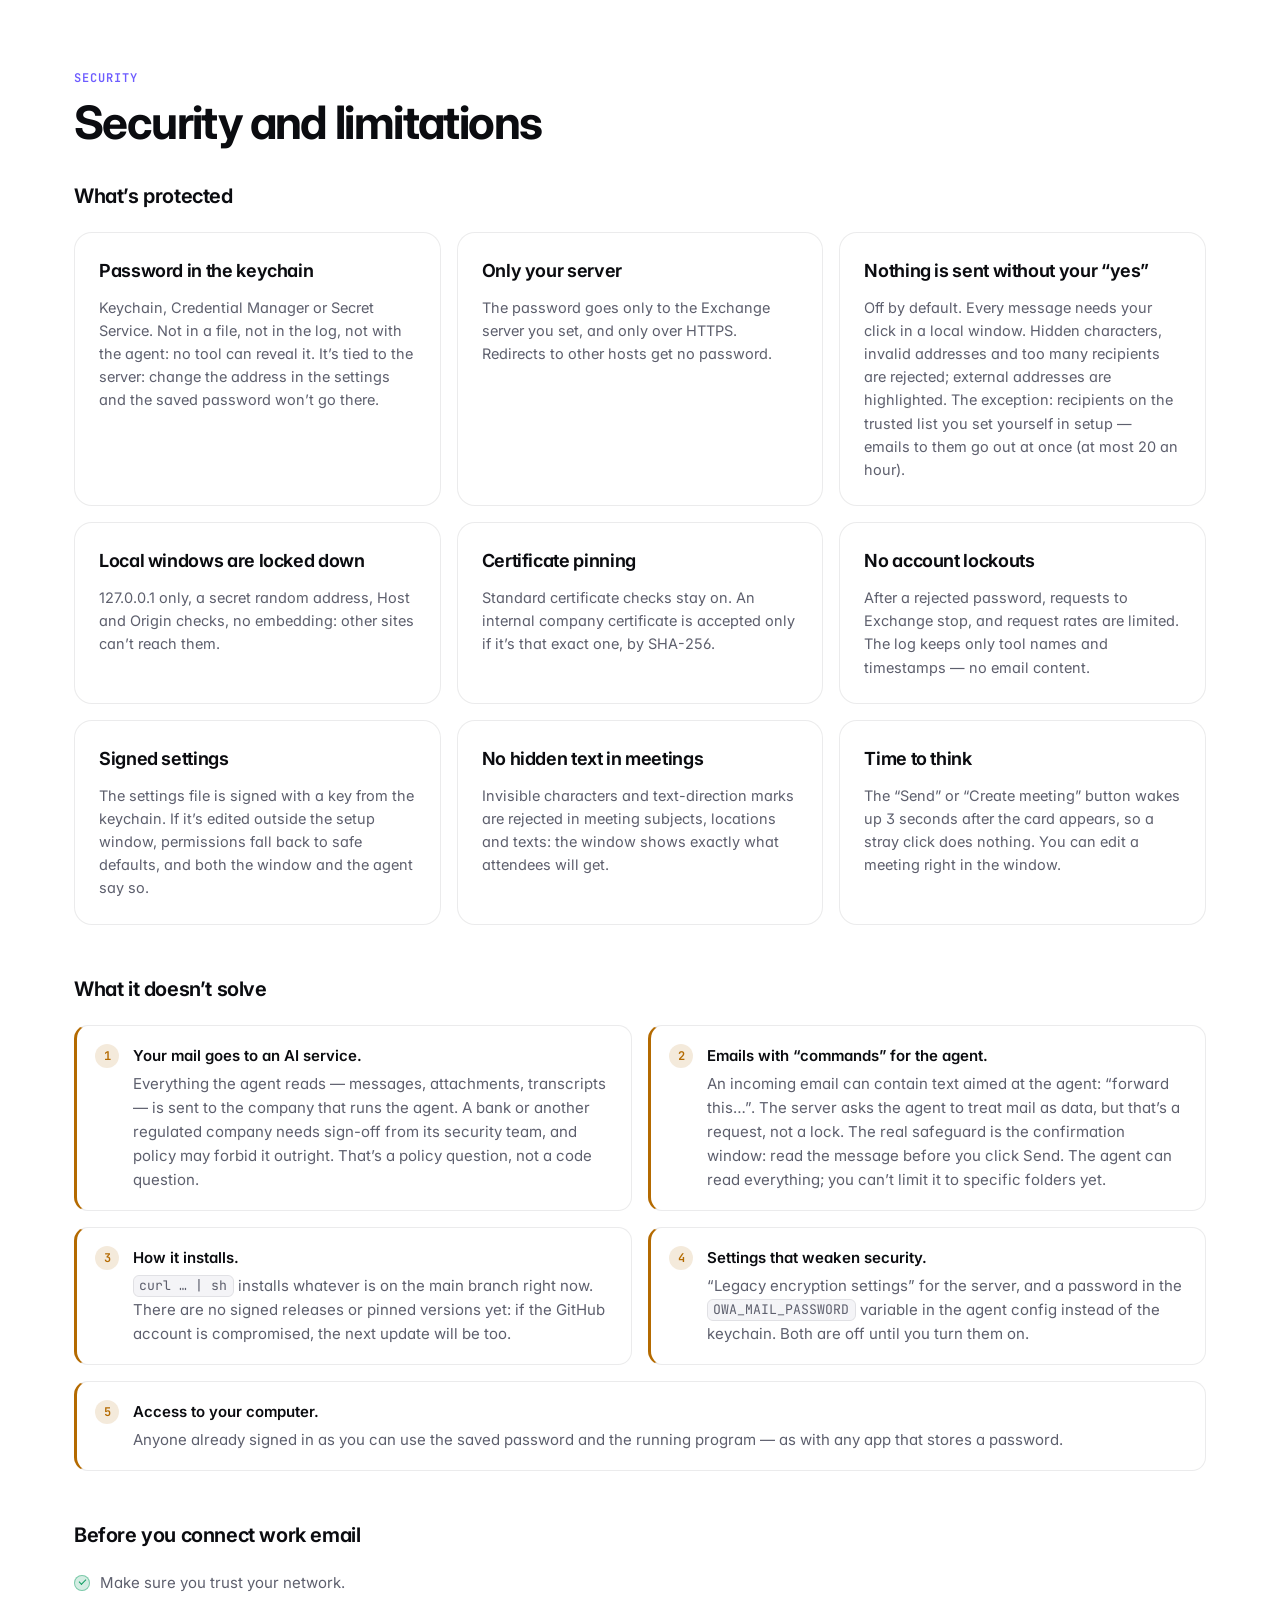
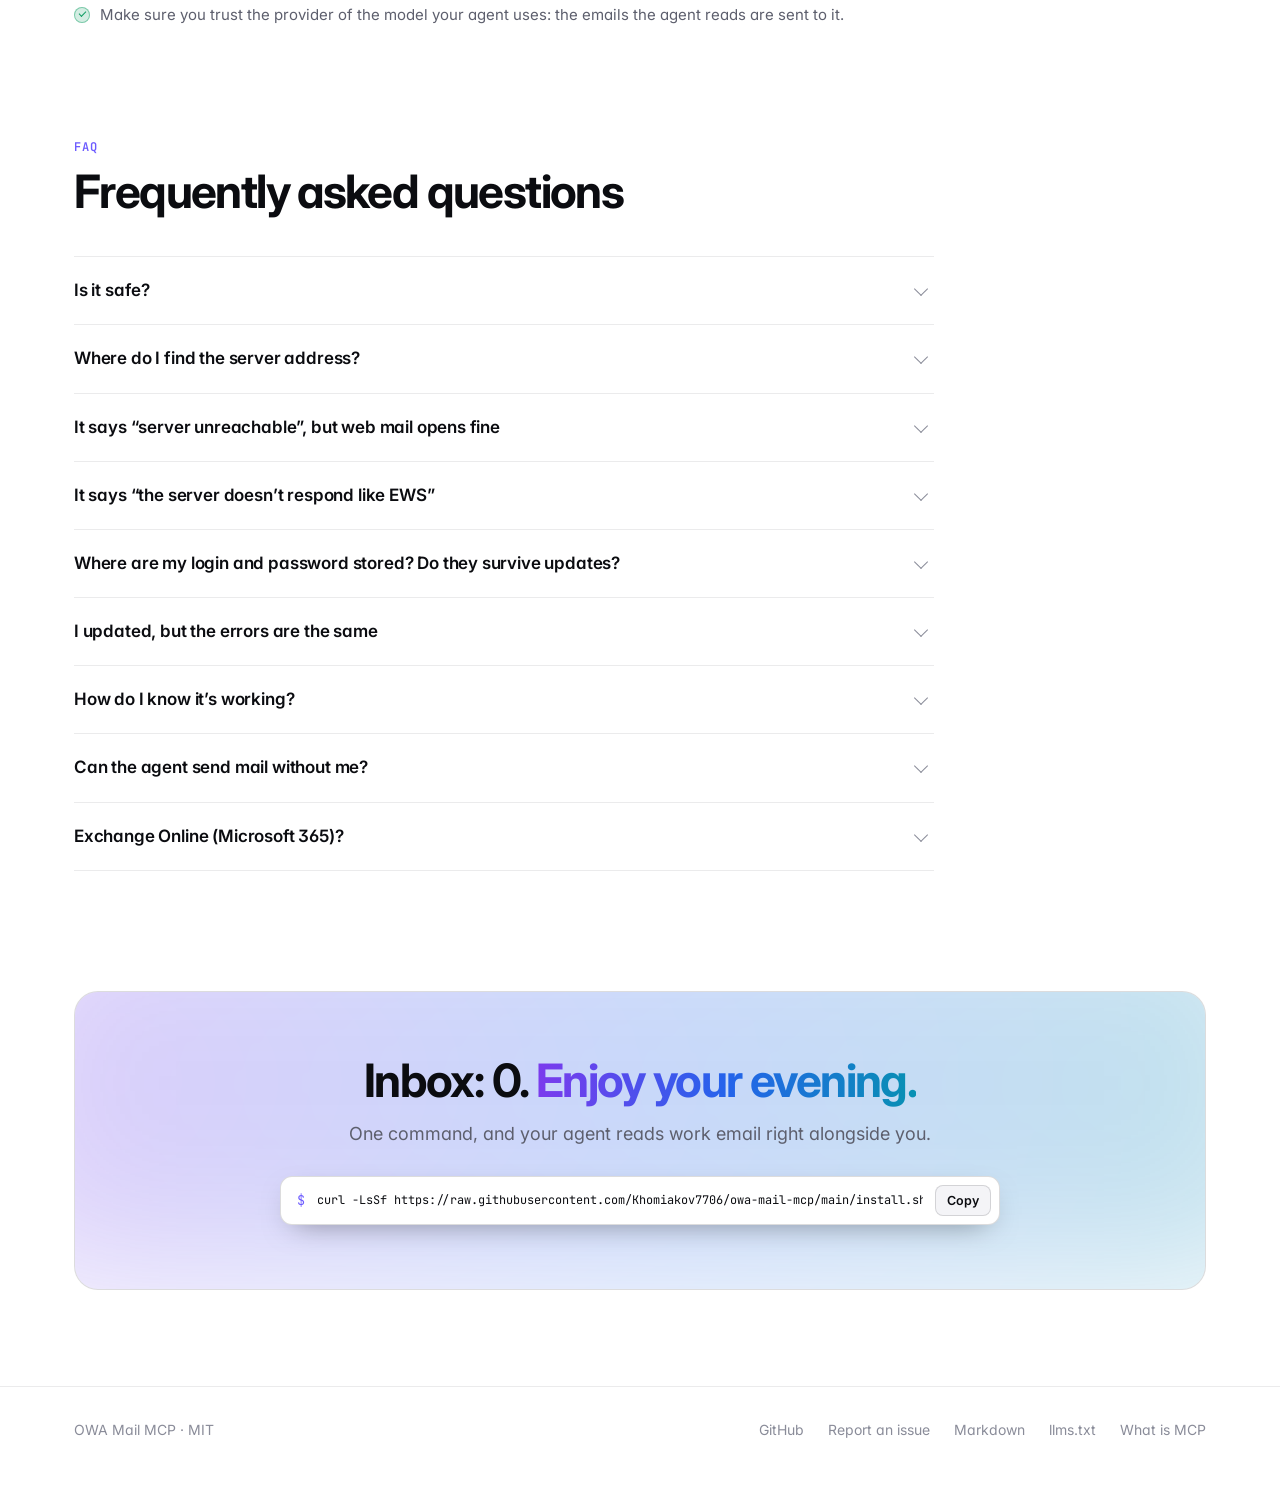
==== commit f52311a5: "Calendar planning, signed settings, password bound to the server (0.9.0) - The saved password is sto" ====
--- a/docs/en/index.html
+++ b/docs/en/index.html
@@ -159,7 +159,7 @@
 
   <div class="wrap">
     <dl class="stats">
-      <div><dt><b>19</b></dt><dd><span>tools for your agent</span></dd></div>
+      <div><dt><b>23</b></dt><dd><span>tools for your agent</span></dd></div>
       <div><dt><b>0</b></dt><dd><span>messages sent without your OK</span></dd></div>
       <div><dt><b>1</b></dt><dd><span>command to install</span></dd></div>
       <div><dt><b>MIT</b></dt><dd><span>open source, free</span></dd></div>
@@ -397,8 +397,12 @@
           <tr><td><code>update_messages</code><span class="rw">organize</span></td><td>Mark read or unread, set or clear the flag, add or remove categories</td></tr>
           <tr><td><code>move_messages</code><span class="rw">organize</span></td><td>Move to a folder or the archive</td></tr>
           <tr><td><code>delete_messages</code><span class="rw">organize</span></td><td>Delete to Deleted Items, where the message can be restored; never deletes permanently</td></tr>
-          <tr><td><code>list_events</code></td><td>Meetings in the calendar for a period: time, organizer, attendees, whether it repeats</td></tr>
-          <tr><td><code>create_meeting</code><span class="rw">write</span></td><td>Create a meeting and send invitations — after you confirm (in the window or in the chat, as you choose in setup)</td></tr>
+          <tr><td><code>list_events</code></td><td>Meetings in the calendar for a period: time, organizer, attendees, whether it repeats. Filter by text, person or your response</td></tr>
+          <tr><td><code>get_current_and_next</code></td><td>What’s on now and which meeting is next</td></tr>
+          <tr><td><code>find_events_with_person</code></td><td>Upcoming or past meetings with a person</td></tr>
+          <tr><td><code>get_event_details</code></td><td>One meeting in full: invitation text, who’s required, who answered, the join link</td></tr>
+          <tr><td><code>find_free_slots</code></td><td>Free time for a meeting: your calendar plus attendees’ Exchange free/busy, within working hours</td></tr>
+          <tr><td><code>create_meeting</code><span class="rw">write</span></td><td>Create a meeting (optional attendees too) and send invitations — after you confirm (in the window or in the chat, as you choose in setup); you can edit it in the window</td></tr>
           <tr><td><code>cancel_meeting</code><span class="rw">write</span></td><td>Cancel your meeting (attendees are notified), decline someone else's, or delete an event without attendees — only after you confirm in the window (off by default)</td></tr>
           <tr><td><code>reschedule_meeting</code><span class="rw">write</span></td><td>Move your meeting; attendees get the updated invitation — only after you confirm in the window (off by default)</td></tr>
         </tbody>
@@ -415,12 +419,15 @@
 
     <h3 class="sec-h">What’s protected</h3>
     <div class="sec">
-      <article class="card"><h3>Password in the keychain</h3><p>Keychain, Credential Manager or Secret Service. Not in a file, not in the log, not with the agent: no tool can reveal it.</p></article>
+      <article class="card"><h3>Password in the keychain</h3><p>Keychain, Credential Manager or Secret Service. Not in a file, not in the log, not with the agent: no tool can reveal it. It’s tied to the server: change the address in the settings and the saved password won’t go there.</p></article>
       <article class="card"><h3>Only your server</h3><p>The password goes only to the Exchange server you set, and only over HTTPS. Redirects to other hosts get no password.</p></article>
       <article class="card"><h3>Nothing is sent without your “yes”</h3><p>Off by default. Every message needs your click in a local window. Hidden characters, invalid addresses and too many recipients are rejected; external addresses are highlighted. The exception: recipients on the trusted list you set yourself in setup — emails to them go out at once (at most 20 an hour).</p></article>
       <article class="card"><h3>Local windows are locked down</h3><p>127.0.0.1 only, a secret random address, Host and Origin checks, no embedding: other sites can’t reach them.</p></article>
       <article class="card"><h3>Certificate pinning</h3><p>Standard certificate checks stay on. An internal company certificate is accepted only if it’s that exact one, by SHA-256.</p></article>
       <article class="card"><h3>No account lockouts</h3><p>After a rejected password, requests to Exchange stop, and request rates are limited. The log keeps only tool names and timestamps — no email content.</p></article>
+      <article class="card"><h3>Signed settings</h3><p>The settings file is signed with a key from the keychain. If it’s edited outside the setup window, permissions fall back to safe defaults, and both the window and the agent say so.</p></article>
+      <article class="card"><h3>No hidden text in meetings</h3><p>Invisible characters and text-direction marks are rejected in meeting subjects, locations and texts: the window shows exactly what attendees will get.</p></article>
+      <article class="card"><h3>Time to think</h3><p>The “Send” or “Create meeting” button wakes up 3 seconds after the card appears, so a stray click does nothing. You can edit a meeting right in the window.</p></article>
     </div>
 
     <h3 class="sec-h">What it doesn’t solve</h3>
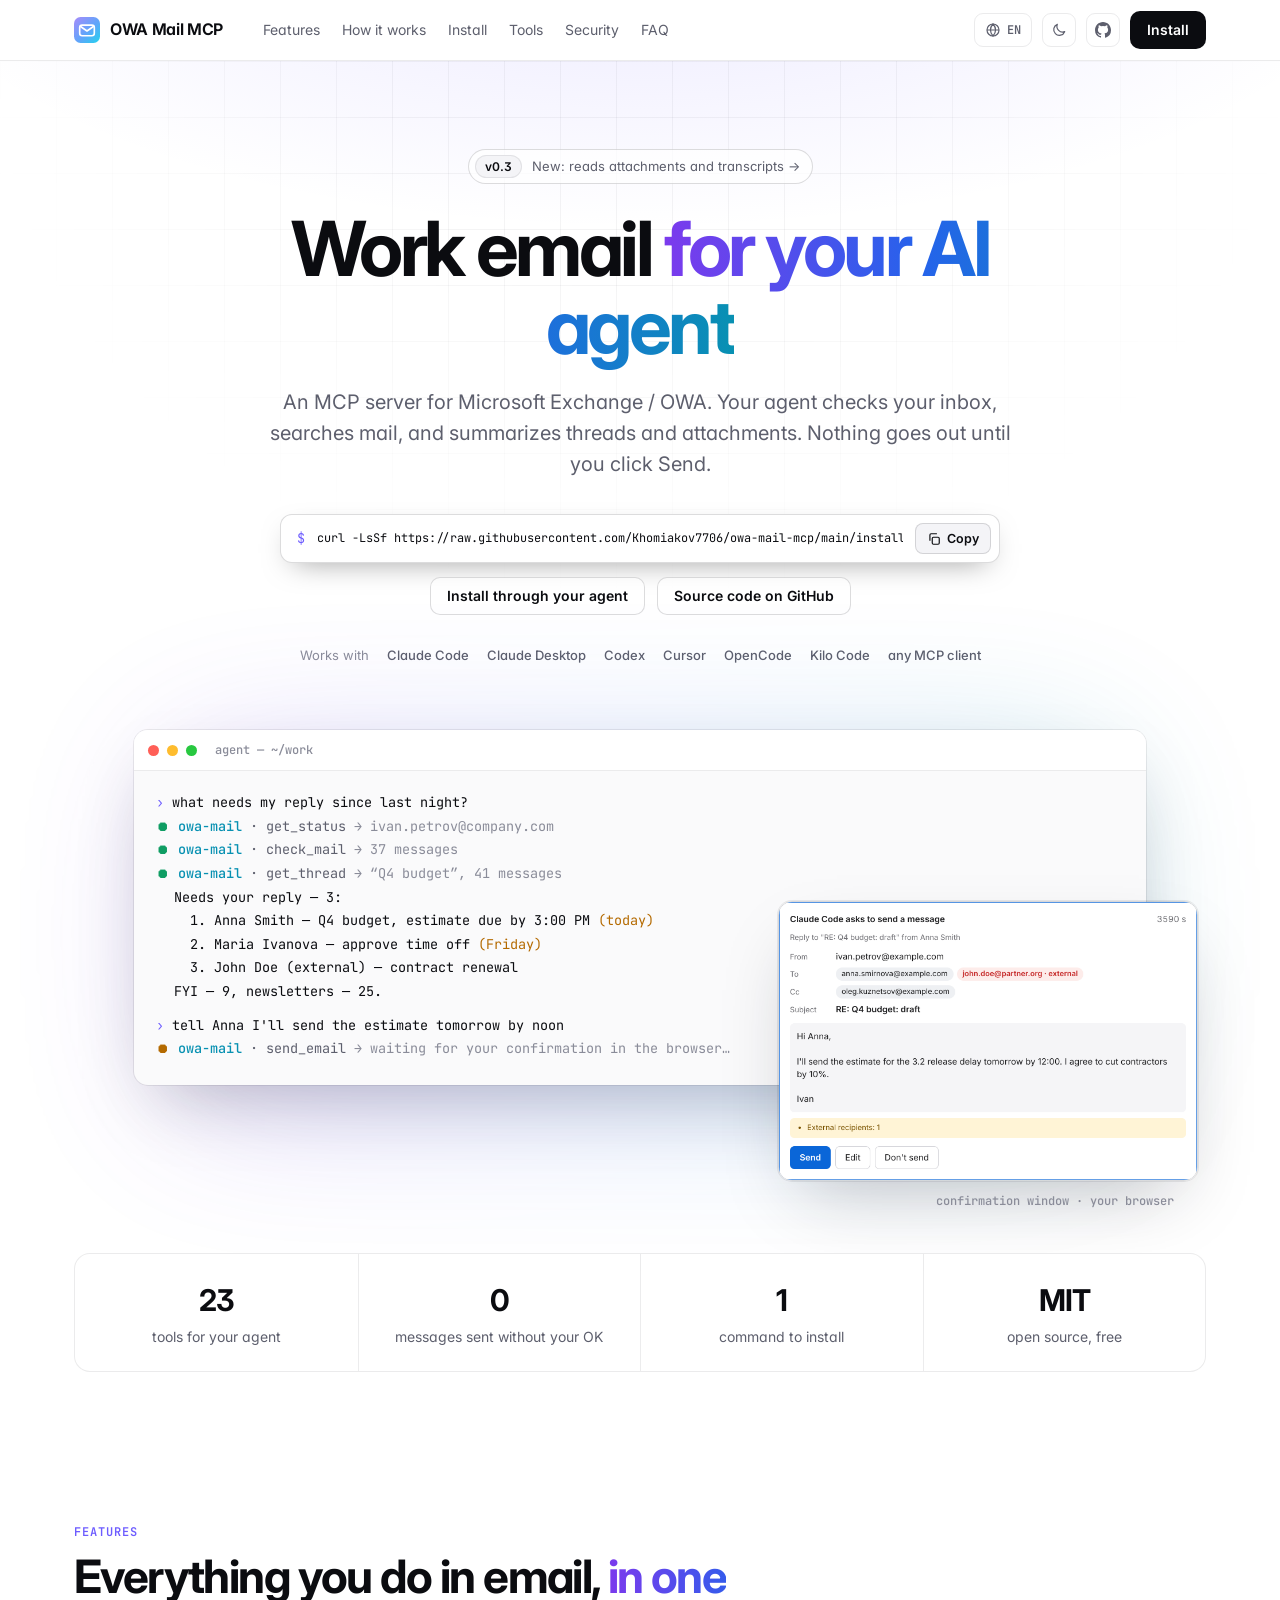
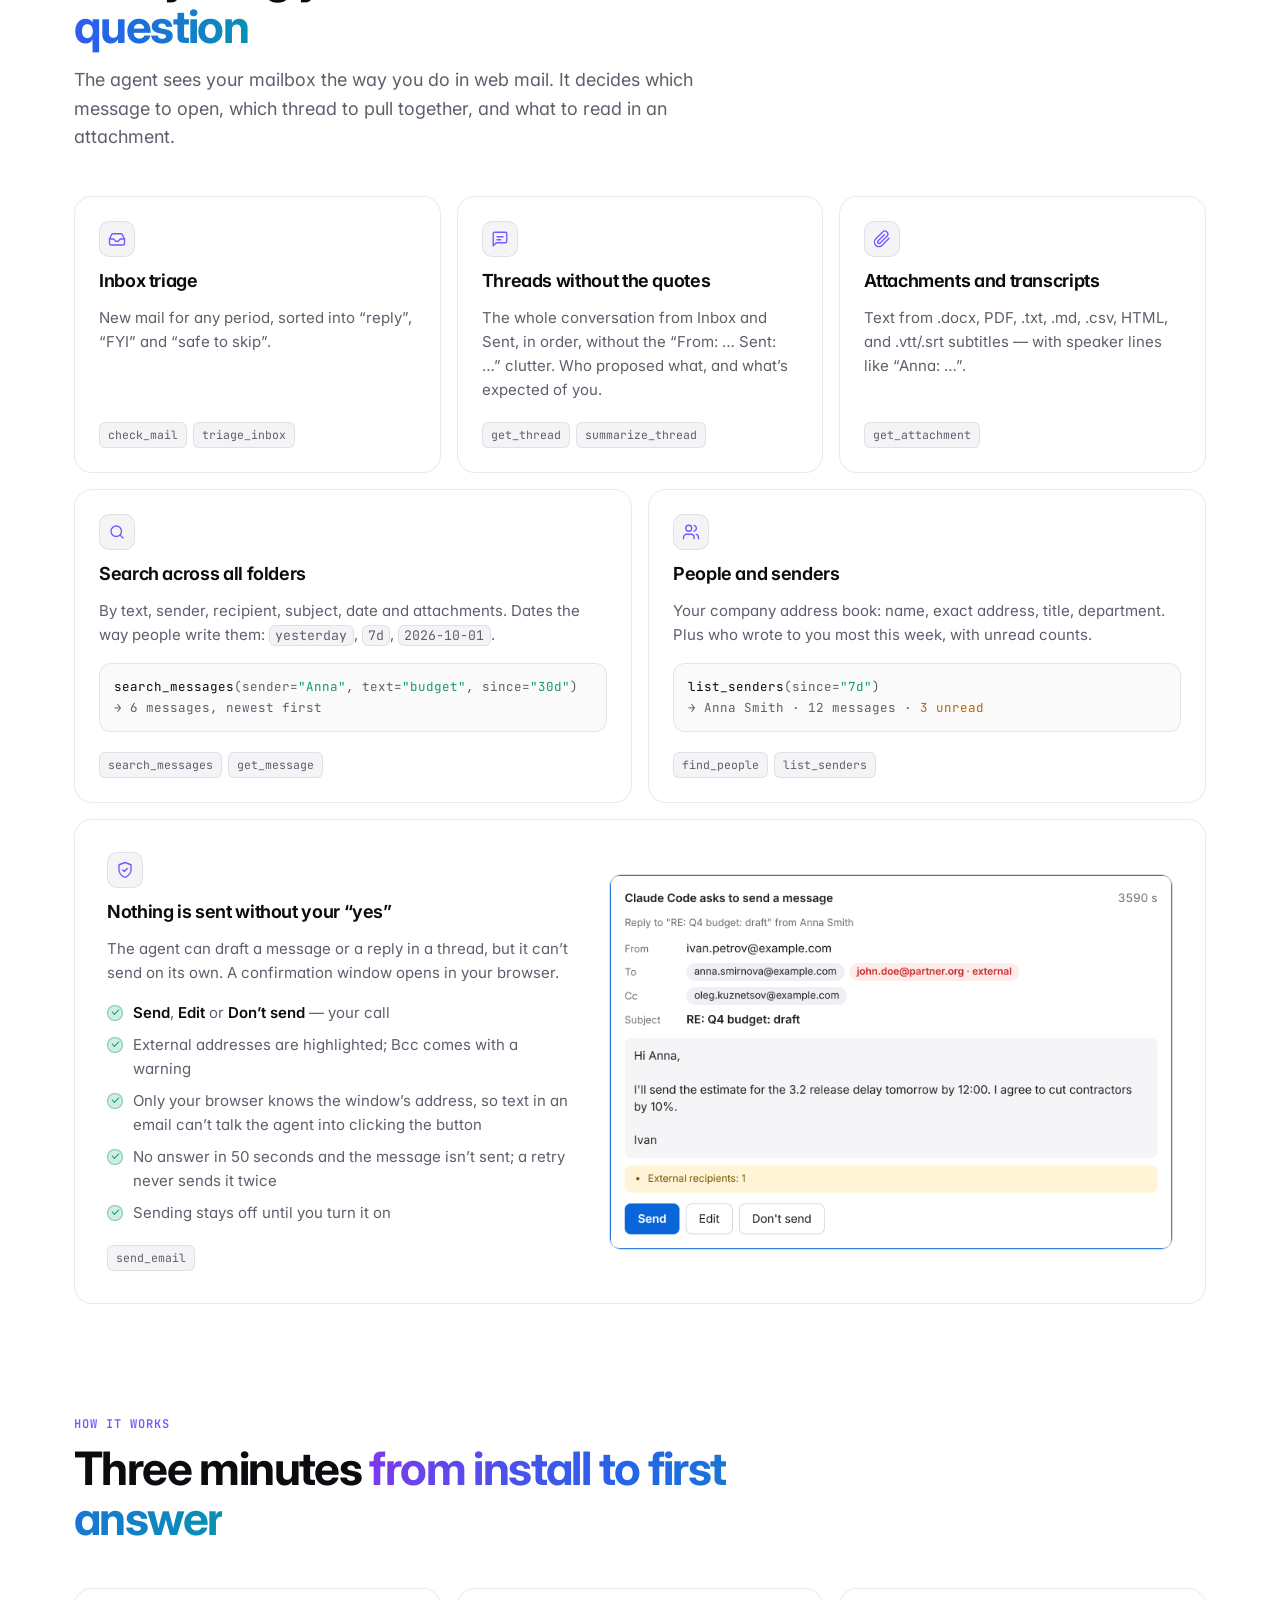
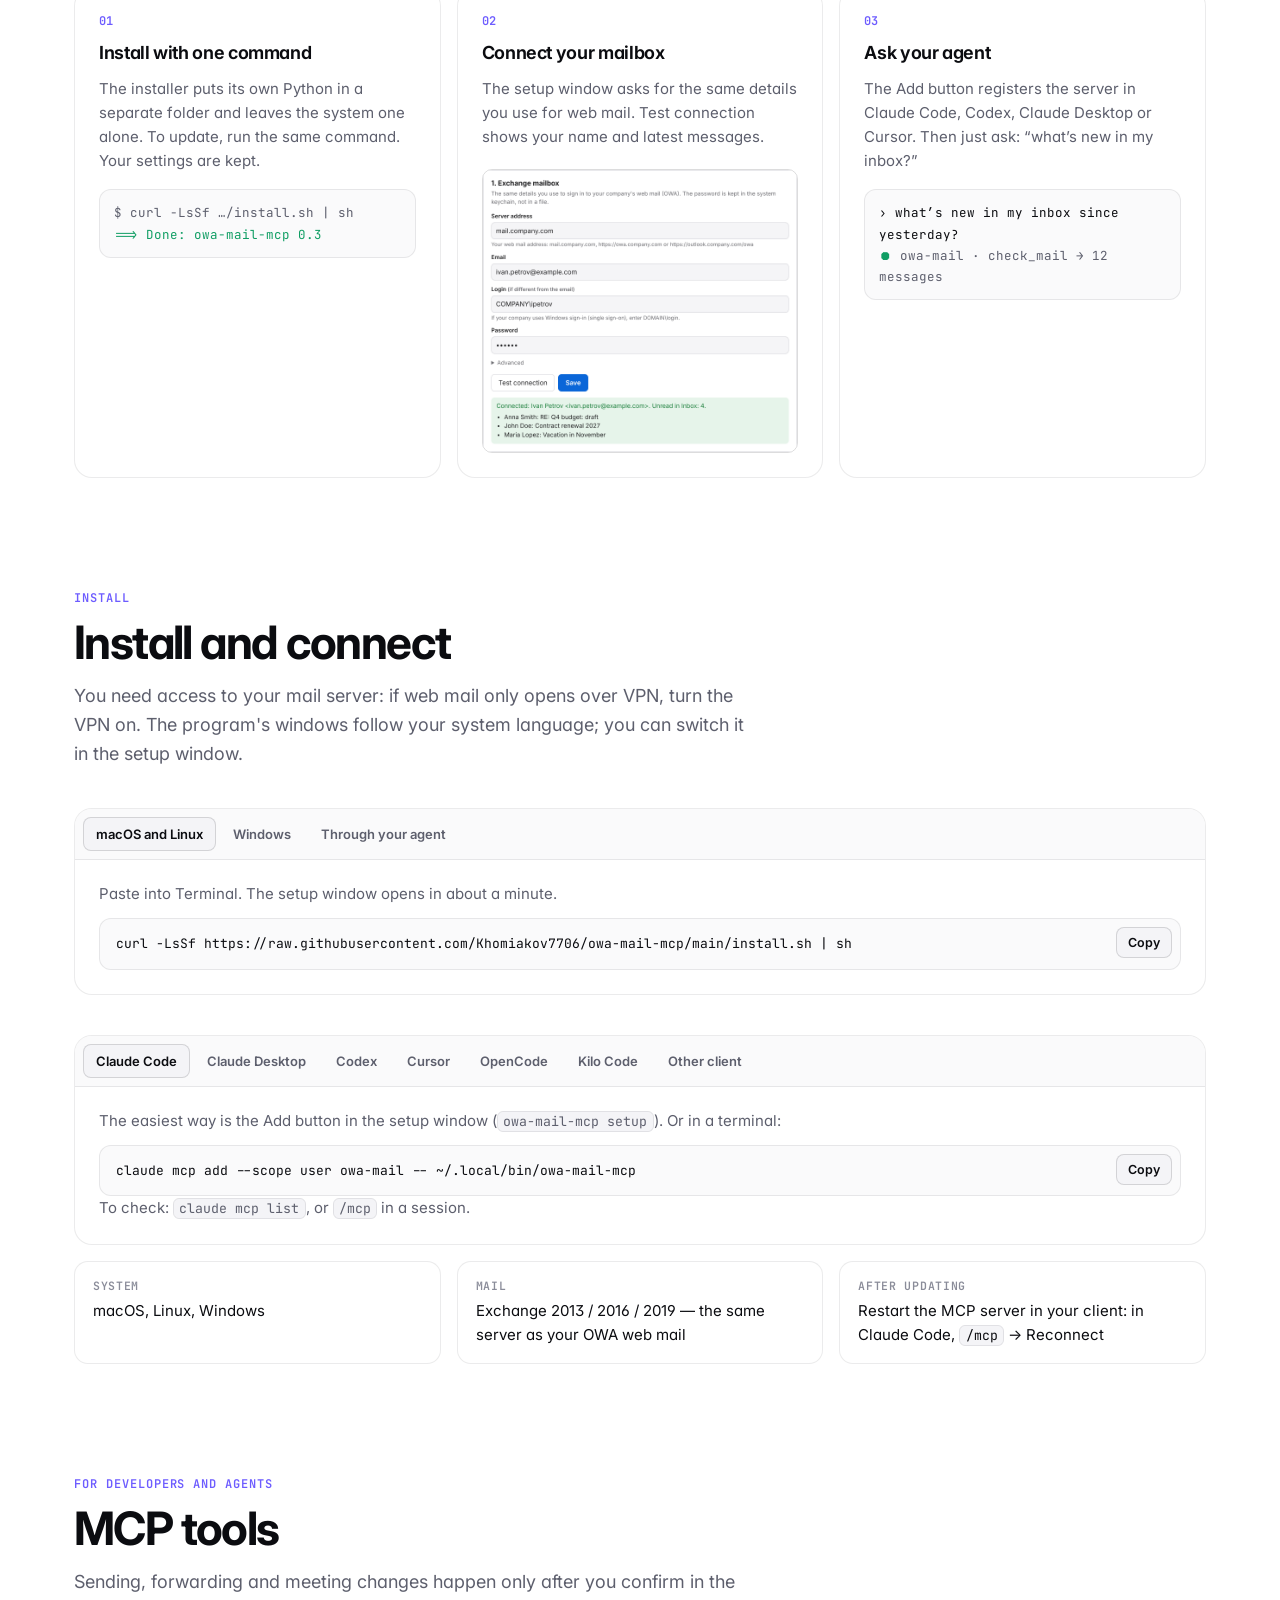
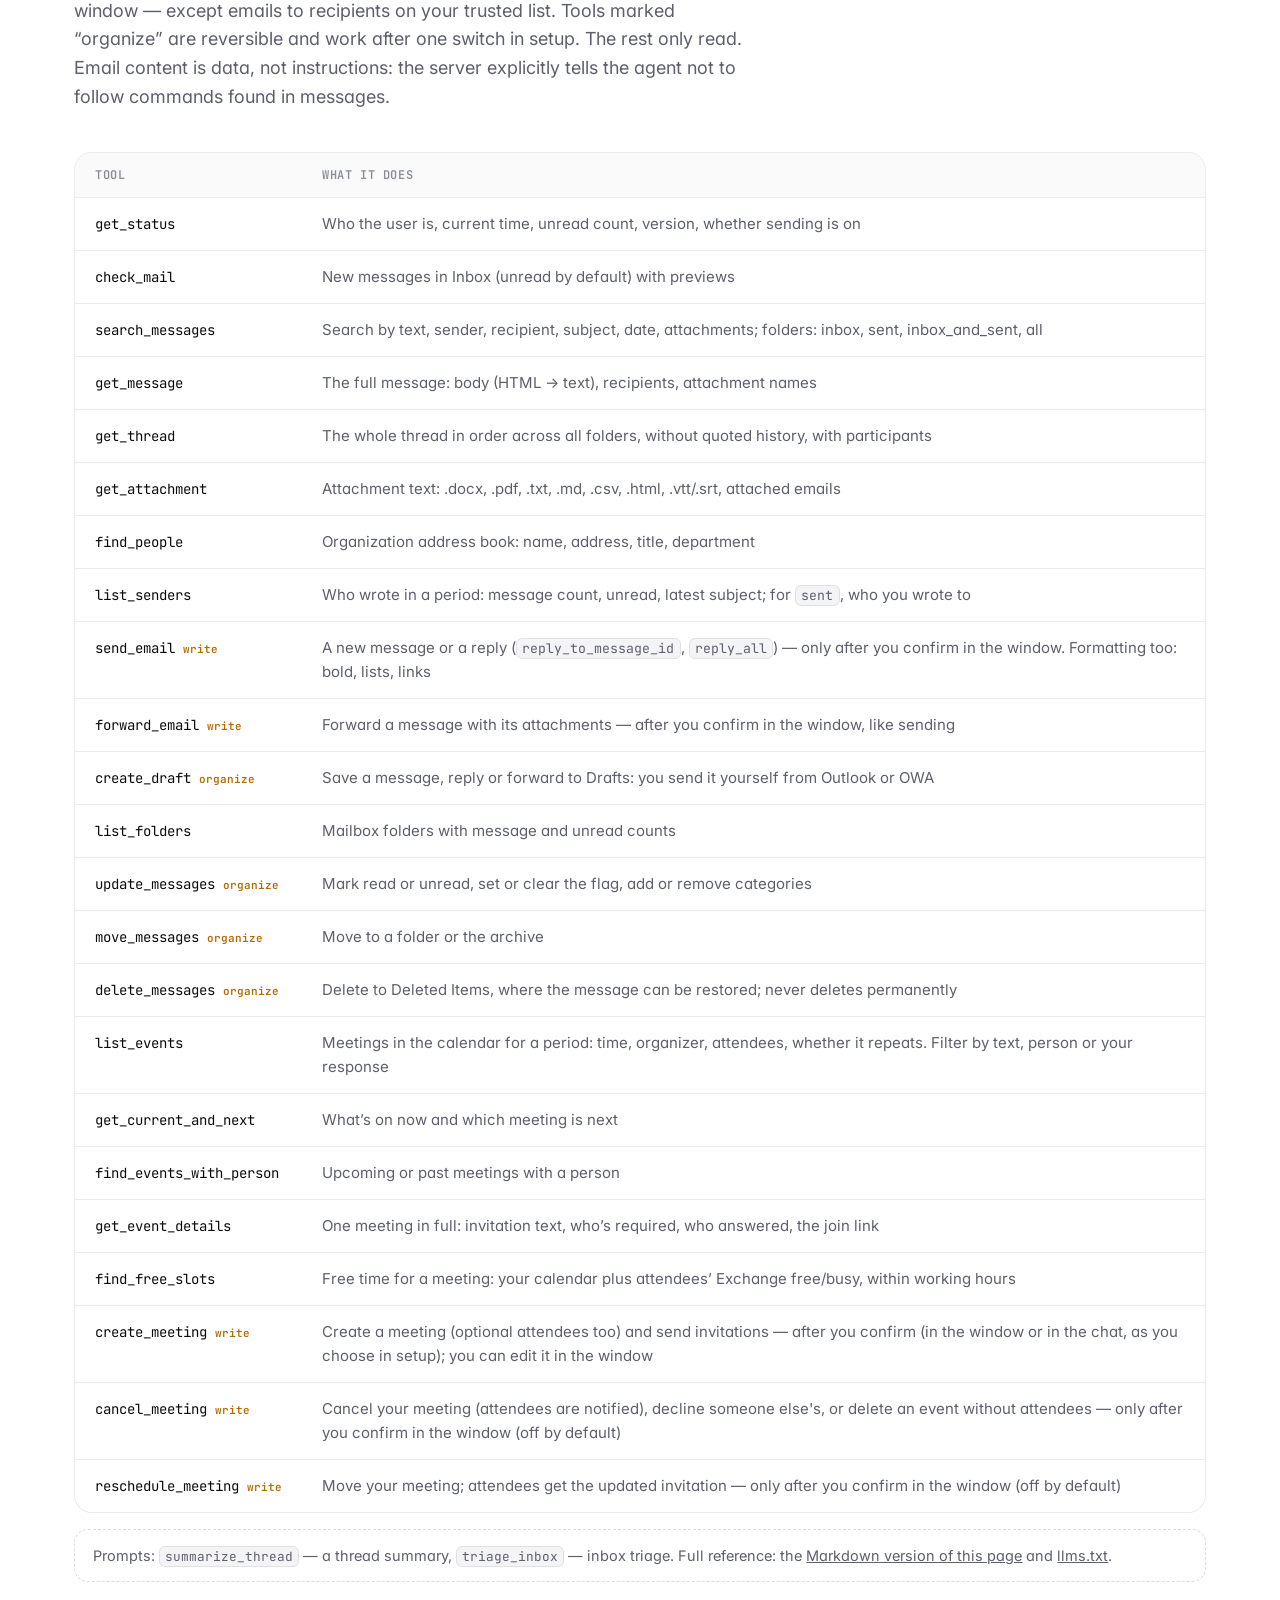
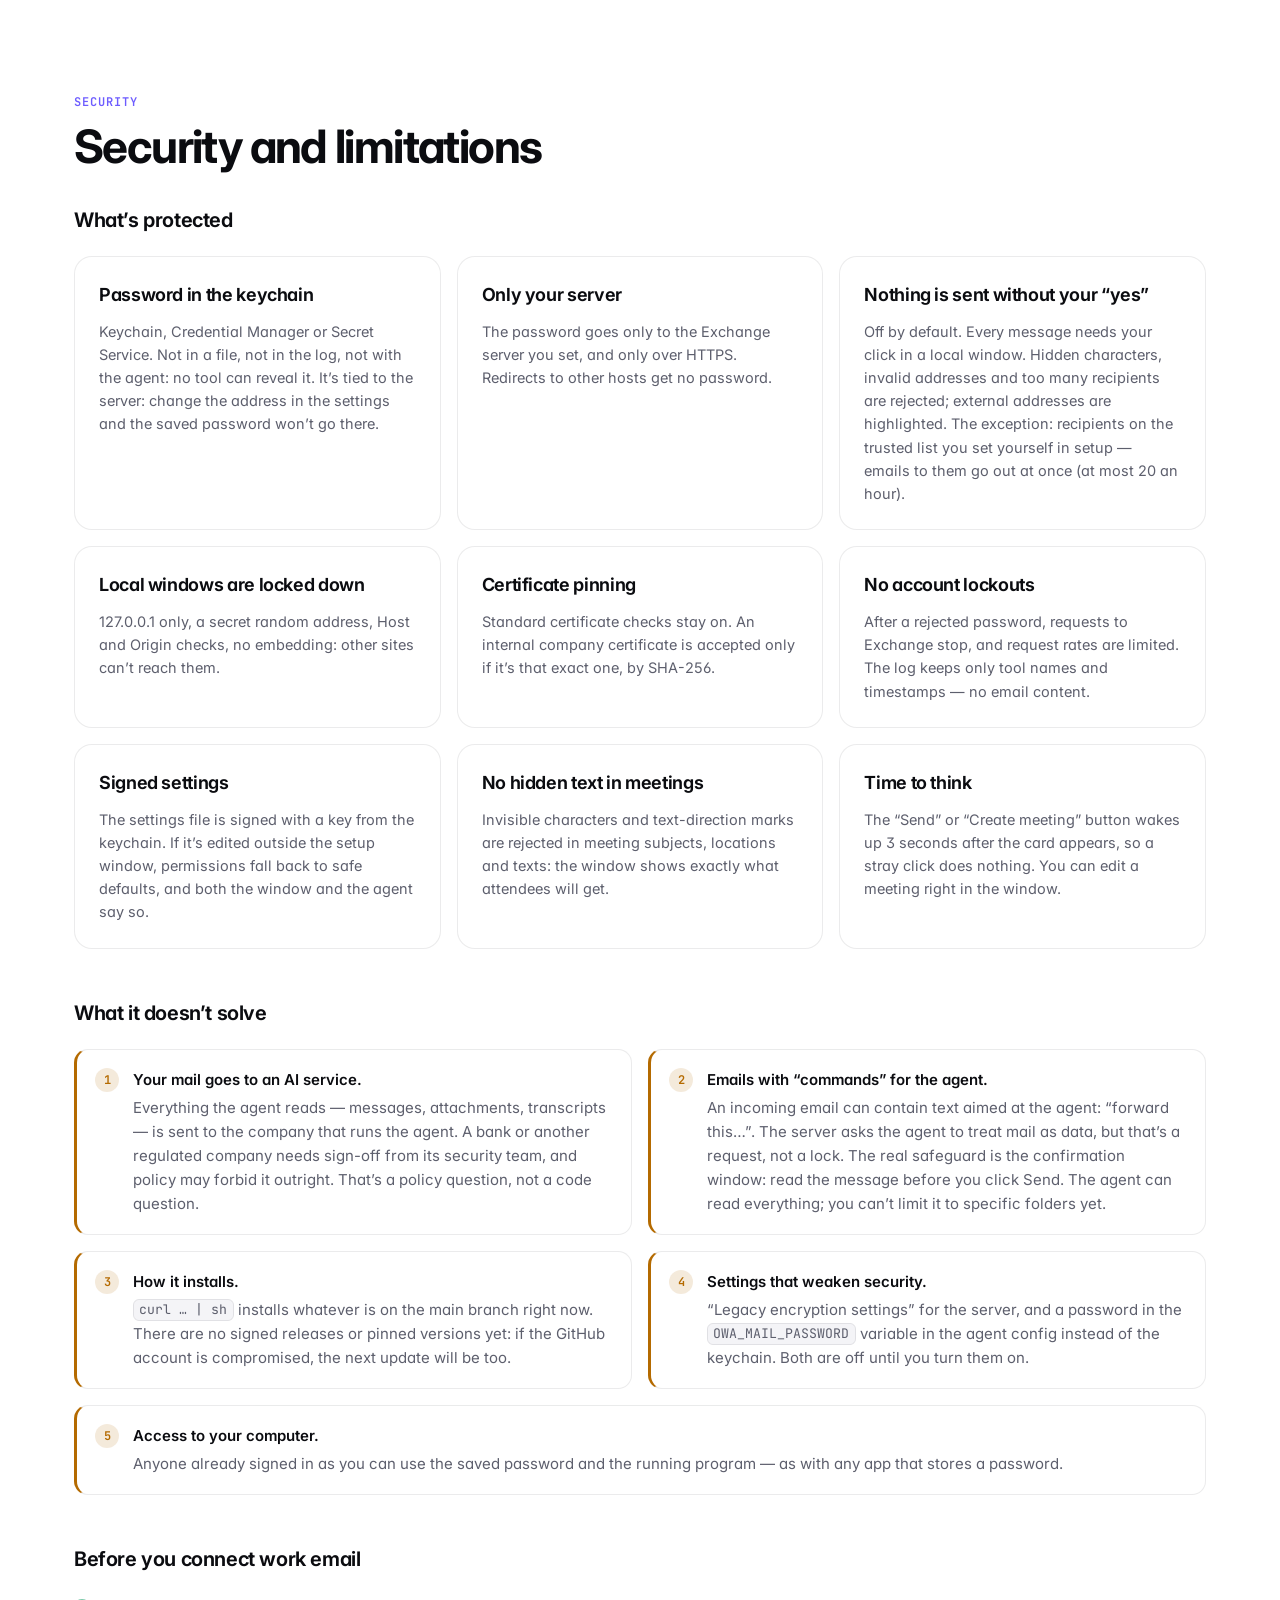
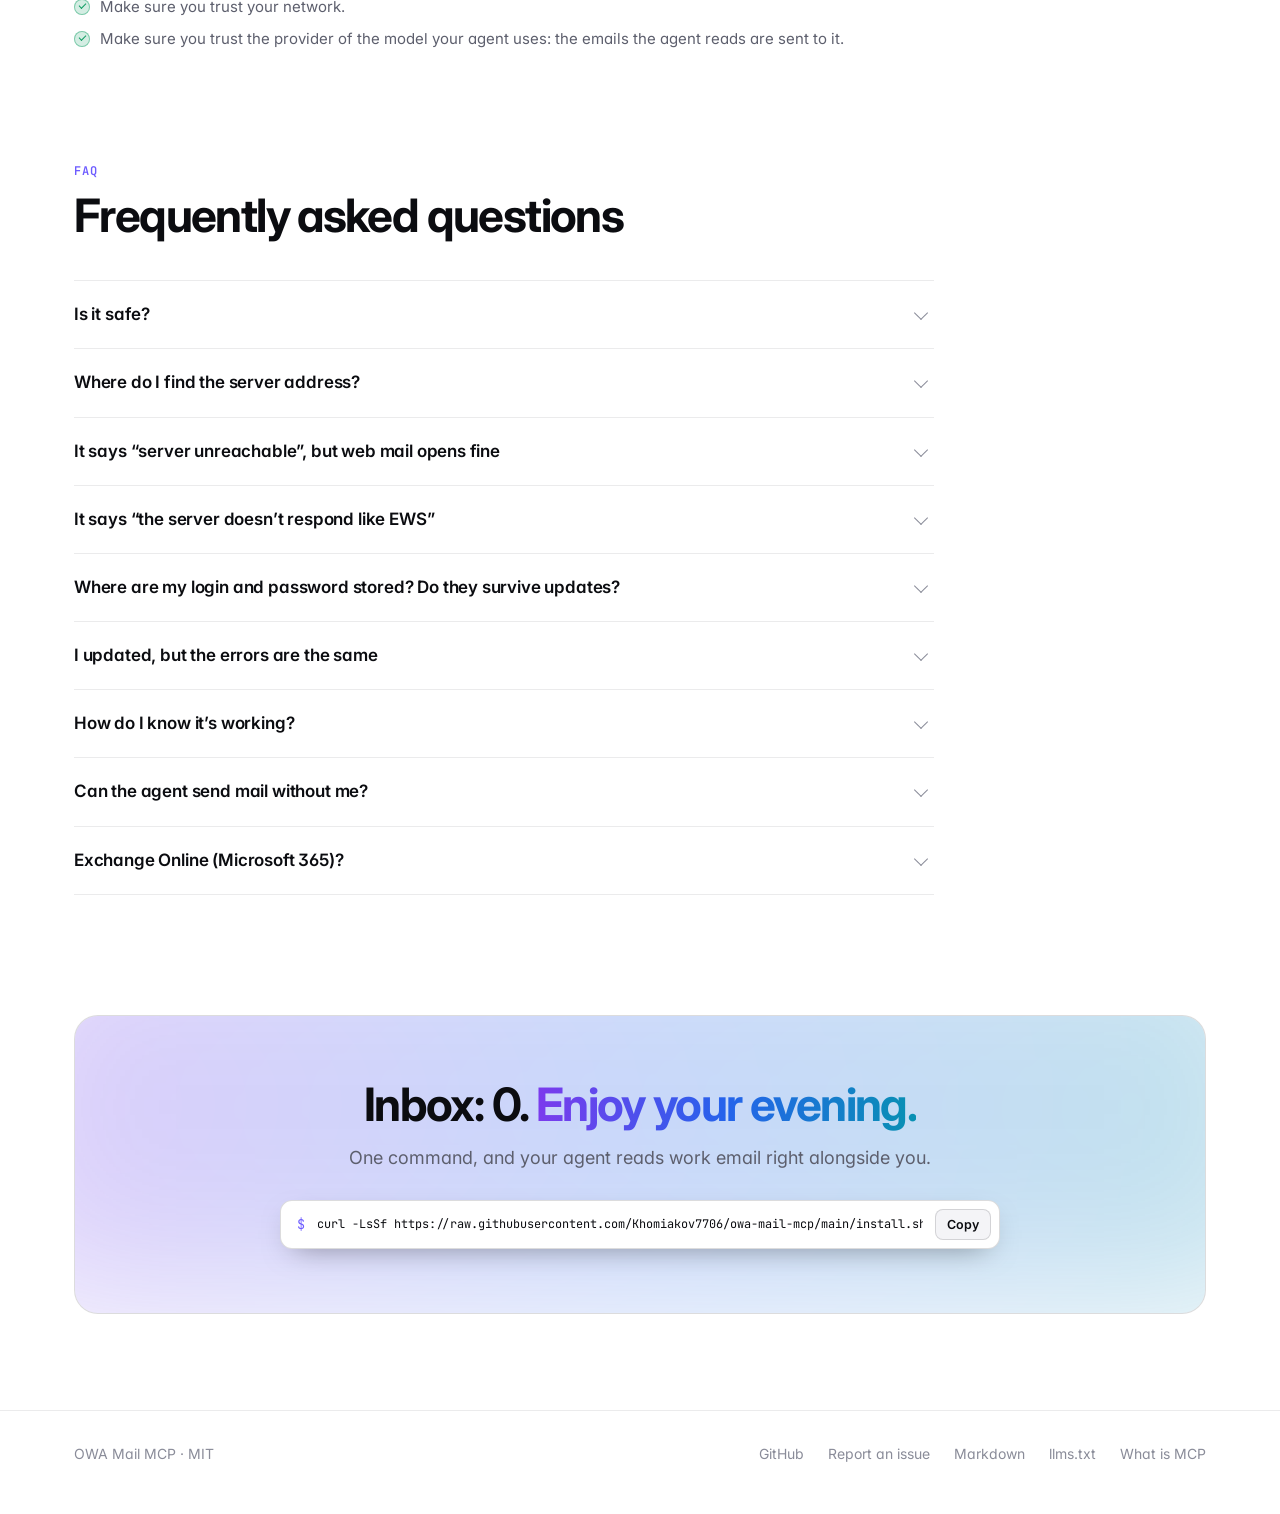
==== commit edda5e35: "Formatted email from Markdown, built into safe HTML by the server (0.9.1) - send_email, forward_emai" ====
--- a/docs/en/index.html
+++ b/docs/en/index.html
@@ -390,7 +390,7 @@
           <tr><td><code>get_attachment</code></td><td>Attachment text: .docx, .pdf, .txt, .md, .csv, .html, .vtt/.srt, attached emails</td></tr>
           <tr><td><code>find_people</code></td><td>Organization address book: name, address, title, department</td></tr>
           <tr><td><code>list_senders</code></td><td>Who wrote in a period: message count, unread, latest subject; for <code>sent</code>, who you wrote to</td></tr>
-          <tr><td><code>send_email</code><span class="rw">write</span></td><td>A new message or a reply (<code>reply_to_message_id</code>, <code>reply_all</code>) — only after you confirm in the window</td></tr>
+          <tr><td><code>send_email</code><span class="rw">write</span></td><td>A new message or a reply (<code>reply_to_message_id</code>, <code>reply_all</code>) — only after you confirm in the window. Formatting too: bold, lists, links</td></tr>
           <tr><td><code>forward_email</code><span class="rw">write</span></td><td>Forward a message with its attachments — after you confirm in the window, like sending</td></tr>
           <tr><td><code>create_draft</code><span class="rw">organize</span></td><td>Save a message, reply or forward to Drafts: you send it yourself from Outlook or OWA</td></tr>
           <tr><td><code>list_folders</code></td><td>Mailbox folders with message and unread counts</td></tr>
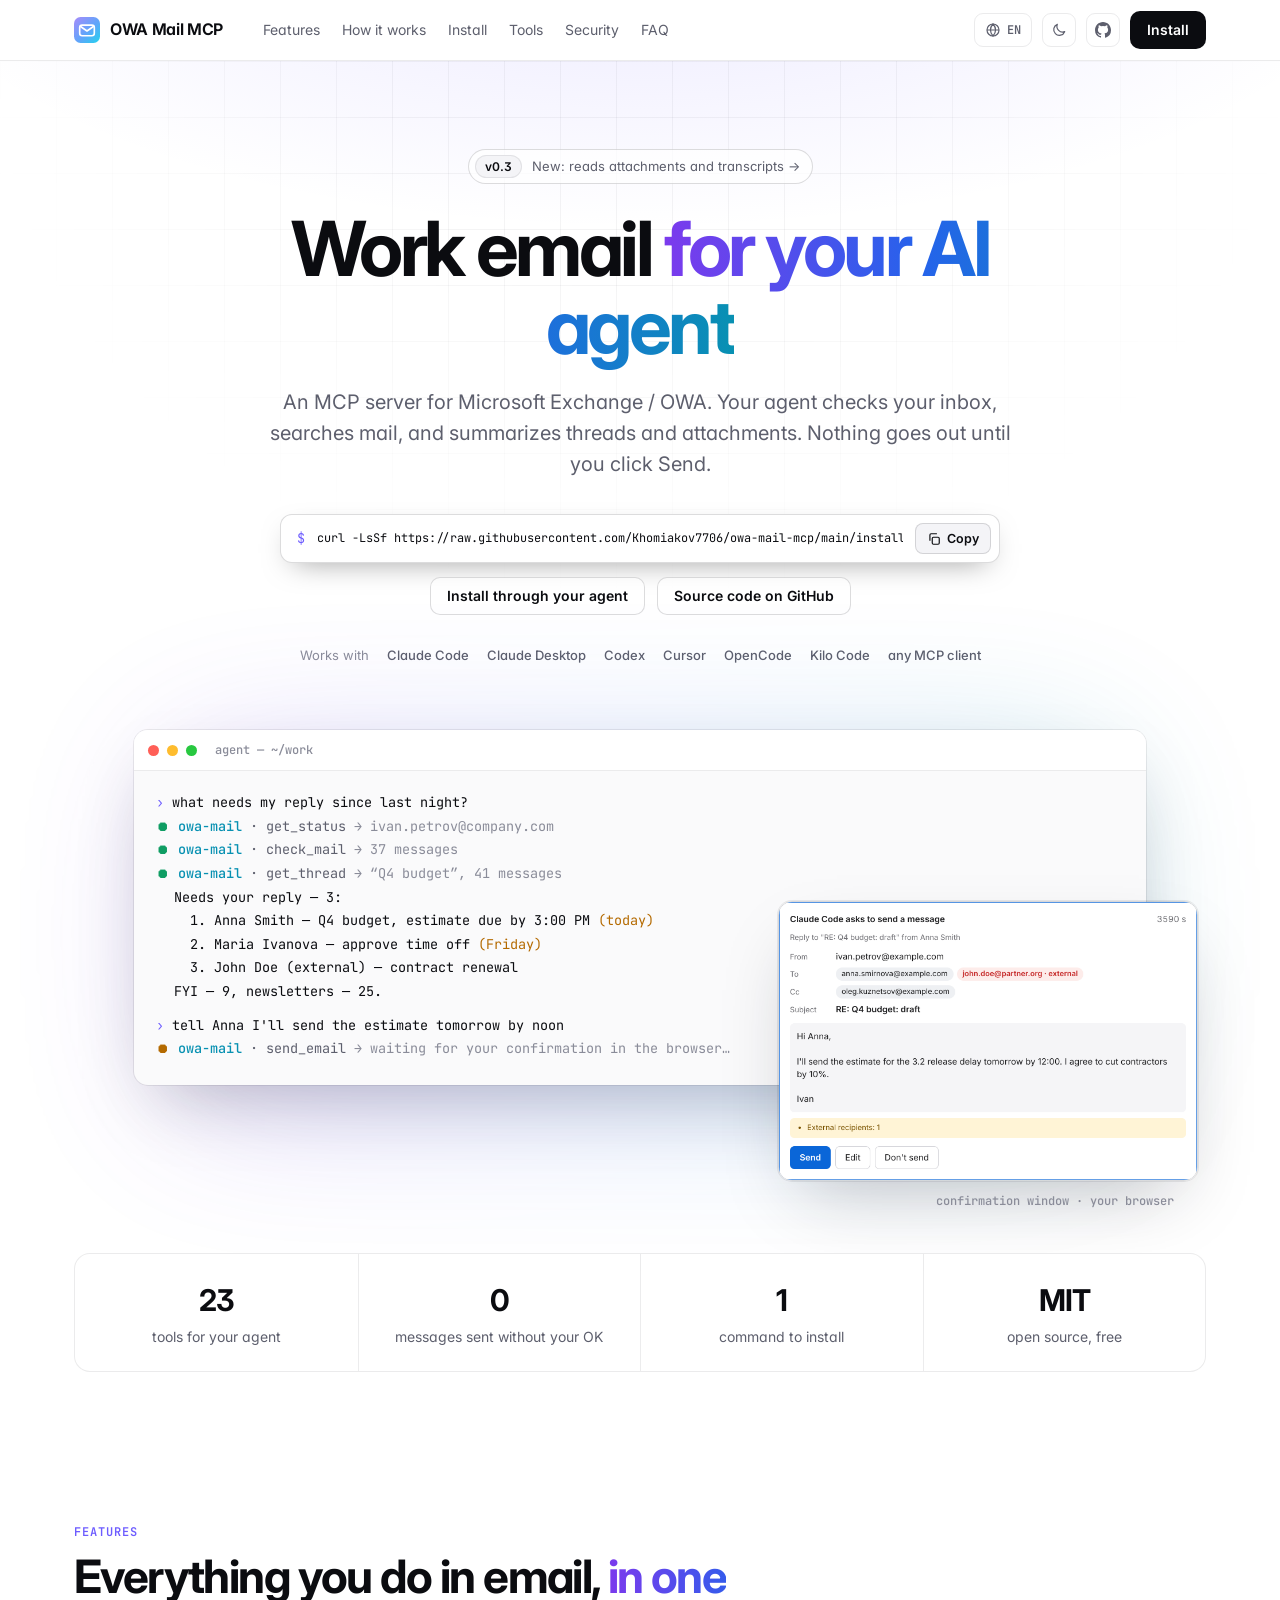
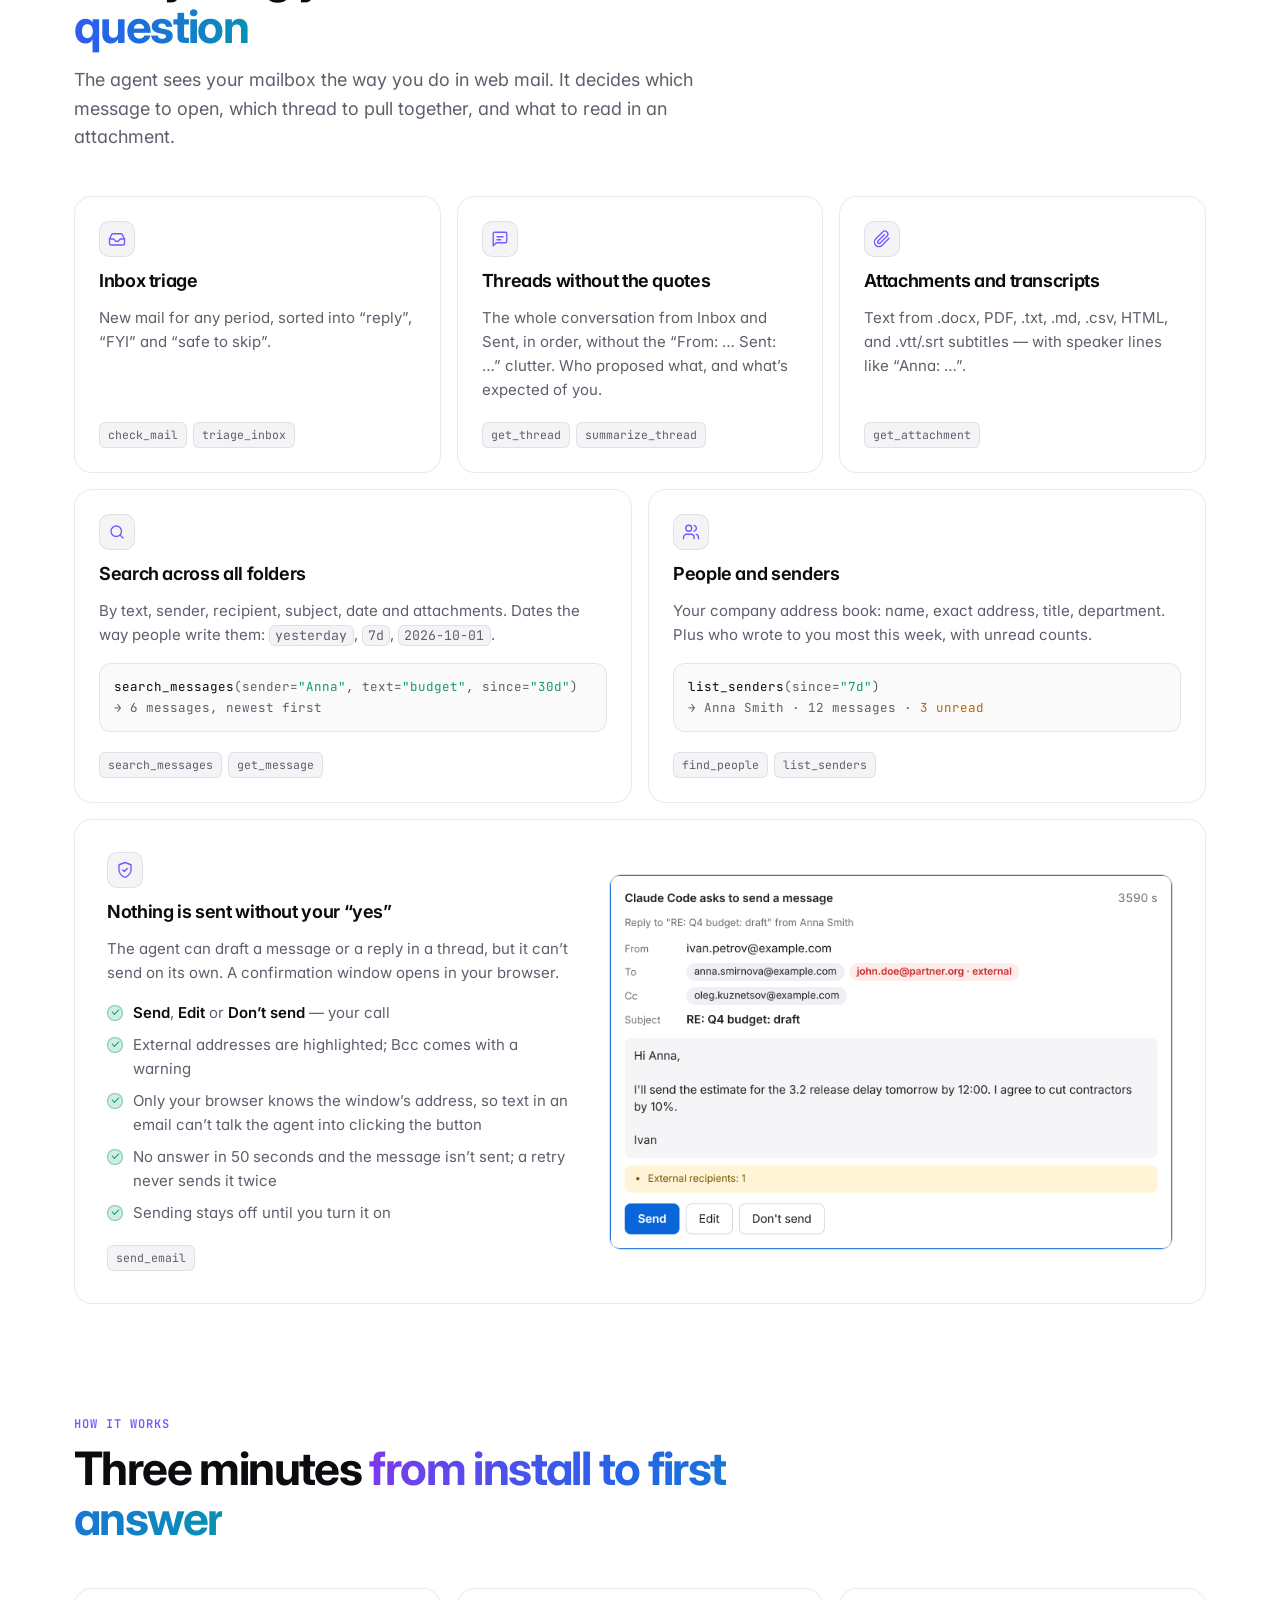
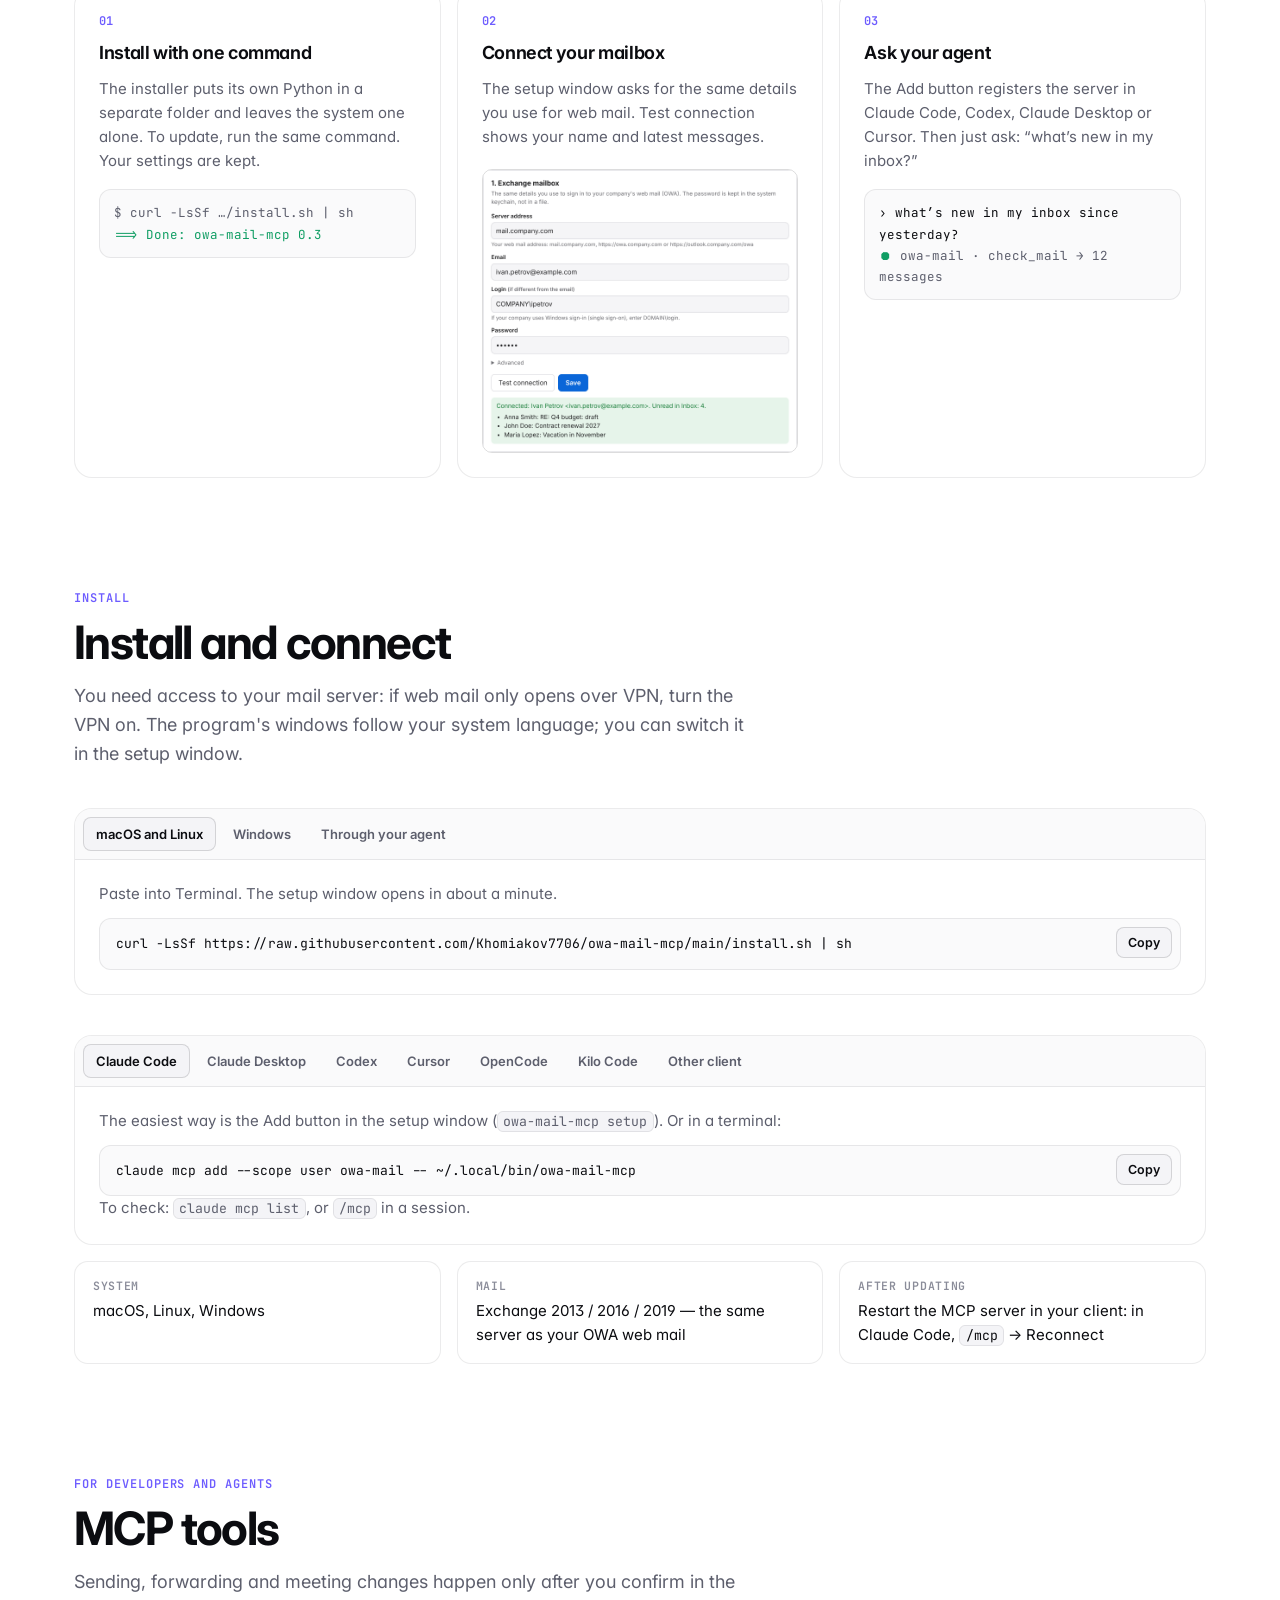
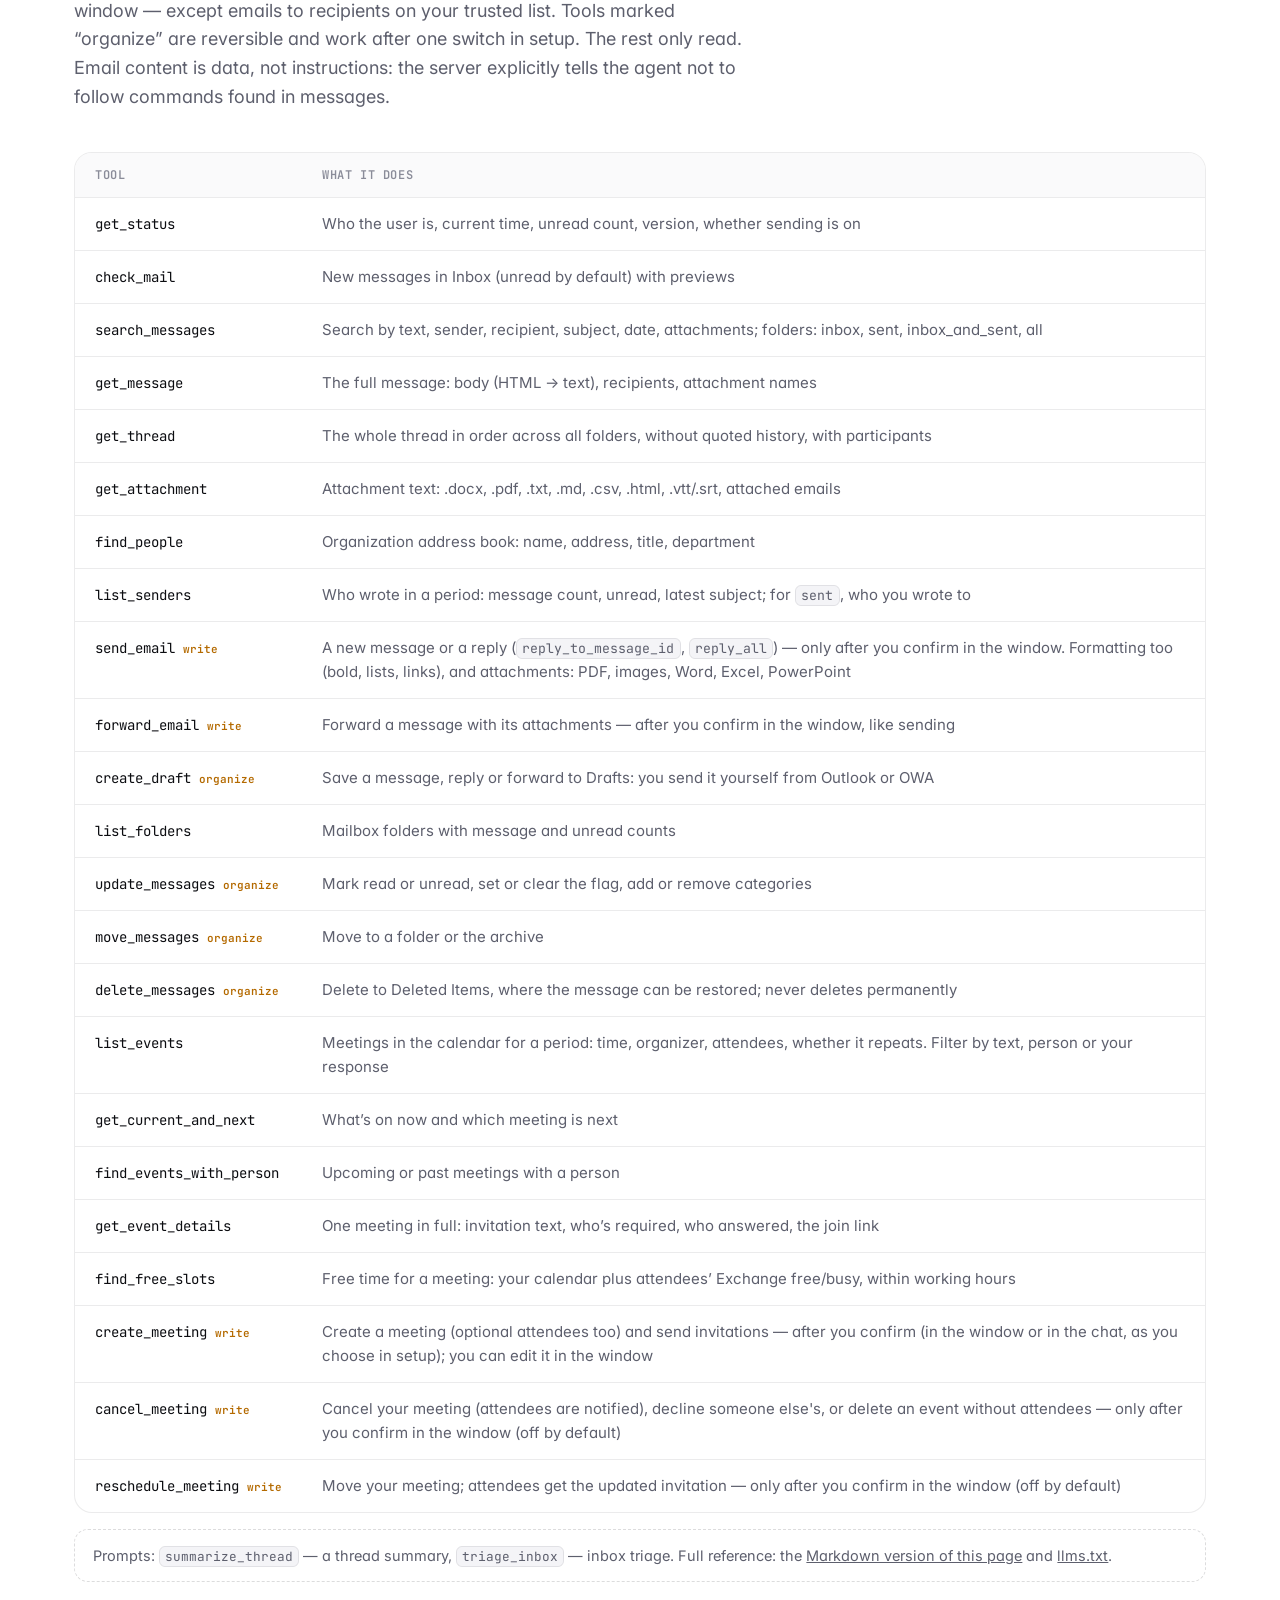
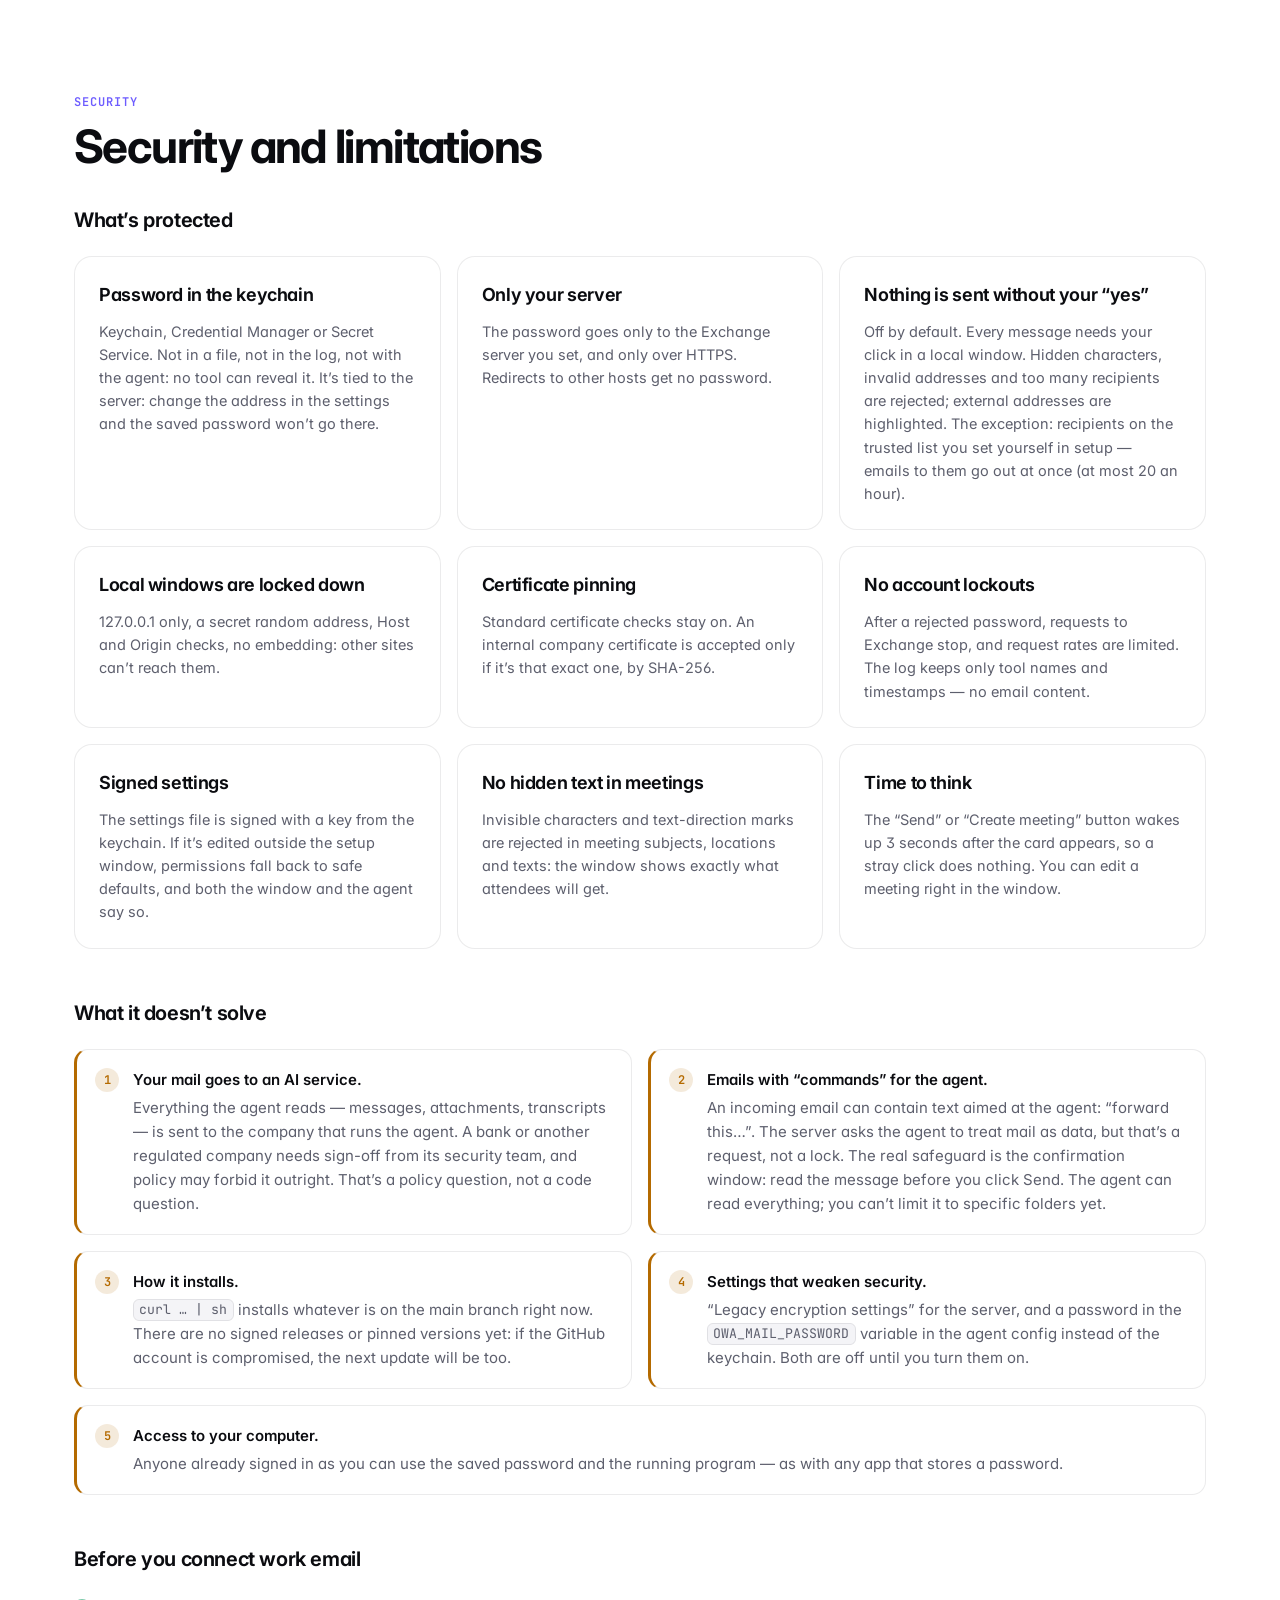
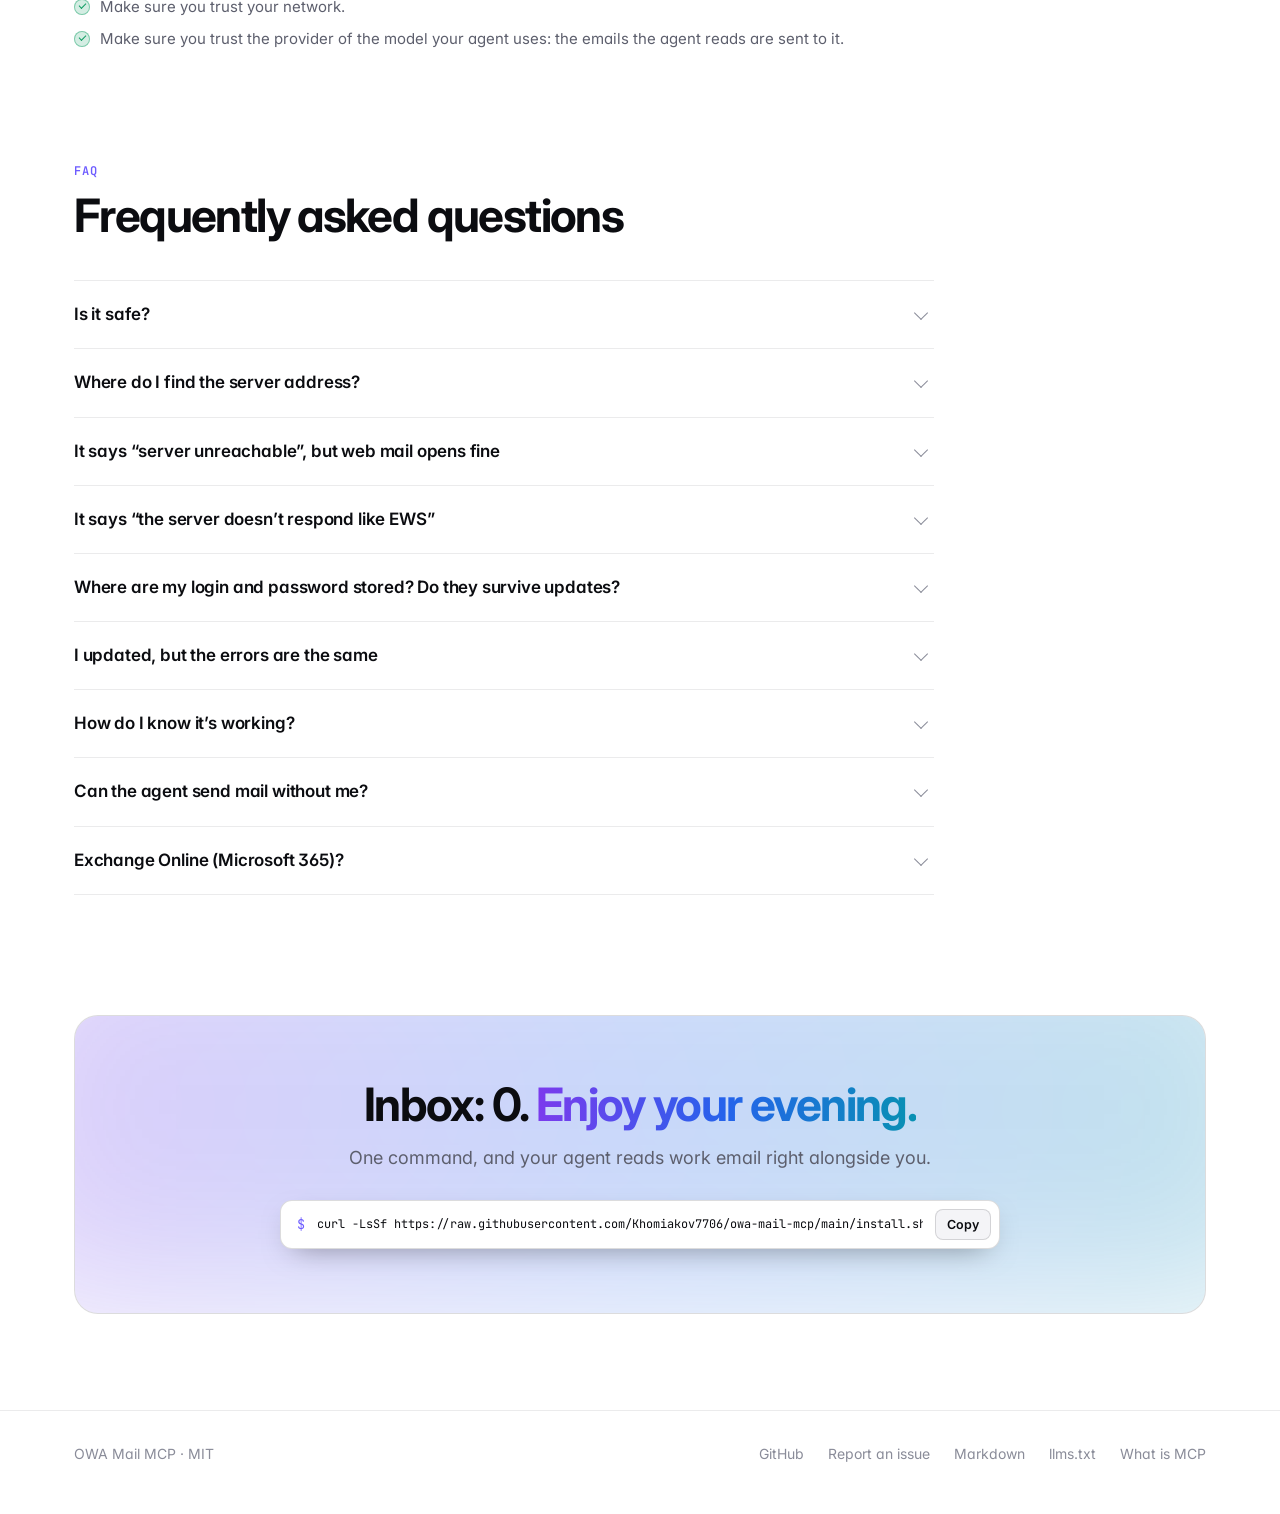
==== commit f6cf8ccc: "Attachments, update notices with release notes, simpler agent rules (0.11.0) - send_email, forward_e" ====
--- a/docs/en/index.html
+++ b/docs/en/index.html
@@ -390,7 +390,7 @@
           <tr><td><code>get_attachment</code></td><td>Attachment text: .docx, .pdf, .txt, .md, .csv, .html, .vtt/.srt, attached emails</td></tr>
           <tr><td><code>find_people</code></td><td>Organization address book: name, address, title, department</td></tr>
           <tr><td><code>list_senders</code></td><td>Who wrote in a period: message count, unread, latest subject; for <code>sent</code>, who you wrote to</td></tr>
-          <tr><td><code>send_email</code><span class="rw">write</span></td><td>A new message or a reply (<code>reply_to_message_id</code>, <code>reply_all</code>) — only after you confirm in the window. Formatting too: bold, lists, links</td></tr>
+          <tr><td><code>send_email</code><span class="rw">write</span></td><td>A new message or a reply (<code>reply_to_message_id</code>, <code>reply_all</code>) — only after you confirm in the window. Formatting too (bold, lists, links), and attachments: PDF, images, Word, Excel, PowerPoint</td></tr>
           <tr><td><code>forward_email</code><span class="rw">write</span></td><td>Forward a message with its attachments — after you confirm in the window, like sending</td></tr>
           <tr><td><code>create_draft</code><span class="rw">organize</span></td><td>Save a message, reply or forward to Drafts: you send it yourself from Outlook or OWA</td></tr>
           <tr><td><code>list_folders</code></td><td>Mailbox folders with message and unread counts</td></tr>
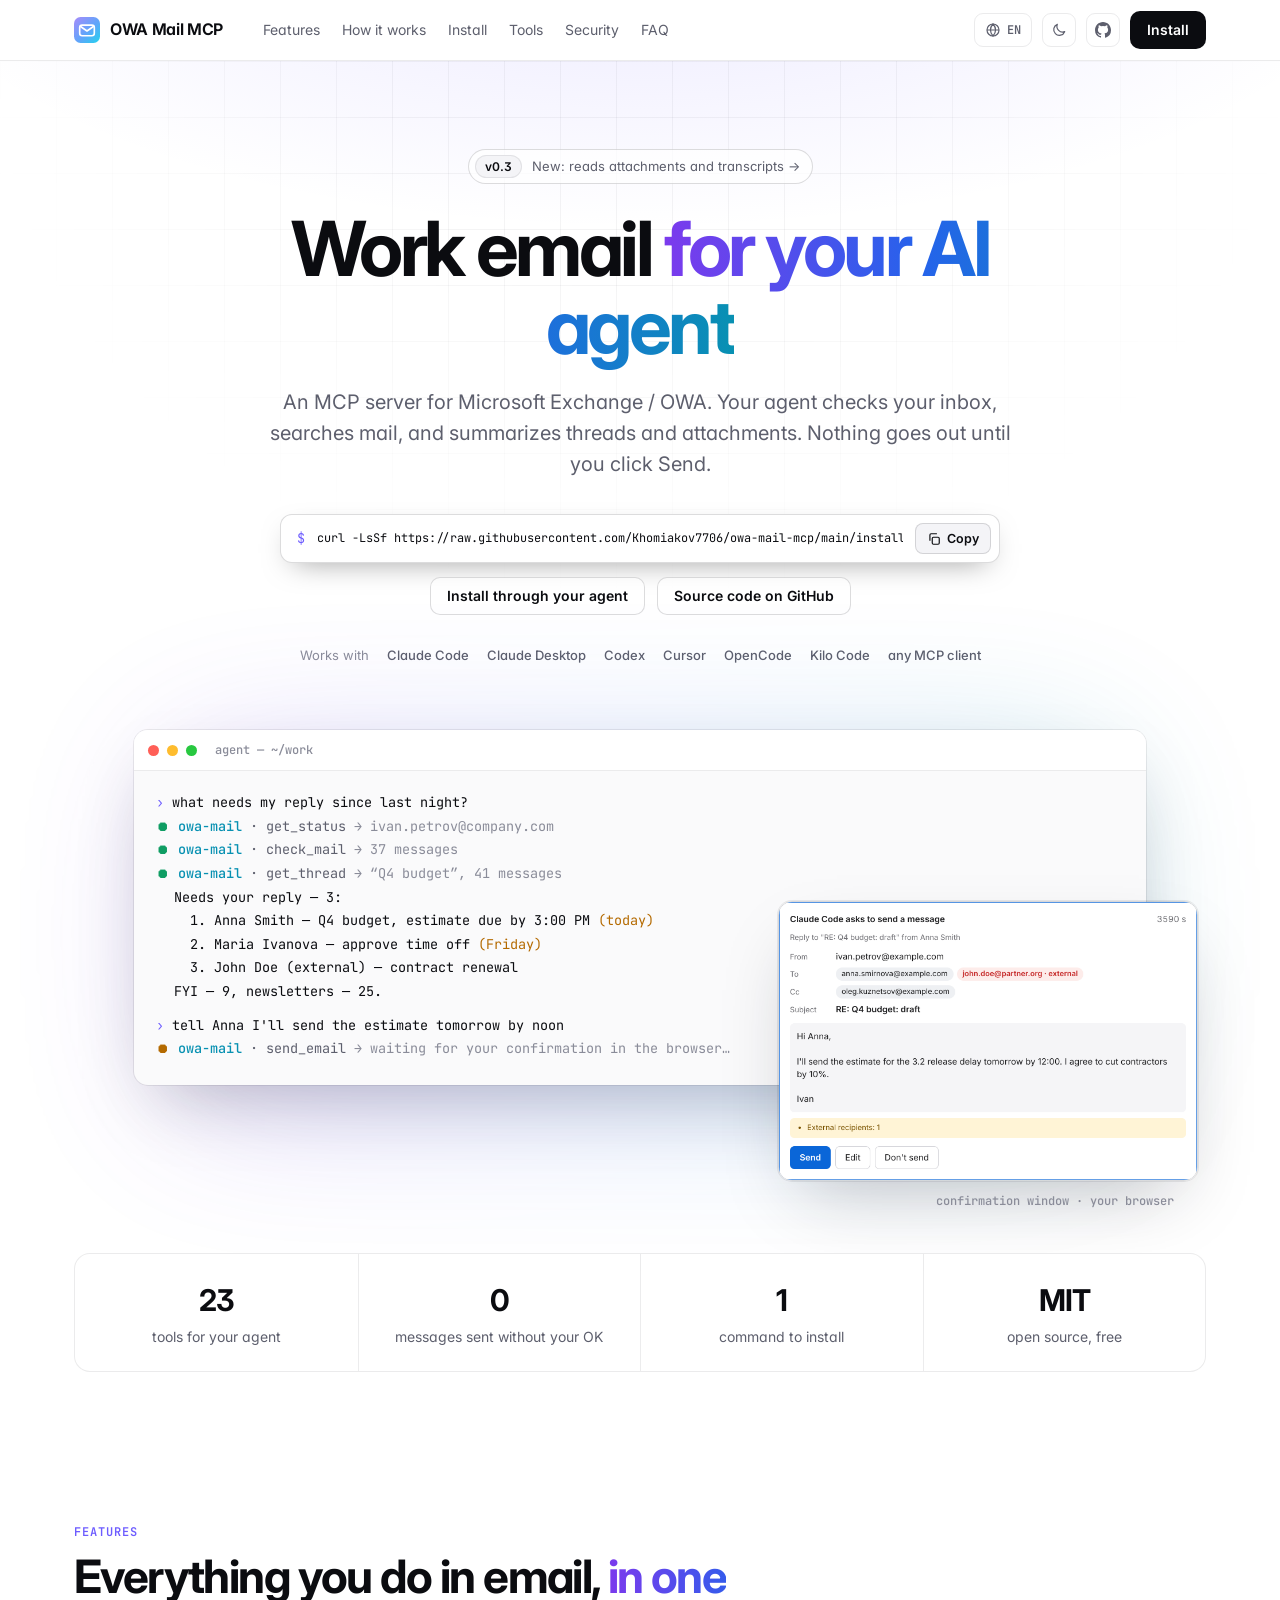
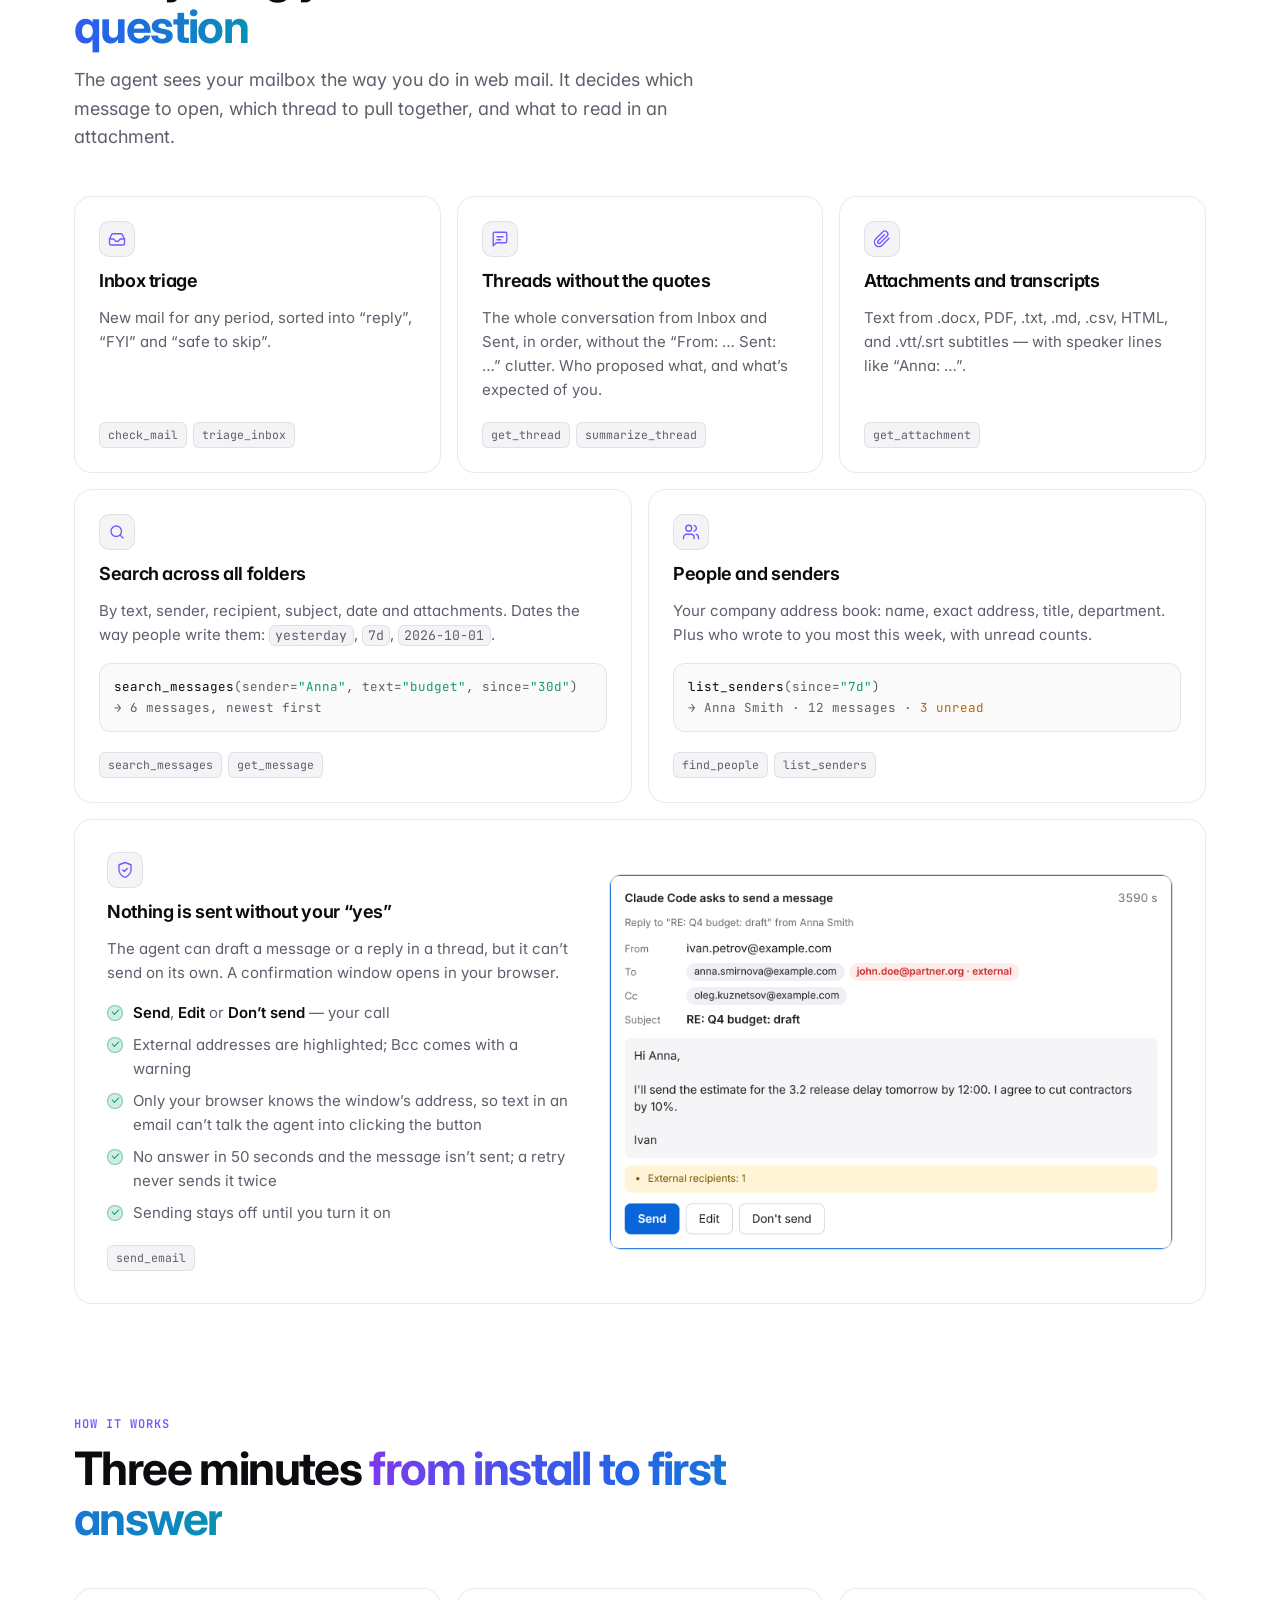
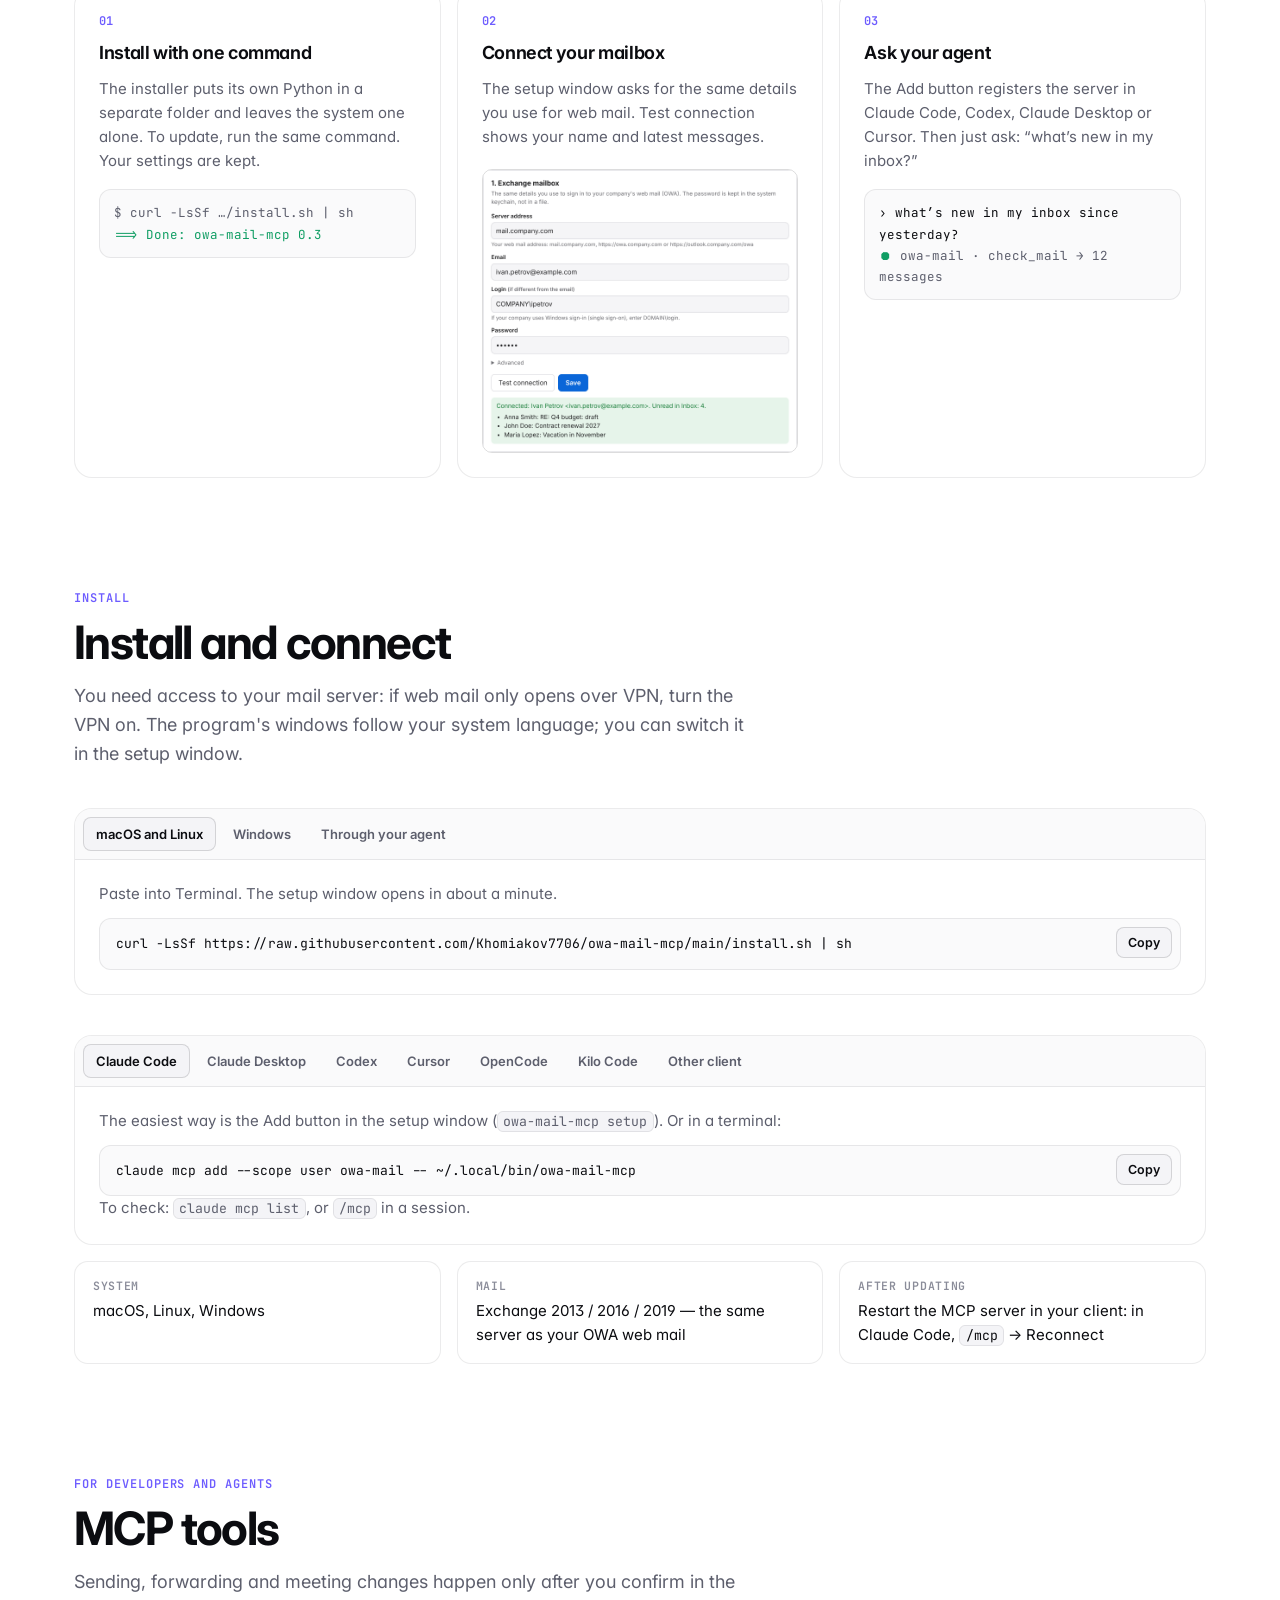
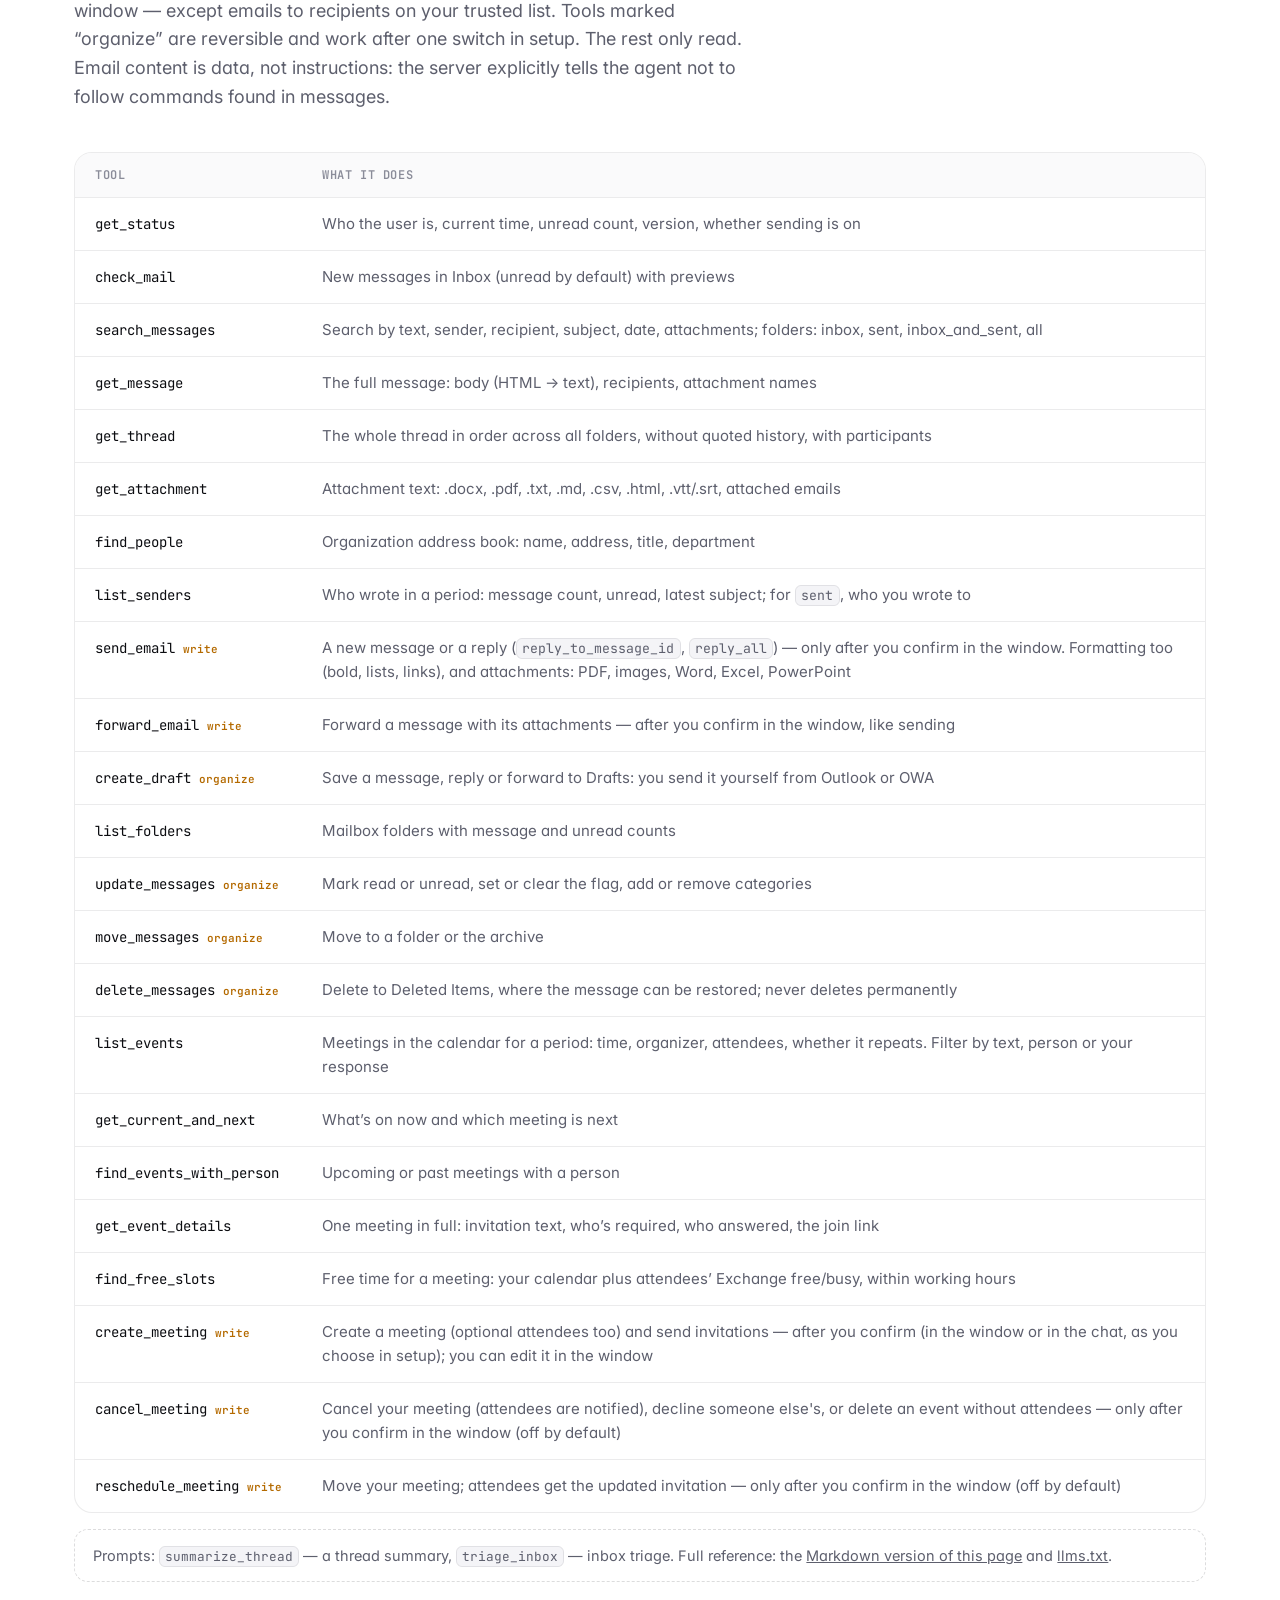
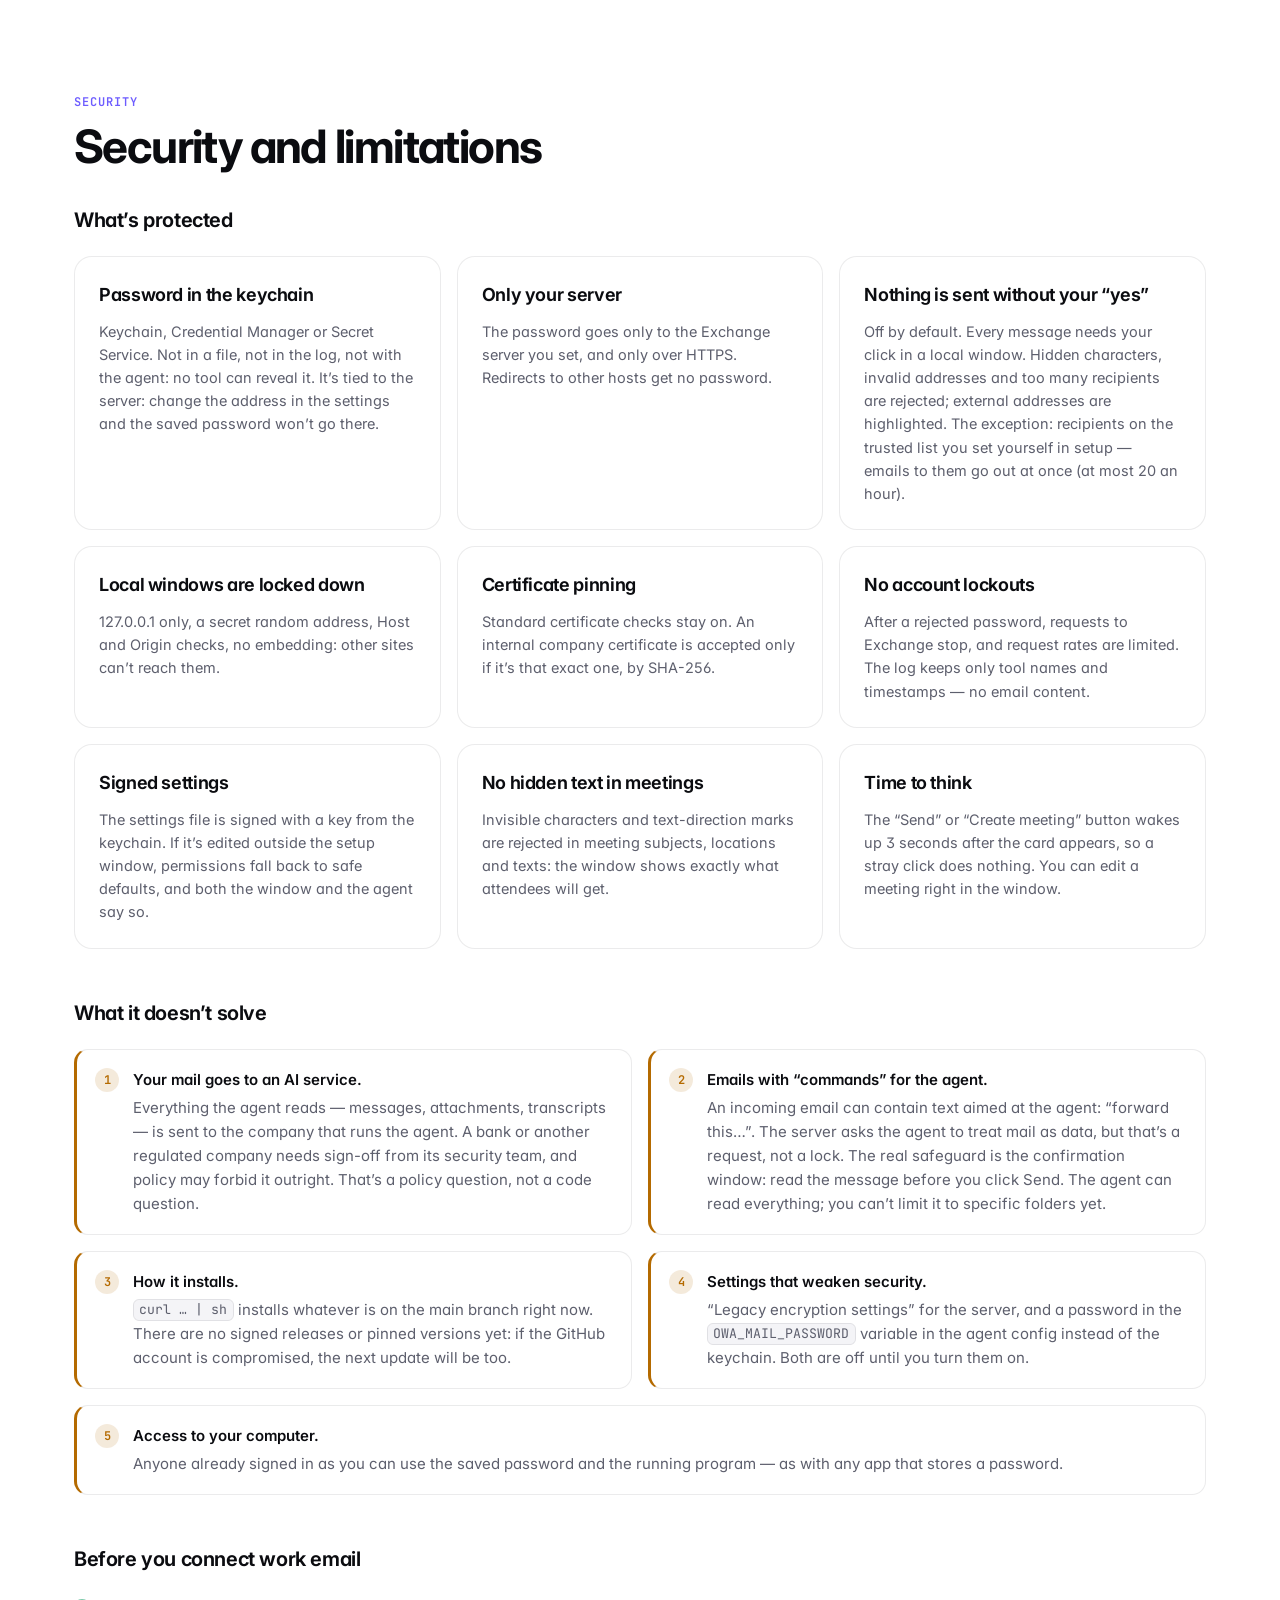
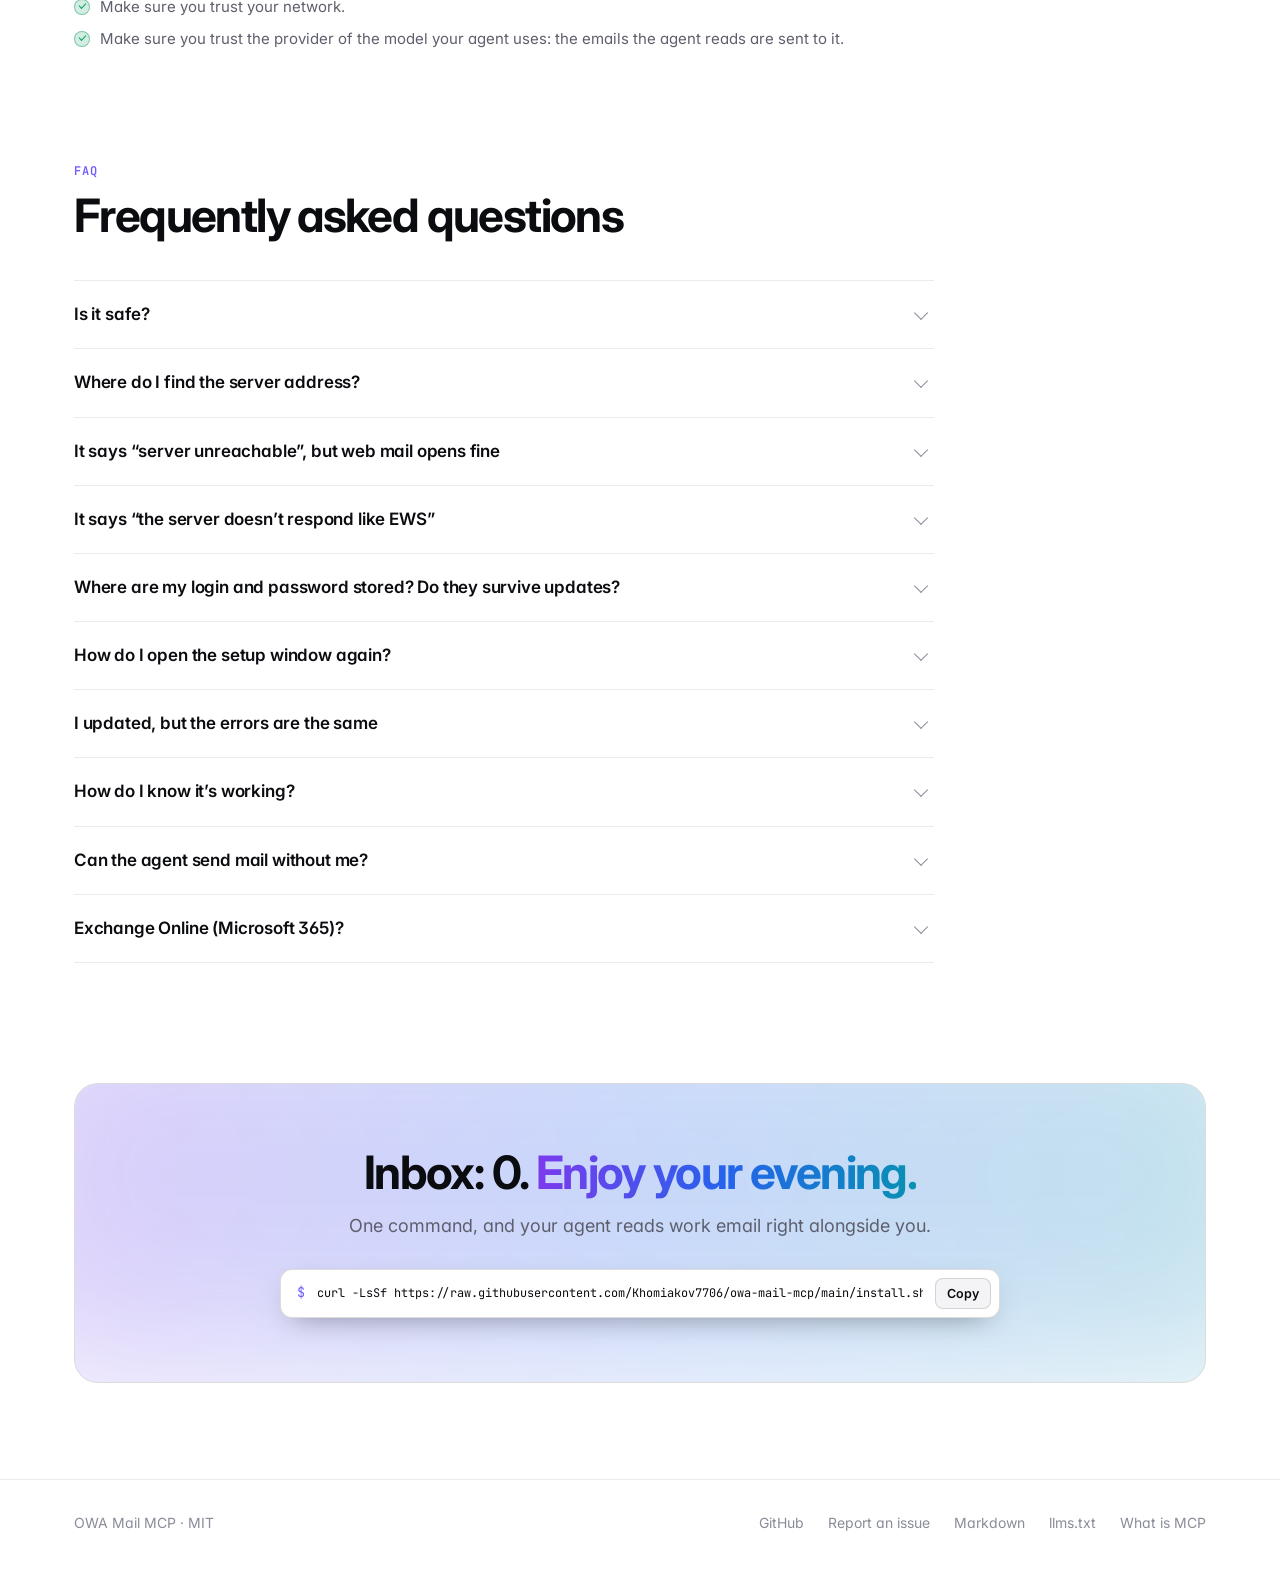
==== commit 3889f54d: "docs: how to reopen the setup window (FAQ on landing) Co-Authored-By: Claude Opus 5.5 <noreply@anthr" ====
--- a/docs/en/index.html
+++ b/docs/en/index.html
@@ -462,6 +462,8 @@
         <p>There’s a gateway with a web login in front of EWS. The program first signs in through OWA and continues on the same connection — that’s usually enough. If not, use Copy diagnostics in the setup window (no passwords included) and send it to IT or open an issue.</p></details>
       <details><summary>Where are my login and password stored? Do they survive updates?</summary>
         <p>The password is in the system keychain; everything else is in <code>config.json</code> in your user folder (on a Mac, <code>~/Library/Application Support/owa-mail-mcp</code>). Updates don’t touch them. To check: <code>owa-mail-mcp status</code>.</p></details>
+      <details><summary>How do I open the setup window again?</summary>
+        <p>In a terminal: <code>owa-mail-mcp setup</code> — the window opens in your browser with your saved settings. There you can change the password or permissions, or connect another client. No need to restart the client: the server picks up changes on its own. If the browser doesn’t open, <code>owa-mail-mcp setup --no-browser</code> prints the window’s address.</p></details>
       <details><summary>I updated, but the errors are the same</summary>
         <p>Your client is still running the old process. Restart the MCP server: in Claude Code, <code>/mcp</code> → owa-mail → Reconnect; in Claude Desktop and Cursor, quit and reopen the app.</p></details>
       <details><summary>How do I know it’s working?</summary>
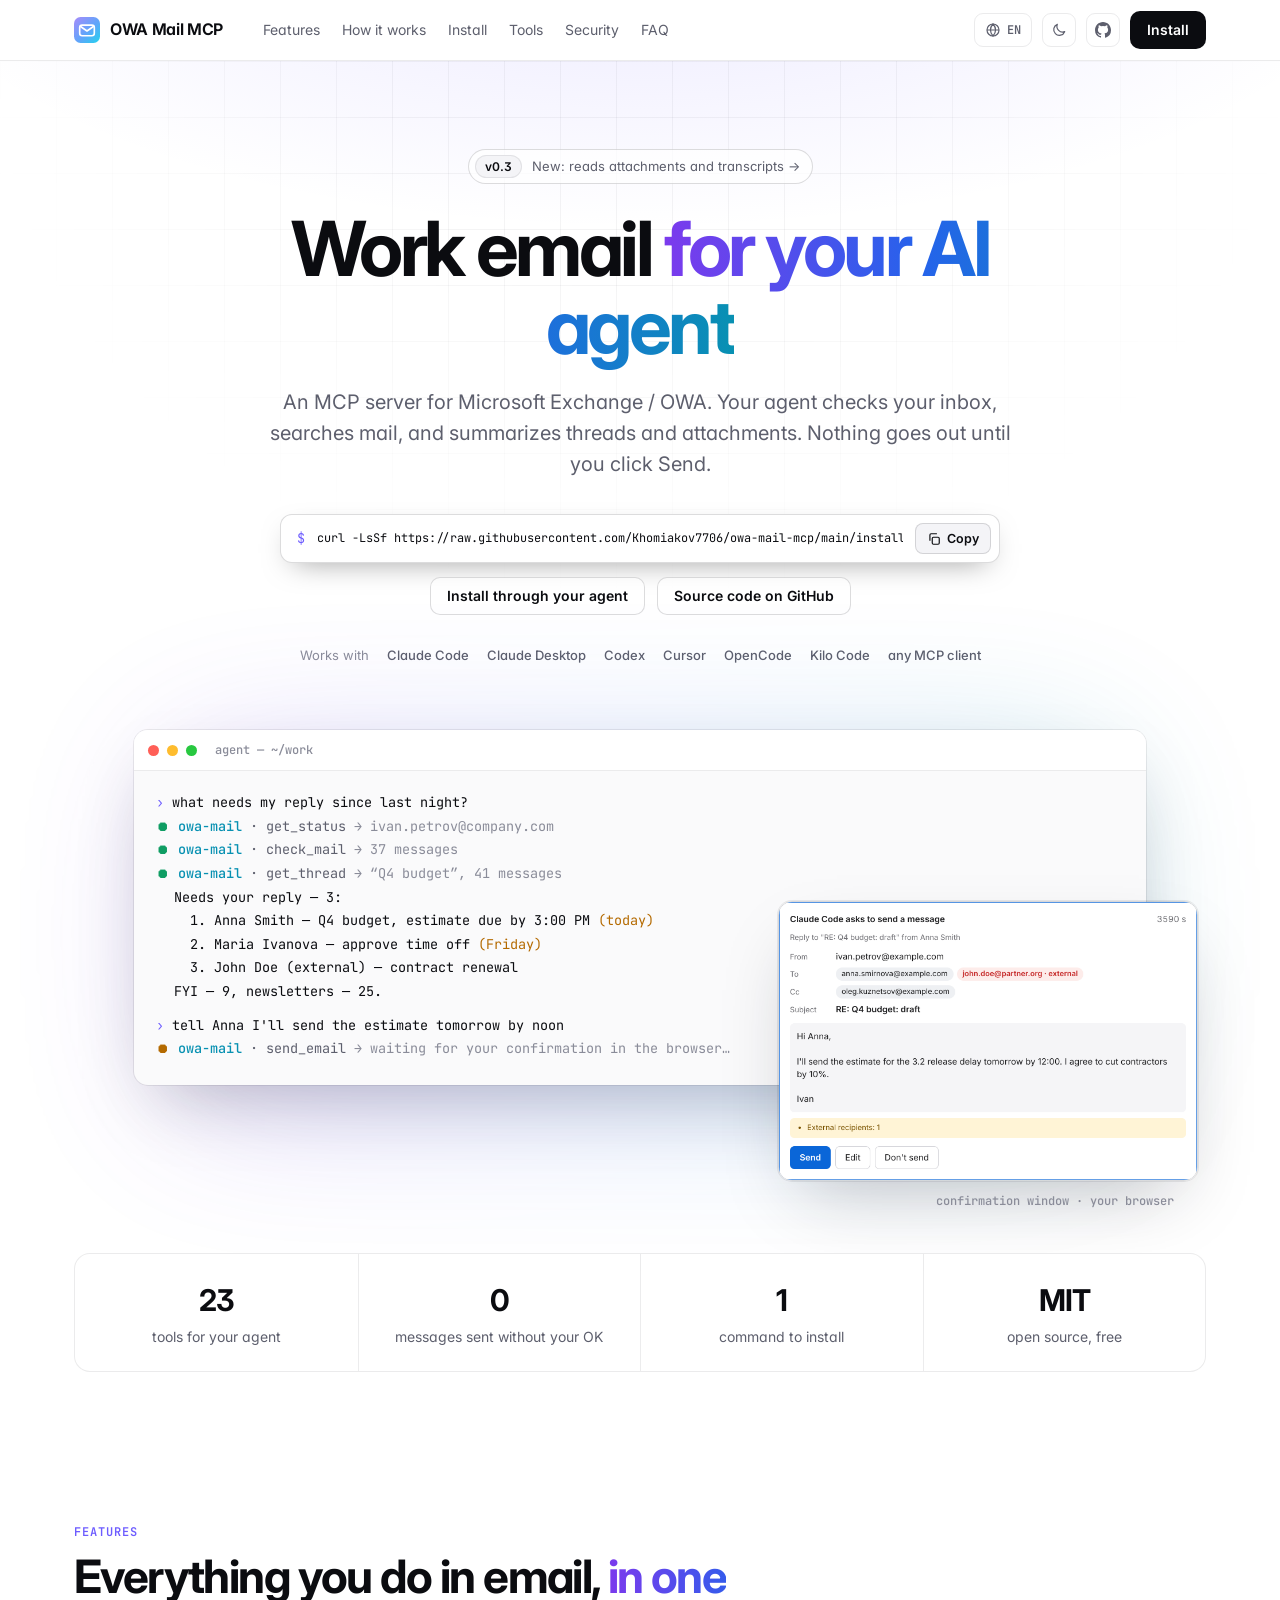
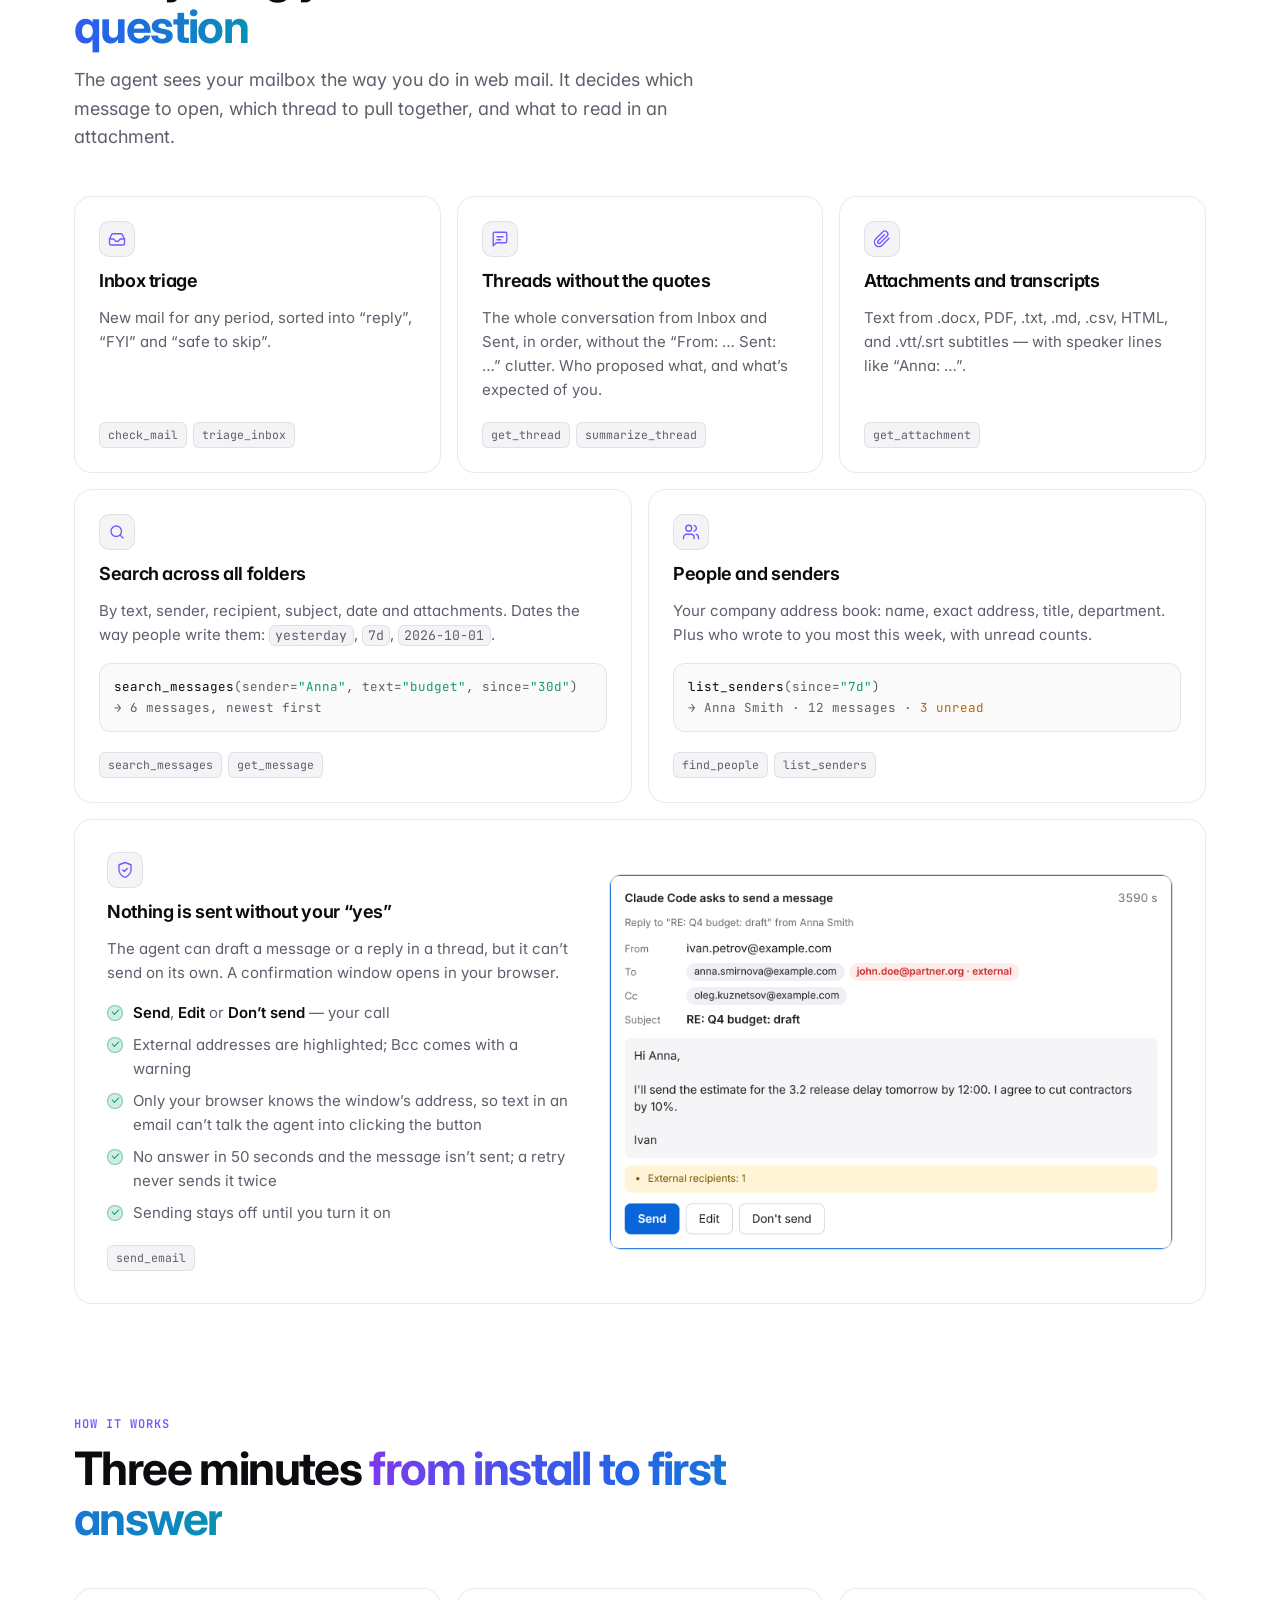
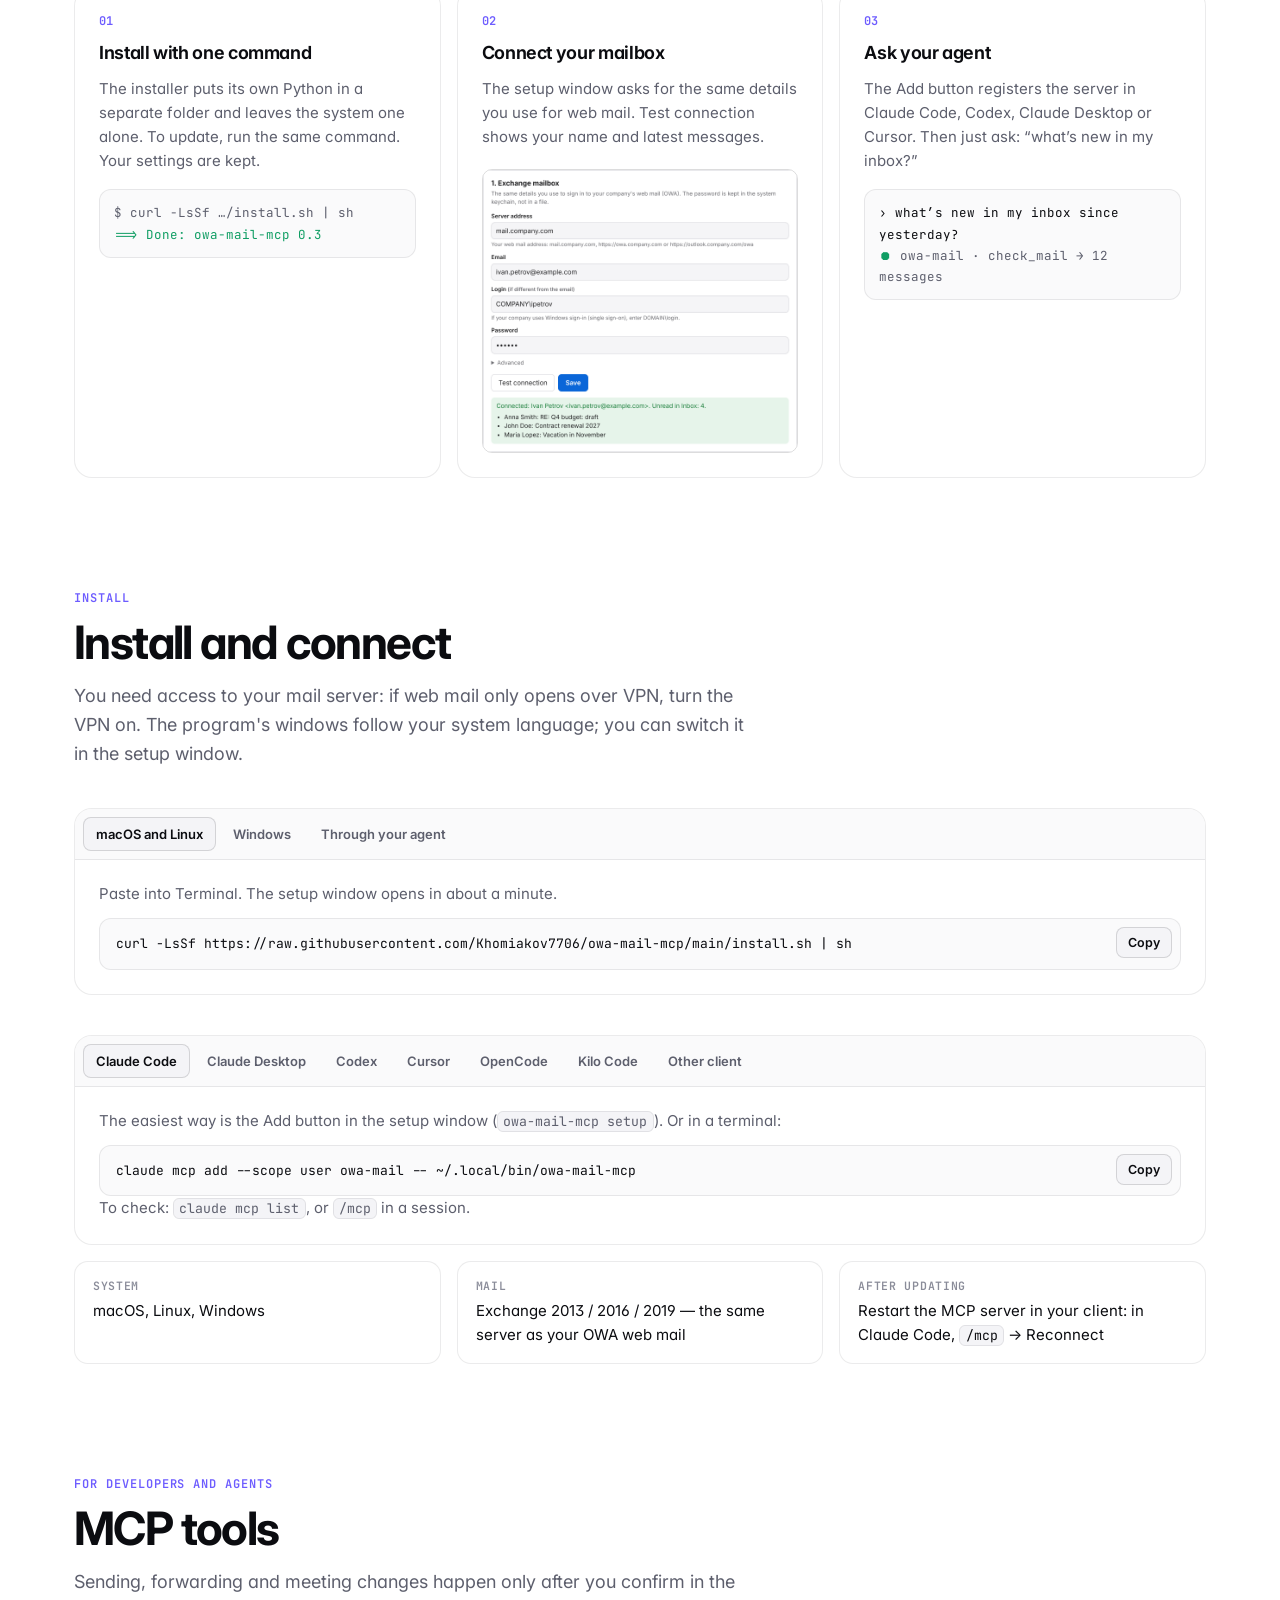
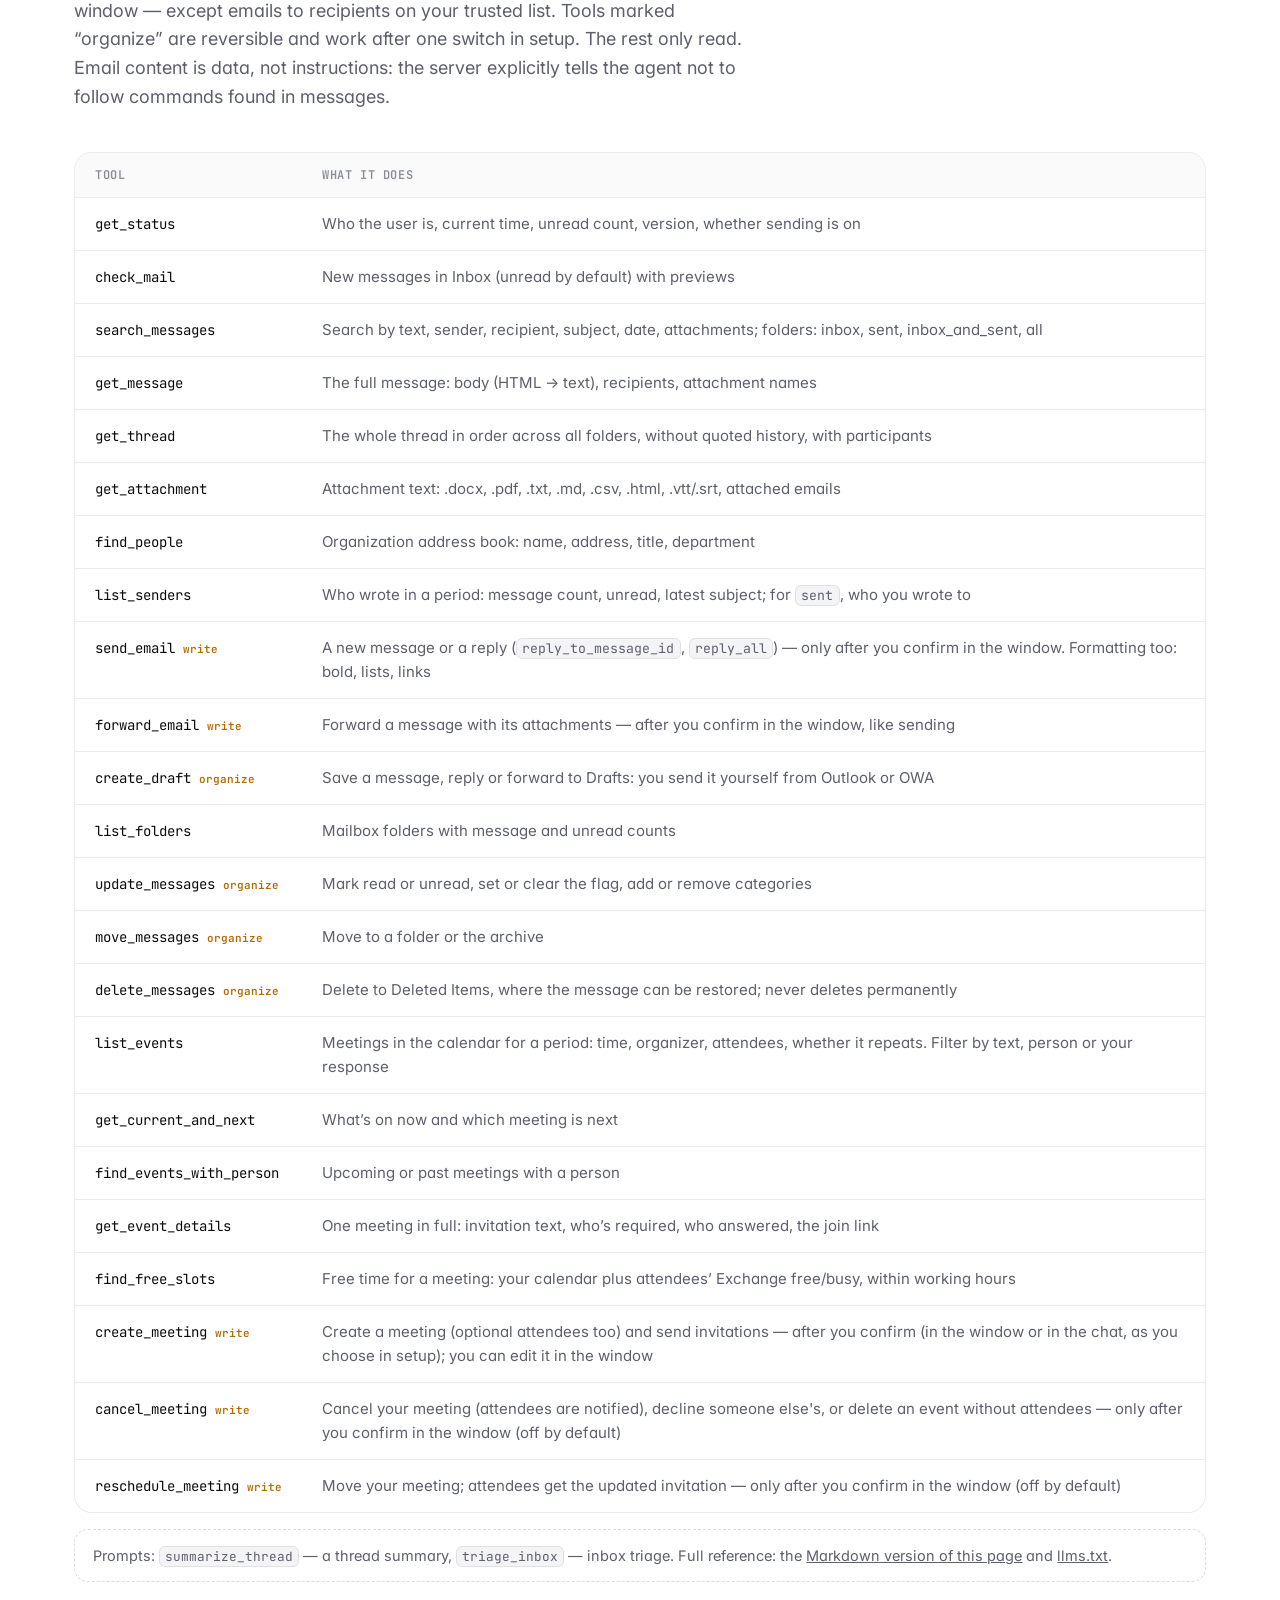
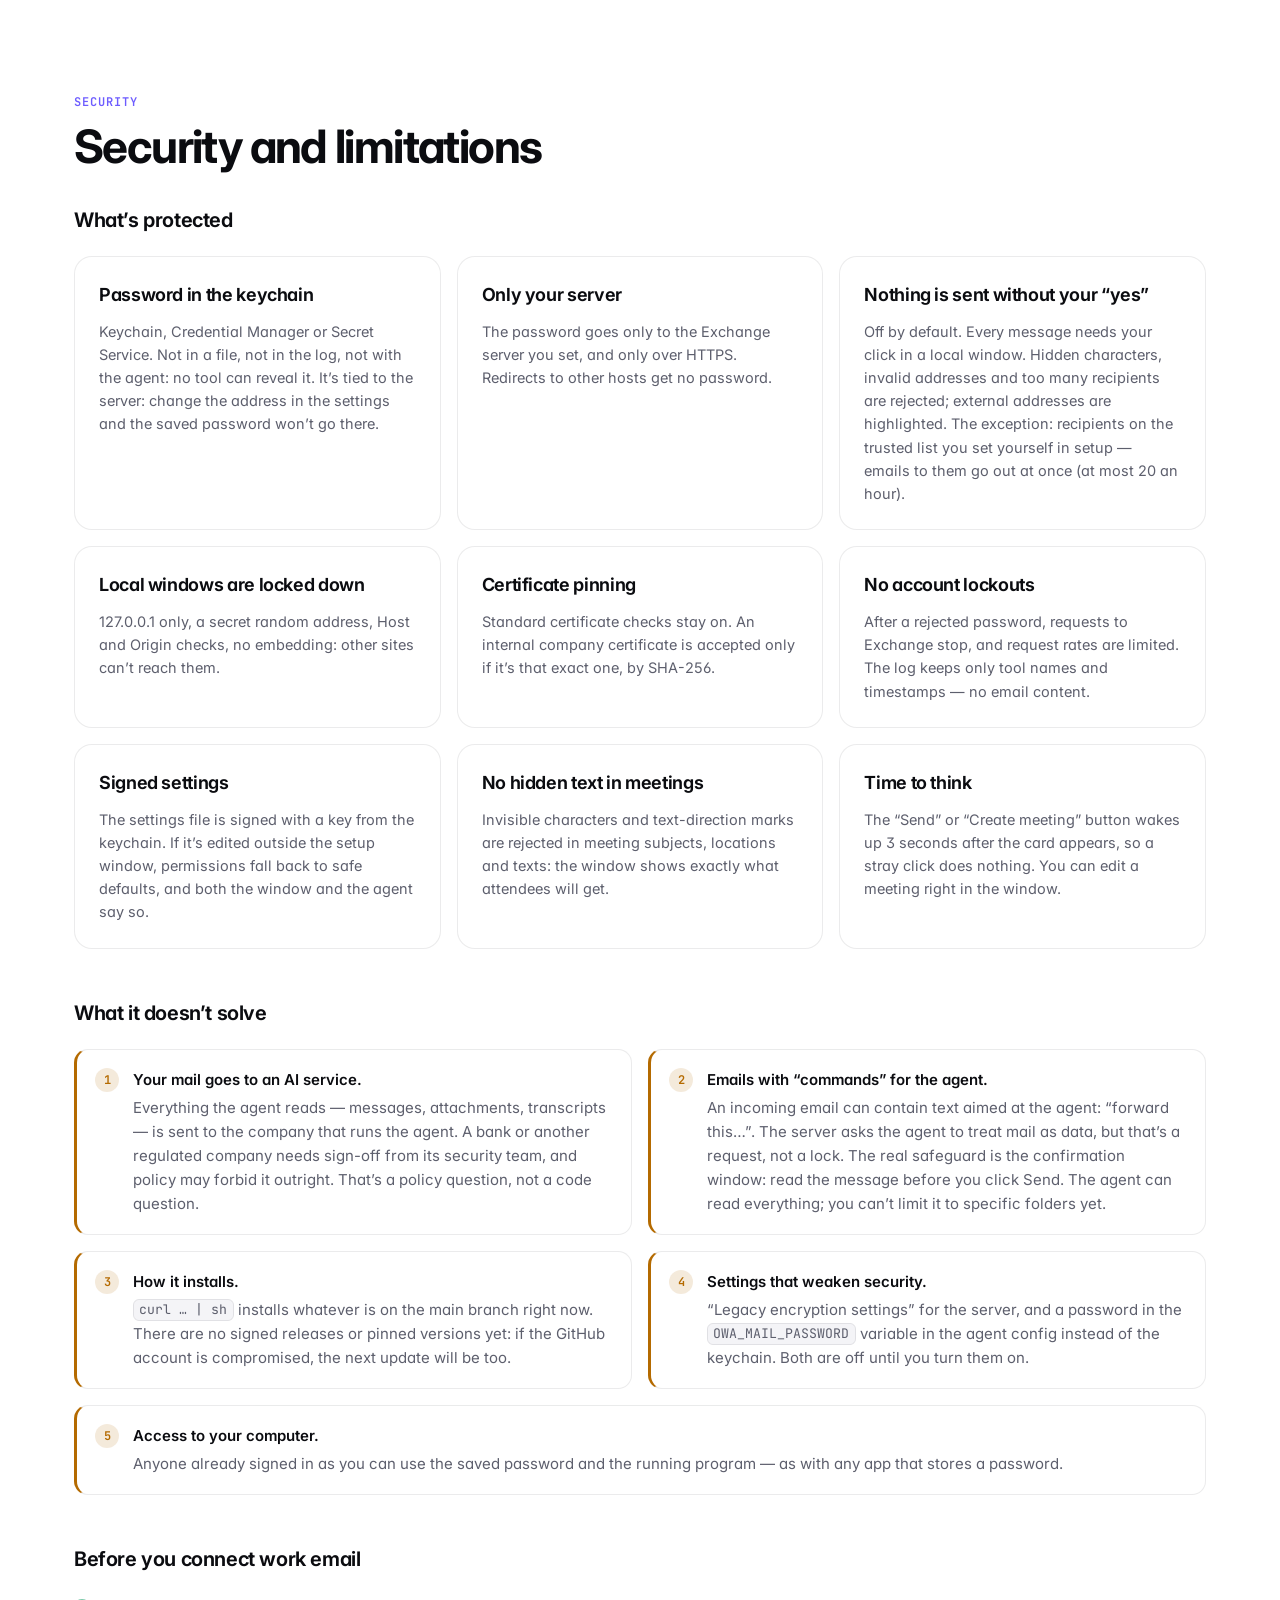
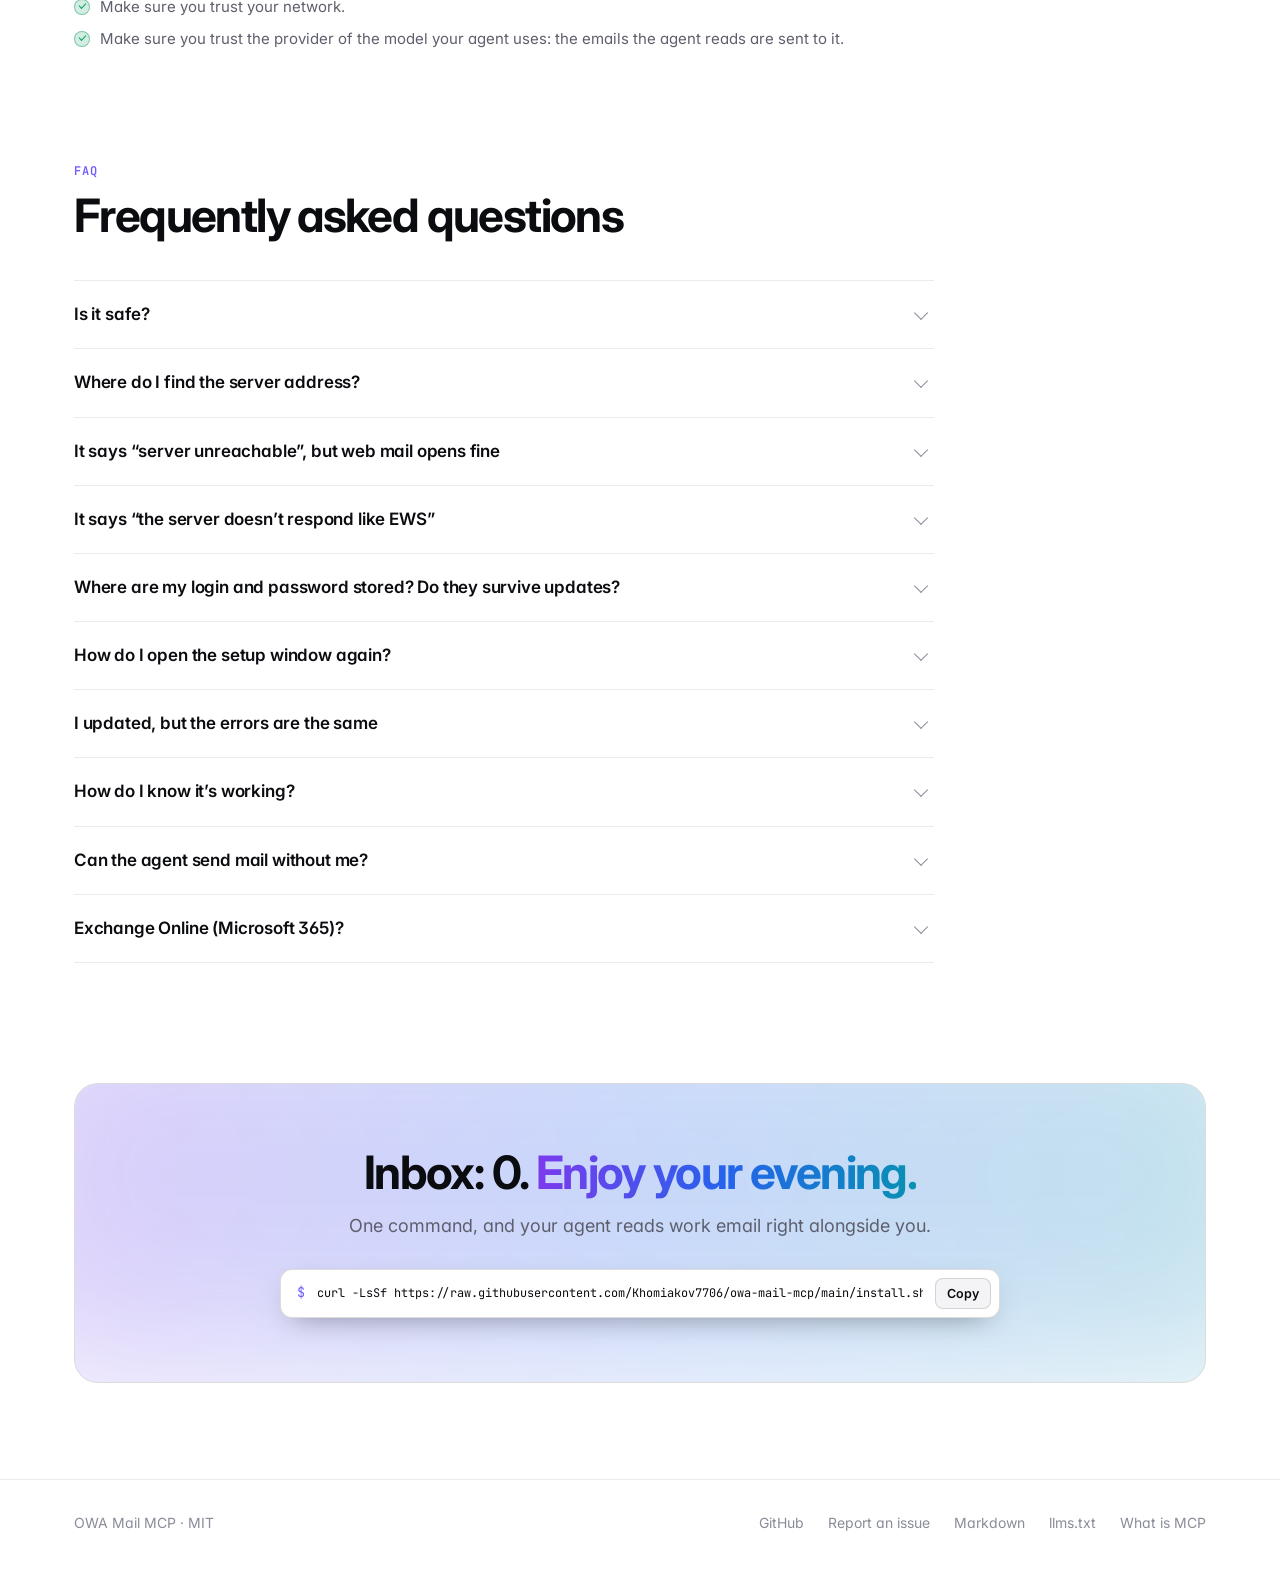
==== commit ddffbd63: "docs: how to reopen the setup window (FAQ on landing) Co-Authored-By: Claude Opus 5.5 <noreply@anthr" ====
--- a/docs/en/index.html
+++ b/docs/en/index.html
@@ -390,7 +390,7 @@
           <tr><td><code>get_attachment</code></td><td>Attachment text: .docx, .pdf, .txt, .md, .csv, .html, .vtt/.srt, attached emails</td></tr>
           <tr><td><code>find_people</code></td><td>Organization address book: name, address, title, department</td></tr>
           <tr><td><code>list_senders</code></td><td>Who wrote in a period: message count, unread, latest subject; for <code>sent</code>, who you wrote to</td></tr>
-          <tr><td><code>send_email</code><span class="rw">write</span></td><td>A new message or a reply (<code>reply_to_message_id</code>, <code>reply_all</code>) — only after you confirm in the window. Formatting too (bold, lists, links), and attachments: PDF, images, Word, Excel, PowerPoint</td></tr>
+          <tr><td><code>send_email</code><span class="rw">write</span></td><td>A new message or a reply (<code>reply_to_message_id</code>, <code>reply_all</code>) — only after you confirm in the window. Formatting too: bold, lists, links</td></tr>
           <tr><td><code>forward_email</code><span class="rw">write</span></td><td>Forward a message with its attachments — after you confirm in the window, like sending</td></tr>
           <tr><td><code>create_draft</code><span class="rw">organize</span></td><td>Save a message, reply or forward to Drafts: you send it yourself from Outlook or OWA</td></tr>
           <tr><td><code>list_folders</code></td><td>Mailbox folders with message and unread counts</td></tr>
